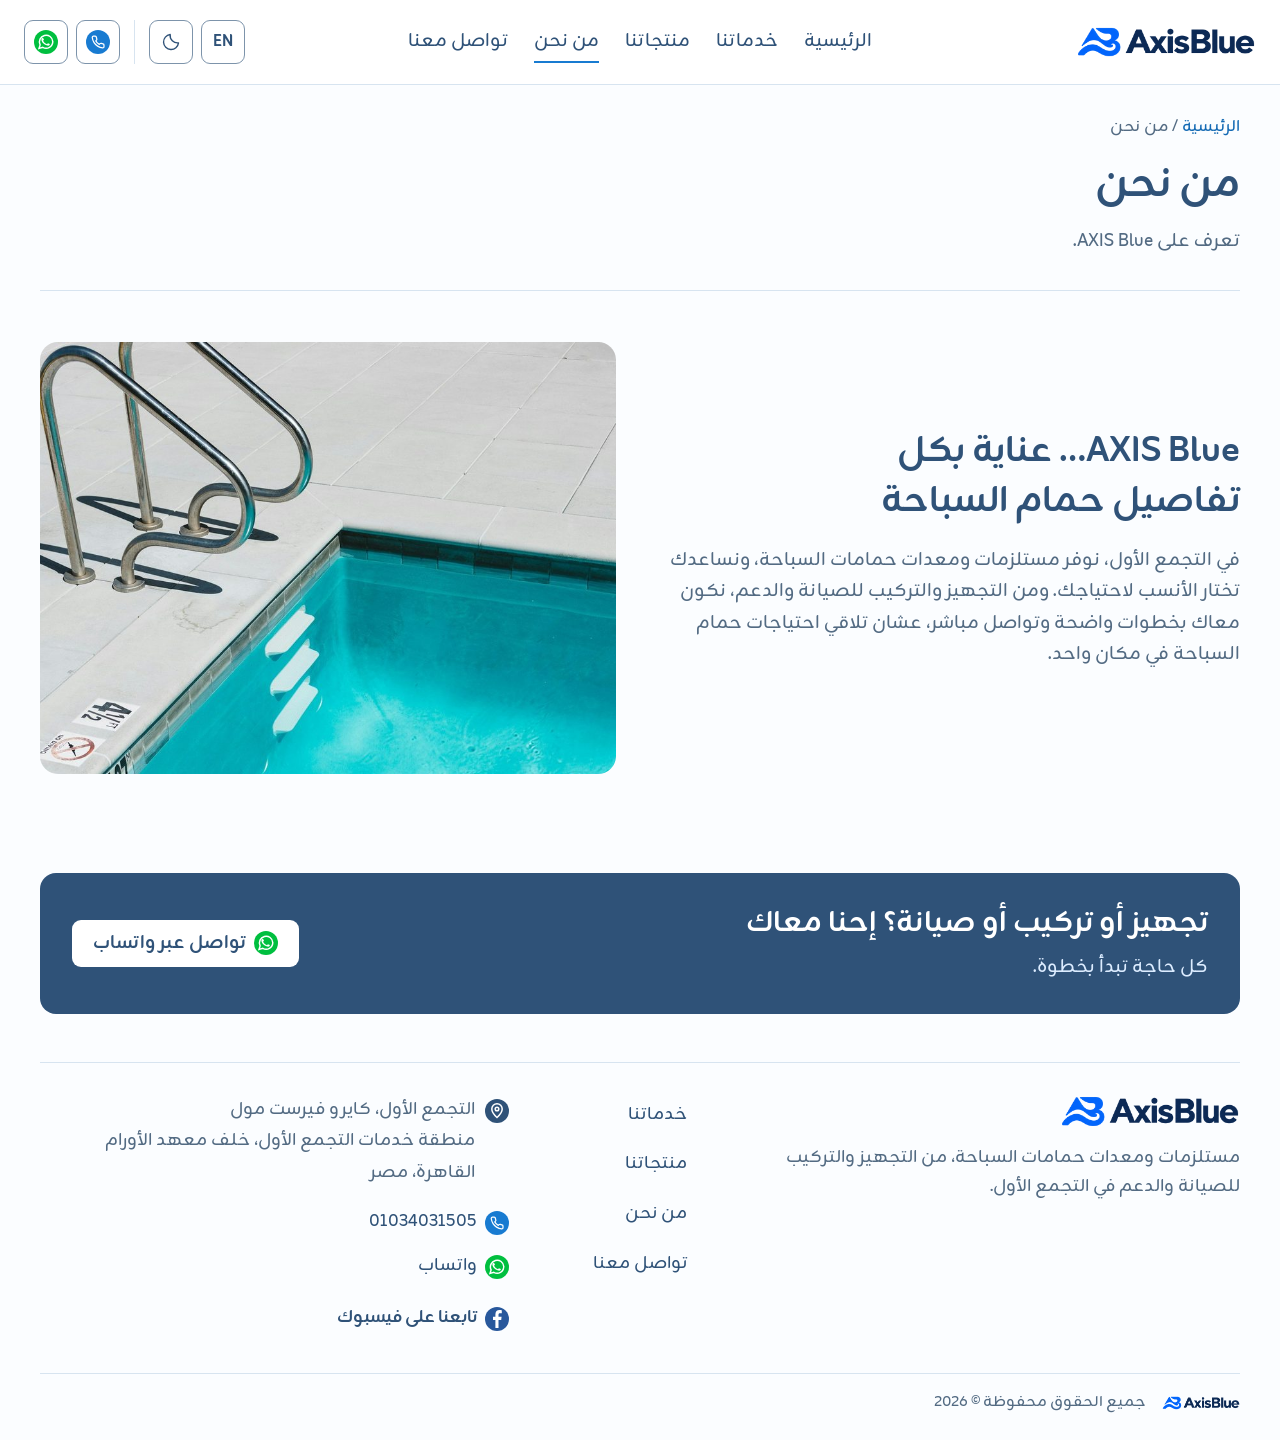
==== about.html @ 211f7b25 "update" ====
<!doctype html>
<html lang="ar" dir="rtl">
<head>
 <meta charset="utf-8"><meta name="viewport" content="width=device-width,initial-scale=1">
 <meta name="theme-color" content="#2F5278"><title>AXIS Blue | من نحن</title>
 <meta name="description" content="تعرف على AXIS Blue لمستلزمات ومعدات حمامات السباحة في التجمع الأول، وخدمات التجهيز والتركيب والصيانة والدعم.">
 <link rel="canonical" href="https://axisblue.vercel.app/about.html">
 <meta property="og:title" content="AXIS Blue | من نحن"><meta property="og:description" content="تعرف على AXIS Blue لمستلزمات ومعدات حمامات السباحة في التجمع الأول، وخدمات التجهيز والتركيب والصيانة والدعم."><meta property="og:type" content="website"><meta property="og:site_name" content="AXIS Blue"><meta property="og:locale" content="ar_EG"><meta property="og:locale:alternate" content="en_GB"><meta property="og:url" content="https://axisblue.vercel.app/about.html"><meta property="og:image" content="https://axisblue.vercel.app/assets/og-axis-blue.png"><meta property="og:image:secure_url" content="https://axisblue.vercel.app/assets/og-axis-blue.png"><meta property="og:image:type" content="image/png"><meta property="og:image:width" content="1200"><meta property="og:image:height" content="630"><meta property="og:image:alt" content="AXIS Blue — تجهيز وتركيب وصيانة ودعم حمامات السباحة">
 <meta name="twitter:card" content="summary_large_image"><meta name="twitter:title" content="AXIS Blue | من نحن"><meta name="twitter:description" content="تعرف على AXIS Blue لمستلزمات ومعدات حمامات السباحة في التجمع الأول، وخدمات التجهيز والتركيب والصيانة والدعم."><meta name="twitter:image" content="https://axisblue.vercel.app/assets/og-axis-blue.png"><meta name="twitter:image:alt" content="AXIS Blue — تجهيز وتركيب وصيانة ودعم حمامات السباحة">
 <link rel="alternate" hreflang="ar" href="https://axisblue.vercel.app/about.html"><link rel="alternate" hreflang="en" href="https://axisblue.vercel.app/en-about.html"><link rel="alternate" hreflang="x-default" href="https://axisblue.vercel.app/about.html"><link rel="icon" href="assets/favicon.png" type="image/png"><link rel="preload" href="assets/fonts/Zain-Regular.ttf" as="font" type="font/ttf" crossorigin><link rel="stylesheet" href="styles.css">
 <script src="preferences.js"></script><script src="script.js" defer></script>
</head>
<body>
 <a class="skip-link" href="#main">انتقل إلى المحتوى</a>
 <header class="site-header"><div class="container header-inner">
  <a class="brand" href="index.html" aria-label="AXIS Blue — الرئيسية"><picture><img class="logo-light" src="assets/logo-web.png" alt="شعار AXIS Blue لمستلزمات حمامات السباحة" width="1204" height="220"><img class="logo-dark" src="assets/logo-dark-web.png" alt="شعار AXIS Blue لمستلزمات حمامات السباحة" width="1204" height="220"></picture></a>
  <button class="menu-toggle" type="button" aria-label="القائمة" aria-controls="navigation" aria-expanded="false"><svg class="icon-menu" viewBox="0 0 24 24" fill="none" stroke="currentColor" stroke-width="1.65" stroke-linecap="round" stroke-linejoin="round" aria-hidden="true"><path d="M4 6h16M4 12h16M4 18h16"/></svg></button>
  <nav id="navigation" aria-label="التنقل الرئيسي"><a href="index.html" >الرئيسية</a><a href="services.html" >خدماتنا</a><a href="products.html" >منتجاتنا</a><a href="about.html" aria-current="page">من نحن</a><a href="contact.html" >تواصل معنا</a><div class="nav-contact"><div class="contact-links"><a href="tel:+201034031505"><svg class="contact-icon icon-phone" viewBox="0 0 24 24" aria-hidden="true" focusable="false"><circle cx="12" cy="12" r="12" fill="#187bd1"/><g transform="translate(5 5) scale(.59)" fill="none" stroke="#fff" stroke-width="2.1" stroke-linecap="round" stroke-linejoin="round"><path d="M22 16.92v3a2 2 0 0 1-2.18 2 19.79 19.79 0 0 1-8.63-3.07 19.5 19.5 0 0 1-6-6A19.79 19.79 0 0 1 2.12 4.2 2 2 0 0 1 4.11 2h3a2 2 0 0 1 2 1.72c.12.96.36 1.9.7 2.8a2 2 0 0 1-.45 2.11L8.09 9.9a16 16 0 0 0 6 6l1.27-1.27a2 2 0 0 1 2.11-.45c.9.34 1.84.58 2.8.7A2 2 0 0 1 22 16.92Z"/></g></svg><bdi>01034031505</bdi></a><a class="whatsapp" href="https://wa.me/201034031505?text=%D9%85%D8%B1%D8%AD%D8%A8%D8%A7%D9%8B%20AXIS%20Blue%D8%8C%20%D8%A3%D9%88%D8%AF%20%D8%A7%D9%84%D8%A7%D8%B3%D8%AA%D9%81%D8%B3%D8%A7%D8%B1%20%D8%B9%D9%86%20%D8%A7%D9%84%D9%85%D9%86%D8%AA%D8%AC%D8%A7%D8%AA%20%D9%88%D8%A7%D9%84%D8%AE%D8%AF%D9%85%D8%A7%D8%AA." target="_blank" rel="noopener noreferrer"><svg class="contact-icon icon-whatsapp" viewBox="0 0 24 24" aria-hidden="true" focusable="false"><circle cx="12" cy="12" r="12" fill="#00bf3f"/><path d="M18.8 11.6a6.7 6.7 0 0 1-10 5.8L5 18.5l1.1-3.6a6.7 6.7 0 1 1 12.7-3.3Z" fill="none" stroke="#fff" stroke-width="1.45"/><path d="m9 7.8 1 2-1 1a6.7 6.7 0 0 0 4 3.4l.9-1 2 .9c-.3 1.4-1.2 1.9-2.7 1.5-3.5-1-5.8-3.5-5.8-6 0-.9.6-1.6 1.6-1.8Z" fill="#fff"/></svg><span>واتساب</span></a></div></div></nav>
  <div class="header-tools" dir="ltr"><div class="header-contact"><a class="icon-button whatsapp" href="https://wa.me/201034031505?text=%D9%85%D8%B1%D8%AD%D8%A8%D8%A7%D9%8B%20AXIS%20Blue%D8%8C%20%D8%A3%D9%88%D8%AF%20%D8%A7%D9%84%D8%A7%D8%B3%D8%AA%D9%81%D8%B3%D8%A7%D8%B1%20%D8%B9%D9%86%20%D8%A7%D9%84%D9%85%D9%86%D8%AA%D8%AC%D8%A7%D8%AA%20%D9%88%D8%A7%D9%84%D8%AE%D8%AF%D9%85%D8%A7%D8%AA." target="_blank" rel="noopener noreferrer" aria-label="تواصل عبر واتساب"><svg class="contact-icon icon-whatsapp" viewBox="0 0 24 24" aria-hidden="true" focusable="false"><circle cx="12" cy="12" r="12" fill="#00bf3f"/><path d="M18.8 11.6a6.7 6.7 0 0 1-10 5.8L5 18.5l1.1-3.6a6.7 6.7 0 1 1 12.7-3.3Z" fill="none" stroke="#fff" stroke-width="1.45"/><path d="m9 7.8 1 2-1 1a6.7 6.7 0 0 0 4 3.4l.9-1 2 .9c-.3 1.4-1.2 1.9-2.7 1.5-3.5-1-5.8-3.5-5.8-6 0-.9.6-1.6 1.6-1.8Z" fill="#fff"/></svg></a><a class="icon-button" href="tel:+201034031505" aria-label="اتصل بنا"><svg class="contact-icon icon-phone" viewBox="0 0 24 24" aria-hidden="true" focusable="false"><circle cx="12" cy="12" r="12" fill="#187bd1"/><g transform="translate(5 5) scale(.59)" fill="none" stroke="#fff" stroke-width="2.1" stroke-linecap="round" stroke-linejoin="round"><path d="M22 16.92v3a2 2 0 0 1-2.18 2 19.79 19.79 0 0 1-8.63-3.07 19.5 19.5 0 0 1-6-6A19.79 19.79 0 0 1 2.12 4.2 2 2 0 0 1 4.11 2h3a2 2 0 0 1 2 1.72c.12.96.36 1.9.7 2.8a2 2 0 0 1-.45 2.11L8.09 9.9a16 16 0 0 0 6 6l1.27-1.27a2 2 0 0 1 2.11-.45c.9.34 1.84.58 2.8.7A2 2 0 0 1 22 16.92Z"/></g></svg></a></div><div class="preferences"><button class="preference-button theme-toggle" aria-label="تفعيل الوضع الداكن" data-dark-label="تفعيل الوضع الداكن" data-light-label="تفعيل الوضع الفاتح" type="button"><span class="theme-to-light"><svg class="icon-sun" viewBox="0 0 24 24" fill="none" stroke="currentColor" stroke-width="1.65" stroke-linecap="round" stroke-linejoin="round" aria-hidden="true"><circle cx="12" cy="12" r="4"/><path d="M12 1v2m0 18v2M1 12h2m18 0h2M4 4l2 2m12 12 2 2M4 20l2-2M18 6l2-2"/></svg></span><span class="theme-to-dark"><svg class="icon-moon" viewBox="0 0 24 24" fill="none" stroke="currentColor" stroke-width="1.65" stroke-linecap="round" stroke-linejoin="round" aria-hidden="true"><path d="M21 13A9 9 0 0 1 11 3 9 9 0 1 0 21 13Z"/></svg></span></button><button class="preference-button language-toggle" aria-label="Switch to English" title="Switch to English" data-alternate="en-about.html" type="button"><span lang="en">EN</span></button></div></div>
 </div></header>
 <main id="main"><section class="page-intro container"><p class="breadcrumb"><a href="index.html">الرئيسية</a> / من نحن</p><h1>من نحن</h1><p>تعرف على AXIS Blue.</p></section><section class="container about-layout section"><div><h2>AXIS Blue… عناية بكل تفاصيل حمام السباحة</h2><p>في التجمع الأول، نوفر مستلزمات ومعدات حمامات السباحة، ونساعدك تختار الأنسب لاحتياجك. ومن التجهيز والتركيب للصيانة والدعم، نكون معاك بخطوات واضحة وتواصل مباشر، عشان تلاقي احتياجات حمام السباحة في مكان واحد.</p></div><figure class="about-image"><img src="assets/pool-wide.jpg" srcset="assets/pool-wide-1100.jpg 1100w, assets/pool-wide.jpg 1800w" sizes="(max-width: 800px) 100vw, 50vw" alt="سلم من الاستانلس بجانب مياه حمام سباحة صافية في ضوء النهار" width="1800" height="1100" loading="lazy"></figure></section><section id="contact" class="contact-band container"><div><h2>تجهيز أو تركيب أو صيانة؟ إحنا معاك</h2><p>كل حاجة تبدأ بخطوة.</p></div><a class="button whatsapp light" href="https://wa.me/201034031505?text=%D9%85%D8%B1%D8%AD%D8%A8%D8%A7%D9%8B%20AXIS%20Blue%D8%8C%20%D8%A3%D9%88%D8%AF%20%D8%A7%D9%84%D8%A7%D8%B3%D8%AA%D9%81%D8%B3%D8%A7%D8%B1%20%D8%B9%D9%86%20%D8%AA%D8%AC%D9%87%D9%8A%D8%B2%20%D9%88%D8%AA%D8%B1%D9%83%D9%8A%D8%A8%20%D9%88%D8%B5%D9%8A%D8%A7%D9%86%D8%A9%20%D9%85%D8%B9%D8%AF%D8%A7%D8%AA%20%D8%AD%D9%85%D8%A7%D9%85%D8%A7%D8%AA%20%D8%A7%D9%84%D8%B3%D8%A8%D8%A7%D8%AD%D8%A9." target="_blank" rel="noopener noreferrer"><svg class="contact-icon icon-whatsapp" viewBox="0 0 24 24" aria-hidden="true" focusable="false"><circle cx="12" cy="12" r="12" fill="#00bf3f"/><path d="M18.8 11.6a6.7 6.7 0 0 1-10 5.8L5 18.5l1.1-3.6a6.7 6.7 0 1 1 12.7-3.3Z" fill="none" stroke="#fff" stroke-width="1.45"/><path d="m9 7.8 1 2-1 1a6.7 6.7 0 0 0 4 3.4l.9-1 2 .9c-.3 1.4-1.2 1.9-2.7 1.5-3.5-1-5.8-3.5-5.8-6 0-.9.6-1.6 1.6-1.8Z" fill="#fff"/></svg>تواصل عبر واتساب</a></section></main>
 <footer class="site-footer container"><div class="footer-identity"><a class="footer-brand" href="index.html"><picture><img class="logo-light" src="assets/logo-web.png" alt="شعار AXIS Blue لمستلزمات حمامات السباحة" width="1204" height="220"><img class="logo-dark" src="assets/logo-dark-web.png" alt="شعار AXIS Blue لمستلزمات حمامات السباحة" width="1204" height="220"></picture></a><p>مستلزمات ومعدات حمامات السباحة، من التجهيز والتركيب للصيانة والدعم في التجمع الأول.</p></div><nav aria-label="روابط الصفحات"><a href="services.html">خدماتنا</a><a href="products.html">منتجاتنا</a><a href="about.html">من نحن</a><a href="contact.html">تواصل معنا</a></nav><div class="footer-contact"><p class="footer-address"><svg class="contact-icon icon-location" viewBox="0 0 24 24" aria-hidden="true" focusable="false"><circle cx="12" cy="12" r="12" fill="#2f5278"/><path d="M17.2 10c0 3.7-5.2 8.5-5.2 8.5S6.8 13.7 6.8 10a5.2 5.2 0 1 1 10.4 0Z" fill="none" stroke="#fff" stroke-width="1.5"/><circle cx="12" cy="10" r="1.8" fill="none" stroke="#fff" stroke-width="1.5"/></svg><span>التجمع الأول، كايرو فيرست مول<br>منطقة خدمات التجمع الأول، خلف معهد الأورام<br>القاهرة، مصر</span></p><div class="contact-links"><a href="tel:+201034031505"><svg class="contact-icon icon-phone" viewBox="0 0 24 24" aria-hidden="true" focusable="false"><circle cx="12" cy="12" r="12" fill="#187bd1"/><g transform="translate(5 5) scale(.59)" fill="none" stroke="#fff" stroke-width="2.1" stroke-linecap="round" stroke-linejoin="round"><path d="M22 16.92v3a2 2 0 0 1-2.18 2 19.79 19.79 0 0 1-8.63-3.07 19.5 19.5 0 0 1-6-6A19.79 19.79 0 0 1 2.12 4.2 2 2 0 0 1 4.11 2h3a2 2 0 0 1 2 1.72c.12.96.36 1.9.7 2.8a2 2 0 0 1-.45 2.11L8.09 9.9a16 16 0 0 0 6 6l1.27-1.27a2 2 0 0 1 2.11-.45c.9.34 1.84.58 2.8.7A2 2 0 0 1 22 16.92Z"/></g></svg><bdi>01034031505</bdi></a><a class="whatsapp" href="https://wa.me/201034031505?text=%D9%85%D8%B1%D8%AD%D8%A8%D8%A7%D9%8B%20AXIS%20Blue%D8%8C%20%D8%A3%D9%88%D8%AF%20%D8%A7%D9%84%D8%A7%D8%B3%D8%AA%D9%81%D8%B3%D8%A7%D8%B1%20%D8%B9%D9%86%20%D8%A7%D9%84%D9%85%D9%86%D8%AA%D8%AC%D8%A7%D8%AA%20%D9%88%D8%A7%D9%84%D8%AE%D8%AF%D9%85%D8%A7%D8%AA." target="_blank" rel="noopener noreferrer"><svg class="contact-icon icon-whatsapp" viewBox="0 0 24 24" aria-hidden="true" focusable="false"><circle cx="12" cy="12" r="12" fill="#00bf3f"/><path d="M18.8 11.6a6.7 6.7 0 0 1-10 5.8L5 18.5l1.1-3.6a6.7 6.7 0 1 1 12.7-3.3Z" fill="none" stroke="#fff" stroke-width="1.45"/><path d="m9 7.8 1 2-1 1a6.7 6.7 0 0 0 4 3.4l.9-1 2 .9c-.3 1.4-1.2 1.9-2.7 1.5-3.5-1-5.8-3.5-5.8-6 0-.9.6-1.6 1.6-1.8Z" fill="#fff"/></svg><span>واتساب</span></a></div><a class="social-link facebook" href="https://web.facebook.com/profile.php?id=61584932767330" target="_blank" rel="noopener noreferrer"><svg class="contact-icon icon-facebook" viewBox="0 0 24 24" aria-hidden="true" focusable="false"><circle cx="12" cy="12" r="12" fill="#28589c"/><path d="M13.5 21v-8h2.7l.4-3.2h-3.1V7.7c0-.9.3-1.5 1.6-1.5h1.7V3.3c-.8-.1-1.6-.2-2.4-.2-2.4 0-4 1.5-4 4.2v2.5H8V13h2.4v8Z" fill="#fff"/></svg><span>تابعنا على فيسبوك</span></a></div><div class="copyright"><span class="copyright-brand"><picture><img class="logo-light" src="assets/logo-web.png" alt="شعار AXIS Blue لمستلزمات حمامات السباحة" width="1204" height="220"><img class="logo-dark" src="assets/logo-dark-web.png" alt="شعار AXIS Blue لمستلزمات حمامات السباحة" width="1204" height="220"></picture></span><p>جميع الحقوق محفوظة © 2026</p></div></footer>

</body></html>
---- styles.css ----
@font-face{font-family:Zain;src:url('assets/fonts/Zain-Regular.ttf') format('truetype');font-weight:400;font-style:normal;font-display:swap}
@font-face{font-family:Zain;src:url('assets/fonts/Zain-Bold.ttf') format('truetype');font-weight:700;font-style:normal;font-display:swap}
@font-face{font-family:Zain;src:url('assets/fonts/Zain-ExtraBold.ttf') format('truetype');font-weight:800;font-style:normal;font-display:swap}

:root{
 --blue:#187BD1;--navy:#2F5278;--bg:#fbfdff;--panel:#fff;--tint:#edf5fc;
 --ink:#2F5278;--muted:#536b83;--line:#d7e4f0;--control-line:#7d94ab;--white:#fff;--green:#25d366;
 --hover:#e4f1ff;--link:#146ab4;--radius:16px;--section-space:clamp(32px,4vw,52px);
 --body-size:clamp(17px,calc(16.5px + .12vw),18px);--secondary-size:clamp(15px,calc(14.5px + .12vw),16px);
 color-scheme:light;
}
:root[data-theme="dark"]{
 --bg:#101d2d;--panel:#18293d;--tint:#1b3048;--ink:#edf5ff;--muted:#b6c8dd;
 --line:#324960;--control-line:#6d86a0;--hover:#254362;--link:#9ed1ff;color-scheme:dark;
}
*{box-sizing:border-box}
[hidden]{display:none!important}
html{scroll-behavior:smooth;scroll-padding-top:24px}
body{margin:0;background:var(--bg);color:var(--ink);font-family:Zain,Tahoma,sans-serif;font-size:var(--body-size);line-height:1.75}
html[lang="en"] body{line-height:1.6}
a{color:inherit;text-decoration:none}
button,input,select{font:inherit}
button,a,input,select{-webkit-tap-highlight-color:transparent}
button{cursor:pointer}
img{display:block;max-width:100%;height:auto}
svg{width:22px;height:22px;flex-shrink:0}
figure,h1,h2,h3,p{margin:0}
h1,h2,h3{font-weight:700;text-wrap:balance}
h1{font-size:clamp(32px,calc(27px + 1.2vw),44px);line-height:1.35}
h2{font-size:clamp(27px,calc(23px + 1vw),36px);line-height:1.4}
h3{font-size:clamp(21px,calc(19px + .3vw),23px);line-height:1.45}
html[lang="en"] :is(h1,h2,h3){line-height:1.25}
p{color:var(--muted)}
.container{width:min(1200px,calc(100% - 64px));margin-inline:auto}

/* One row of primary navigation; narrow screens reveal links and contact shortcuts below it. */
.site-header{background:var(--panel);border-bottom:1px solid var(--line)}
.header-inner{display:grid;width:min(1320px,calc(100% - 48px));grid-template-columns:minmax(0,1fr) auto minmax(0,1fr);align-items:center;gap:24px;min-height:84px}
.brand{justify-self:start}
.header-tools{justify-self:end}
.brand{width:180px;flex-shrink:0}
.brand picture,.footer-brand picture{display:block}
.brand img,.footer-brand img{width:100%;height:auto}
:root:not([data-theme="dark"]) .logo-dark,:root[data-theme="dark"] .logo-light{display:none}
.header-inner nav{display:flex;gap:2px;align-items:center;justify-content:center;min-width:0}
.header-inner nav>a{position:relative;display:block;padding:10px 12px;border-radius:8px;font-size:18px;white-space:nowrap;transition:background .18s,color .18s}
.header-inner nav>a::after{content:"";position:absolute;inset-inline:12px;bottom:5px;height:2px;background:var(--blue);transform:scaleX(0);transition:transform .18s}
.header-inner nav>a:hover,.header-inner nav>a:focus-visible,.header-inner nav>a[aria-current]{background:var(--hover);color:var(--link)}
.header-inner nav>a:hover::after,.header-inner nav>a[aria-current]::after{transform:scaleX(1)}
.header-tools,.preferences,.header-contact{display:flex;align-items:center;gap:8px}
.header-tools{gap:14px}
.header-contact{padding-inline-start:14px;border-inline-start:1px solid var(--line)}
.preference-button,.icon-button,.menu-toggle{display:grid;place-items:center;width:44px;height:44px;padding:0;flex-shrink:0;border:1px solid var(--control-line);border-radius:9px;color:var(--ink);background:var(--panel);transition:background .18s,color .18s,border-color .18s}
.preference-button{font-size:17px;font-weight:700;line-height:1}
.preference-button span{display:grid;place-items:center}
.preference-button svg,.icon-button svg,.menu-toggle svg{width:20px;height:20px}
.preference-button:hover,.menu-toggle:hover{border-color:var(--blue);background:var(--hover)}
:root:not([data-theme="dark"]) .theme-to-light,:root[data-theme="dark"] .theme-to-dark{display:none}
.icon-button:hover{color:white;background:#146ab4;border-color:#146ab4}
.menu-toggle,.header-inner .nav-contact{display:none}

.hero{display:grid;grid-template-columns:1fr 1.08fr;gap:48px;align-items:center;padding-block:40px 28px}
.intro-label{font-size:var(--secondary-size);color:var(--link);font-weight:700;margin-bottom:12px}
.hero h1{font-size:clamp(36px,calc(28px + 2vw),56px);font-weight:700;line-height:1.33;margin-bottom:18px}
html[lang="en"] .hero h1{font-size:clamp(34px,calc(27px + 1.8vw),52px);line-height:1.2}
.hero-copy>p:not(.intro-label){font-size:clamp(17px,calc(16px + .25vw),19px);max-width:50ch;line-height:1.8}
html[lang="en"] .hero-copy>p:not(.intro-label){line-height:1.65}
.actions{display:flex;gap:10px;flex-wrap:wrap;margin-top:24px}
.button{display:inline-flex;align-items:center;justify-content:center;gap:8px;min-height:46px;padding:10px 20px;border:1px solid transparent;border-radius:9px;font-size:18px;font-weight:700;line-height:1.4;transition:background .18s,color .18s,border-color .18s,box-shadow .18s}
.button.primary{background:var(--navy);color:white}
[data-theme="dark"] .button.primary{border-color:var(--control-line)}
.button.primary:hover{background:#146ab4}
.button.outline{border-color:var(--control-line);color:var(--ink);background:var(--panel)}
.button.outline:hover{border-color:var(--blue);color:var(--link)}
.button.light{background:white;color:var(--navy)}
.hero-note{display:inline-block;margin-top:22px;padding-top:12px;border-top:1px solid var(--line);font-size:var(--secondary-size);color:var(--muted)}
.hero-note:hover{color:var(--link)}
.hero-image{position:relative;aspect-ratio:4/3;overflow:hidden;border-radius:18px;background:var(--tint)}
.hero-image img{position:absolute;inset:0;width:100%;height:100%;object-fit:cover;object-position:50% 22%}
.section{padding-block:var(--section-space)}
.section-heading{display:flex;justify-content:space-between;align-items:end;gap:24px;margin-bottom:24px}
.section-heading .intro-label{margin-bottom:6px}
.text-link{color:var(--link);font-size:17px;font-weight:700;display:inline-block;text-underline-offset:5px;padding-block:6px}
.text-link:hover{text-decoration:underline}
.category-grid,.product-grid{display:grid;grid-template-columns:repeat(3,minmax(0,1fr));gap:20px}
.home-products{grid-template-columns:repeat(4,minmax(0,1fr))}
.category-card,.product-card{display:block;min-width:0;overflow:hidden;border:1px solid var(--line);border-radius:var(--radius);background:var(--panel);transition:border-color .18s,box-shadow .18s}
.category-card:hover,.product-card:hover{border-color:var(--blue);box-shadow:0 4px 18px #187bd110}
/* White product photographs sit in inset photo wells in either theme; no image filters. */
.category-image,.product-image{background:#fff;border:1px solid #dce5ee;border-radius:10px;margin:12px 12px 0;overflow:hidden;padding:16px;display:grid;place-items:center}
.category-image{height:170px}
.category-image img,.product-image img{height:100%;width:100%;object-fit:contain}
.card-copy{padding:20px}
.card-copy h3{margin-bottom:8px}
.card-copy p{font-size:var(--body-size)}
.product-image{height:210px;padding:22px}
.product-card h3{font-size:21px;line-height:1.5;overflow-wrap:anywhere}
.product-card .product-code{display:block;color:var(--muted);font-size:var(--secondary-size);margin-bottom:8px;overflow-wrap:anywhere}
.product-card .card-copy{padding:18px}
.product-card p{font-size:16px;margin-top:10px}
.service-section{background:var(--tint);padding-block:var(--section-space)}
.service-grid{display:grid;grid-template-columns:repeat(3,minmax(0,1fr));gap:32px}
.service-grid article{border-top:1px solid var(--line);padding-top:22px}
.service-symbol{display:inline-grid;place-items:center;color:var(--link);width:44px;height:44px;background:var(--panel);border-radius:10px;margin-bottom:14px}
.service-symbol svg{width:22px;height:22px}
.service-grid h3{margin-bottom:8px}
.service-grid p{font-size:var(--body-size);max-width:45ch}
.contact-band{margin-block:48px;padding:30px 32px;display:flex;align-items:center;justify-content:space-between;gap:24px;background:var(--navy);color:white;border-radius:var(--radius)}
.contact-band p{color:#dcecff;margin-top:8px;font-size:var(--body-size)}
.contact-band h2{font-size:clamp(26px,calc(23px + .5vw),30px)}
.contact-band .button{flex-shrink:0}
.site-footer{display:grid;grid-template-columns:1fr 1.25fr .75fr;gap:32px;padding-block:32px 24px;border-top:1px solid var(--line);font-size:17px}
.footer-brand{display:block;width:180px;margin-bottom:16px}
.social-link{display:inline-flex;align-items:center;gap:8px;font-weight:700;font-size:17px;min-height:44px;transition:color .18s}
.facebook:hover{color:var(--link)}
.site-footer nav{display:grid;grid-template-columns:1fr 1fr;align-content:start;gap:8px 16px}
.site-footer nav a{padding-block:6px}
.site-footer nav a:hover{color:var(--link);text-decoration:underline;text-underline-offset:4px}
.contact-links{display:flex;flex-wrap:wrap;gap:8px 20px;margin-top:16px}
.contact-links a{display:inline-flex;align-items:center;gap:8px;min-height:44px}
.contact-links a:hover{color:var(--link)}
.contact-links a.whatsapp:hover{color:var(--link)}
.copyright{grid-column:1/-1;border-top:1px solid var(--line);padding-top:16px;font-size:15px}
.page-intro{padding-block:28px 32px;border-bottom:1px solid var(--line)}
.breadcrumb{font-size:var(--secondary-size);margin-bottom:16px}
.breadcrumb a{color:var(--link)}
.page-intro h1{margin-bottom:12px}
.page-intro>p:last-child{max-width:65ch;font-size:var(--body-size)}
.catalog{padding-block:28px 0}
.catalog-note{background:var(--tint);padding:16px 20px;border-inline-start:3px solid var(--blue);font-size:var(--body-size);margin-bottom:24px}
.catalog-all{margin-top:28px;text-align:center}
.catalog-heading{display:flex;align-items:center;justify-content:space-between;gap:20px;margin-block:20px}
.catalog-tools{display:grid;grid-template-columns:1fr 2fr;gap:16px;margin-bottom:24px}
.catalog-tools label{display:flex;flex-direction:column;gap:6px;font-size:17px}
input,select{width:100%;min-width:0;border:1px solid var(--control-line);border-radius:9px;background:var(--panel);color:var(--ink);min-height:46px;padding:8px 12px}
input::placeholder{color:var(--muted);opacity:1}
.pagination{display:flex;justify-content:center;gap:8px;flex-wrap:wrap;margin-block:28px}
.pagination button{width:44px;height:44px;border:1px solid var(--control-line);background:var(--panel);color:var(--ink);border-radius:9px}
.pagination button[aria-current]{background:var(--navy);color:#fff}
.pagination button:hover{border-color:var(--blue);background:var(--hover);color:var(--ink)}
.service-inquiry{margin-top:32px;padding-top:24px;border-top:1px solid var(--line);display:flex;justify-content:space-between;align-items:center;gap:24px}
.about-layout{display:grid;grid-template-columns:1fr 1fr;gap:48px;align-items:center}
.about-layout p{margin-block:18px;font-size:var(--body-size);max-width:65ch}
.about-image img{width:100%;height:360px;object-fit:cover;object-position:50% 65%;border-radius:18px}
.contact-layout{display:grid;grid-template-columns:1fr 1fr;gap:48px;padding-bottom:48px}
.contact-details article+article{border-top:1px solid var(--line);padding-top:24px;margin-top:28px}
.contact-details h2{display:flex;align-items:center;gap:10px}
.contact-details h2 svg{color:var(--link);width:24px;height:24px}
.contact-details p{margin-block:12px 18px;font-size:var(--body-size)}
.phone{font-size:clamp(28px,calc(25px + .7vw),35px);display:inline-block;color:var(--ink);margin-top:10px;line-height:1.5}
.phone:hover{color:var(--link)}
.address-card{padding:30px;background:var(--tint);border-radius:var(--radius)}
.address-card p{margin-block:20px;font-size:var(--body-size)}
.small{font-size:var(--secondary-size)!important}
.detail-breadcrumb{margin-bottom:24px;font-size:var(--secondary-size);overflow-wrap:anywhere}
.detail-layout{display:grid;grid-template-columns:1fr 1.1fr;gap:40px;align-items:start}
.detail-image{background:white;padding:28px;border-radius:var(--radius);border:1px solid #dce5ee}
.detail-image img{width:100%;height:360px;object-fit:contain}
.detail-copy{min-width:0}
.detail-copy h1{font-size:clamp(27px,calc(24px + 1vw),38px);line-height:1.4;margin-block:12px 18px;overflow-wrap:anywhere}
.detail-copy>p{font-size:var(--body-size);margin-bottom:18px}
.detail-copy dl{margin-block:20px;border-top:1px solid var(--line)}
.detail-copy dl div{display:grid;grid-template-columns:minmax(80px,100px) minmax(0,1fr);gap:16px;padding-block:12px;border-bottom:1px solid var(--line)}
.detail-copy dt{color:var(--muted)}
.detail-copy dd{margin:0;overflow-wrap:anywhere}
.detail-copy .catalog-note{font-size:16px;margin-block:20px}
.skip-link{position:fixed;top:-100px;inset-inline-start:16px;z-index:20;background:var(--panel);padding:12px}
.skip-link:focus{top:12px}
:focus-visible{outline:3px solid var(--blue);outline-offset:4px}
[data-theme="dark"] :focus-visible{outline-color:#9ed1ff}
@media(max-width:1150px){
 .header-inner{gap:16px}.brand{width:170px}.header-inner nav>a{padding-inline:10px;font-size:17px}.header-tools{gap:10px}.header-contact{padding-inline-start:10px}
 .hero{gap:32px}.home-products{grid-template-columns:repeat(2,minmax(0,1fr))}
}
@media(max-width:1000px){
 .header-inner{grid-template-columns:auto 1fr 44px;min-height:76px;padding-block:12px;gap:8px 16px}
 .brand{grid-column:1;grid-row:1;width:160px}.header-tools{grid-column:2;grid-row:1;justify-self:end}
 .menu-toggle{display:grid;grid-column:3;grid-row:1}
 .header-inner nav{grid-column:1/-1;grid-row:2;flex-direction:column;align-items:stretch;gap:4px;padding-top:8px}
 .js .header-inner nav{display:none}.js .header-inner nav.is-open{display:flex}
 .header-inner nav>a{padding:10px 12px;font-size:18px}
 .header-inner .nav-contact{display:none}
 .nav-contact .contact-links{margin:0;gap:16px}.nav-contact a{padding:4px 12px}
 .category-grid,.product-grid{grid-template-columns:repeat(2,minmax(0,1fr))}
 .service-grid{gap:24px}.site-footer{grid-template-columns:1fr 1fr}
 .site-footer nav{grid-column:1/-1;display:flex;flex-wrap:wrap;gap:8px 24px}
}
@media(max-width:800px){
 .hero{grid-template-columns:1fr;gap:24px;padding-block:28px 20px}
 .hero-copy>p:not(.intro-label){max-width:65ch}.hero-image{aspect-ratio:16/9;max-height:380px;object-position:50% 24%}
 .about-layout,.contact-layout,.detail-layout{grid-template-columns:1fr;gap:28px}
 .about-image img{height:320px}.detail-image img{height:300px}
 .service-inquiry{align-items:start;flex-direction:column}
 .contact-band{align-items:start;flex-direction:column}
}
@media(max-width:600px){
 .container{width:calc(100% - 32px)}
 .header-inner{width:calc(100% - 32px);grid-template-columns:1fr 44px;min-height:72px;padding-block:12px;gap:12px}
 .header-tools{grid-column:1/-1;grid-row:2;justify-self:end}
 .menu-toggle{grid-column:2;justify-self:end}
 .header-inner nav{grid-row:3}
 .brand{width:140px}.preferences{gap:8px}
 .hero-image{aspect-ratio:16/10;object-position:50% 20%}
 .hero .button{font-size:17px;padding-inline:14px}
 .hero-note{margin-top:18px}
 .section-heading{align-items:start;flex-direction:column;gap:8px;margin-bottom:20px}
 .category-grid,.product-grid,.home-products{grid-template-columns:1fr;gap:14px}
 .category-card{display:grid;grid-template-columns:108px minmax(0,1fr);align-items:center}
 .category-image{height:116px;padding:8px;margin:12px;margin-inline-end:0}
 .category-card .card-copy{padding:16px}
 .category-card h3{font-size:21px}.category-card p{font-size:17px}
 .product-image{height:210px}
 .service-grid{grid-template-columns:1fr;gap:24px}.service-grid p{max-width:none}
 .service-grid article{padding-top:20px}.service-symbol{margin-bottom:10px}
 .contact-band{margin-block:32px;padding:24px;gap:20px}
 .site-footer{grid-template-columns:1fr;gap:24px;padding-bottom:88px}
 .site-footer nav{grid-column:auto;gap:8px 20px}.copyright{grid-column:auto}
 .footer-brand{width:160px}
 .page-intro{padding-block:22px 26px}
 .address-card{padding:24px}.contact-layout{padding-bottom:32px}
 .catalog-note{padding:14px 16px}.catalog-tools{grid-template-columns:1fr}
 .catalog-heading{align-items:start;flex-direction:column;gap:6px}
 .detail-image{padding:20px}.detail-image img{height:260px}
}
@media(prefers-reduced-motion:reduce){html{scroll-behavior:auto}*,*::before,*::after{transition:none!important}}

/* Approved content update: immersive hero, independent services and a single content CTA. */
.icon-whatsapp{color:var(--green)}
a.whatsapp{border-radius:9px;transition:background .18s,color .18s,border-color .18s,box-shadow .18s}
a.whatsapp:hover,a.whatsapp:focus-visible{background:var(--hover);color:var(--ink);border-color:var(--blue);box-shadow:0 0 0 3px #187bd11a}
.header-inner nav>a:hover,.header-inner nav>a:focus-visible,.header-inner nav>a[aria-current]{background:transparent;color:inherit}
.header-contact{padding-inline:0 14px;border-inline-start:0;border-inline-end:1px solid var(--line)}
.hero{position:relative;isolation:isolate;display:grid;grid-template-columns:1fr;gap:0;min-height:580px;padding:0;background:#102a44;color:#fff;overflow:hidden}
.hero-image{position:absolute;inset:0;z-index:-2;aspect-ratio:auto;max-height:none;border-radius:0;background:#102a44}
.hero-image img{width:100%;height:100%;object-fit:cover;object-position:50% 62%}
.hero::after{content:"";position:absolute;inset:0;z-index:-1;background:linear-gradient(270deg,rgba(10,34,57,.91) 0%,rgba(10,34,57,.79) 36%,rgba(10,34,57,.08) 78%)}
.hero-content{display:flex;direction:rtl;align-items:center;min-height:inherit}
.hero-copy{width:50%;max-width:570px;direction:rtl;padding-block:68px}
.hero h1{color:#fff;font-size:clamp(36px,calc(28px + 2vw),54px);margin-bottom:20px;line-height:1.4}
html[lang="en"] .hero-copy{direction:ltr;text-align:left}
html[lang="en"] .hero h1{font-size:clamp(34px,calc(27px + 1.8vw),50px);line-height:1.22}
.hero-copy>p{color:#e5eff9;font-size:clamp(17px,calc(16px + .25vw),19px);max-width:50ch;line-height:1.8}
.hero .actions{margin-top:26px}
.hero .button.primary{background:#146ab4;color:#fff;border-color:#a8d4f7}
.hero .button.primary:hover{background:var(--navy)}
.water-reflection{position:absolute;inset:30% 42% 0 0;pointer-events:none;z-index:-1;background:radial-gradient(ellipse at 40% 60%,#d9f6ff40,transparent 65%);opacity:.13;animation:water-light 12s ease-in-out infinite alternate}
@keyframes water-light{from{transform:translate3d(0,0,0);opacity:.08}to{transform:translate3d(8px,-5px,0);opacity:.17}}
.service-section{background:transparent}
.service-grid{gap:20px}
.service-grid article{padding:24px;border:1px solid var(--line);border-radius:var(--radius);background:var(--panel)}
.service-detail{display:grid;grid-template-columns:44px minmax(0,1fr);gap:24px;padding:32px;border:1px solid var(--line);border-radius:var(--radius);background:var(--panel)}
.service-detail+.service-detail{margin-top:20px}
.service-detail h2{font-size:clamp(26px,calc(23px + .5vw),30px);margin-bottom:14px}
.service-detail p{max-width:76ch;line-height:1.9}
.service-detail .service-symbol{margin:0}
#products h2{font-weight:800}
#products{background:var(--tint);box-shadow:0 0 0 100vmax var(--tint);clip-path:inset(0 -100vmax)}
.category-image img,.product-image img{position:relative;top:-6px}
.about-image img{height:auto;aspect-ratio:4/3;object-fit:cover;object-position:36% 55%}
.home-about h2{max-width:25ch}
.contact-band h2{max-width:38ch}
.address-card{align-self:start}
.site-footer{grid-template-columns:minmax(0,1fr) 160px minmax(0,1fr);column-gap:clamp(24px,4vw,64px)}
.site-footer nav{grid-template-columns:1fr;justify-items:start;justify-self:center}
.footer-contact .contact-links{display:flex;flex-direction:column;align-items:start;gap:0;margin-top:12px}
.footer-contact .social-link{display:flex;width:fit-content}
.footer-address{display:flex;align-items:flex-start;gap:10px;line-height:1.85}
.footer-address .contact-icon{margin-top:4px}
.contact-icon{width:24px;height:24px;flex-shrink:0}
.icon-button .contact-icon{width:24px;height:24px}
.address-title{display:flex;align-items:flex-start;gap:10px}
.address-title .contact-icon{margin-top:5px}
.facebook-contact .social-link{font-size:22px;line-height:1.4}
.footer-contact .whatsapp svg{color:#25d366}
.footer-contact .social-link{margin-top:8px}
.copyright{display:flex;align-items:center;justify-content:flex-start;gap:16px;flex-wrap:wrap}
.copyright p{font-size:15px}
.copyright-brand{display:block;width:78px;flex-shrink:0}
.copyright-brand picture{display:block}
.copyright-brand img{width:100%;height:auto}
@media(max-width:1000px){
 .hero-copy{width:56%}
 .site-footer{grid-template-columns:.8fr 1.2fr}
 .footer-identity{grid-column:1/-1}
 .site-footer nav{grid-column:auto;display:flex;flex-direction:column;gap:6px;justify-self:start}
 .header-contact{border:0;padding:0}
}
@media(max-width:800px){
 .site-footer{grid-template-columns:1fr;gap:28px}
 .footer-identity,.site-footer nav{grid-column:auto}
 .hero{min-height:640px;padding:0;gap:0}
 .hero-content{align-items:flex-start}
 .hero-copy{width:100%;max-width:600px;padding-block:40px 230px}
 .hero-image{aspect-ratio:auto;max-height:none}
 .hero-image img{object-position:50% 62%}
 .hero::after{background:linear-gradient(180deg,rgba(10,34,57,.91),rgba(10,34,57,.8) 52%,rgba(10,34,57,.12) 88%)}
 .water-reflection{inset:60% 0 0}
}
@media(max-width:600px){
 .hero-copy{padding-block:36px 230px}
 .hero h1{font-size:clamp(34px,calc(30px + 1.4vw),39px)}
 .hero .button{padding-inline:20px}
 .service-grid article{padding:22px}
 .service-detail{grid-template-columns:1fr;gap:14px;padding:24px}
 .category-card{display:block}
 .category-image{width:96px;height:116px;margin:12px auto 0}
 .category-card .card-copy{padding:16px}
 .site-footer{grid-template-columns:1fr;padding-bottom:28px}
 .footer-identity,.site-footer nav{grid-column:auto}
 .copyright{flex-wrap:nowrap;gap:10px}
 .copyright-brand{width:64px}
 .copyright p{font-size:14px;line-height:1.6}
}
@media(prefers-reduced-motion:reduce){.water-reflection{animation:none;display:none}}

.category-image,.product-image{grid-template-rows:minmax(0,1fr);grid-template-columns:minmax(0,1fr)}
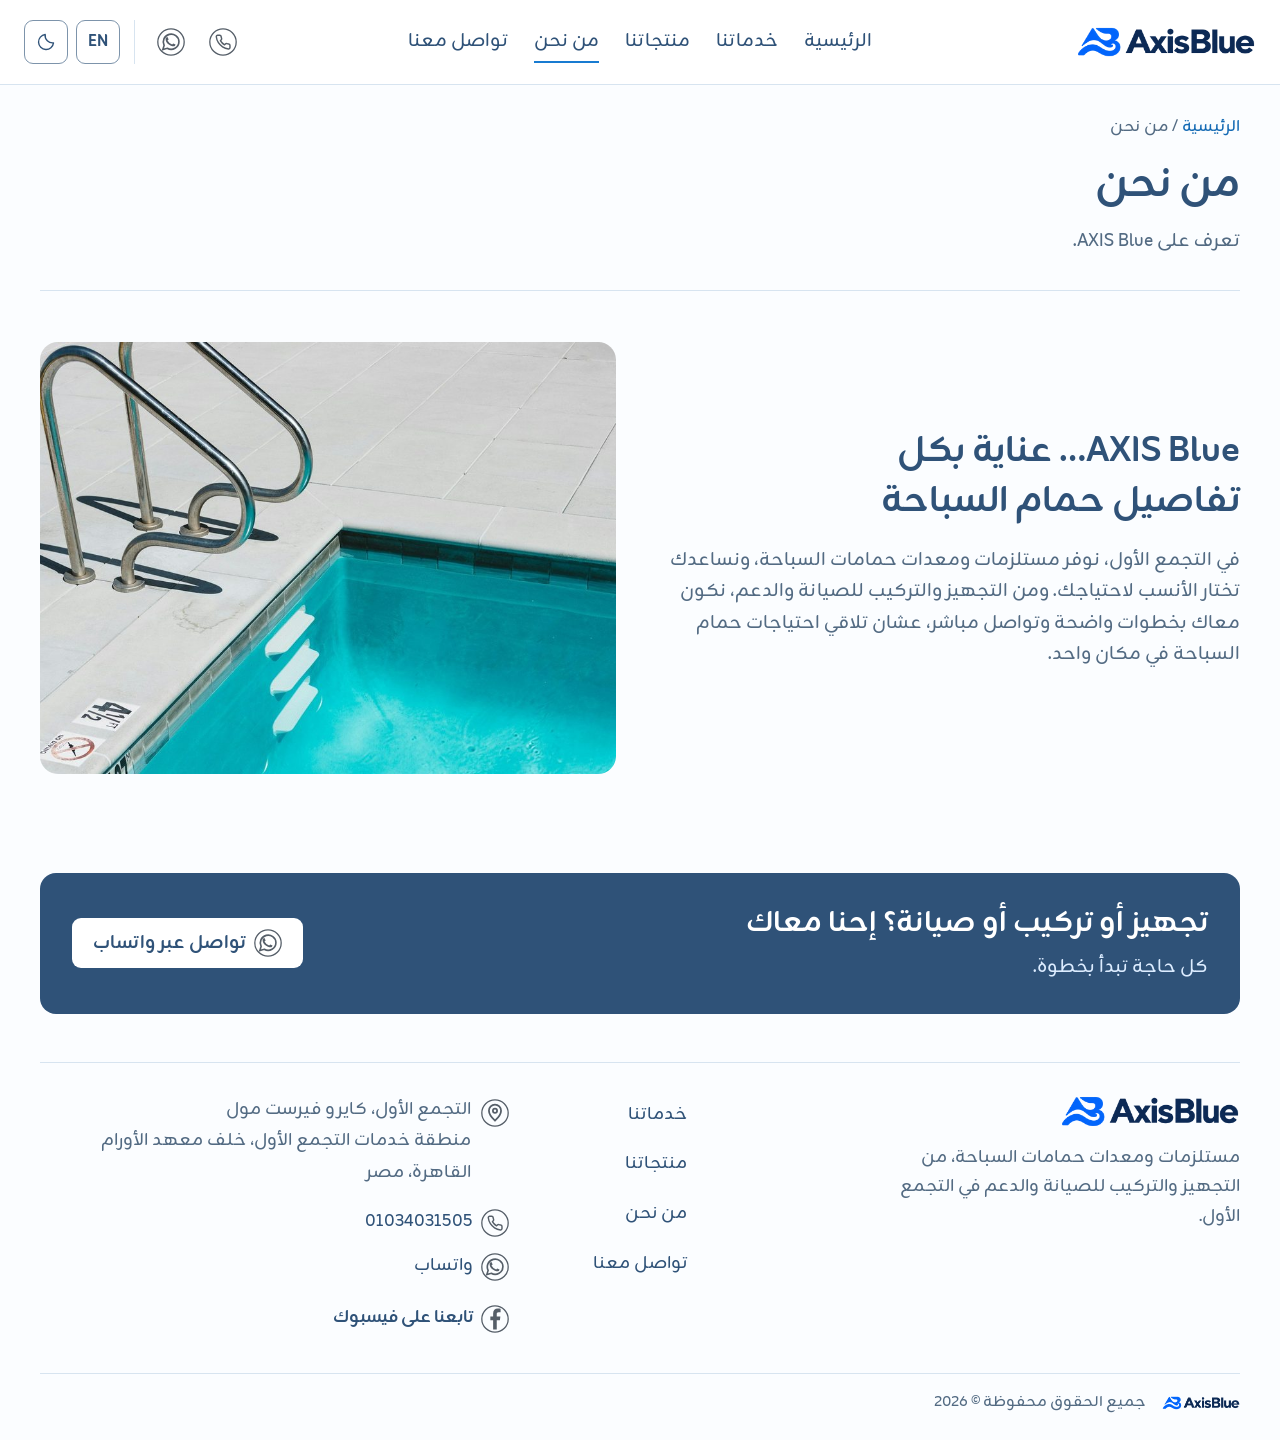
==== commit 3dc716ef: "update" ====
--- a/about.html
+++ b/about.html
@@ -15,10 +15,10 @@
  <header class="site-header"><div class="container header-inner">
   <a class="brand" href="index.html" aria-label="AXIS Blue — الرئيسية"><picture><img class="logo-light" src="assets/logo-web.png" alt="شعار AXIS Blue لمستلزمات حمامات السباحة" width="1204" height="220"><img class="logo-dark" src="assets/logo-dark-web.png" alt="شعار AXIS Blue لمستلزمات حمامات السباحة" width="1204" height="220"></picture></a>
   <button class="menu-toggle" type="button" aria-label="القائمة" aria-controls="navigation" aria-expanded="false"><svg class="icon-menu" viewBox="0 0 24 24" fill="none" stroke="currentColor" stroke-width="1.65" stroke-linecap="round" stroke-linejoin="round" aria-hidden="true"><path d="M4 6h16M4 12h16M4 18h16"/></svg></button>
-  <nav id="navigation" aria-label="التنقل الرئيسي"><a href="index.html" >الرئيسية</a><a href="services.html" >خدماتنا</a><a href="products.html" >منتجاتنا</a><a href="about.html" aria-current="page">من نحن</a><a href="contact.html" >تواصل معنا</a><div class="nav-contact"><div class="contact-links"><a href="tel:+201034031505"><svg class="contact-icon icon-phone" viewBox="0 0 24 24" aria-hidden="true" focusable="false"><circle cx="12" cy="12" r="12" fill="#187bd1"/><g transform="translate(5 5) scale(.59)" fill="none" stroke="#fff" stroke-width="2.1" stroke-linecap="round" stroke-linejoin="round"><path d="M22 16.92v3a2 2 0 0 1-2.18 2 19.79 19.79 0 0 1-8.63-3.07 19.5 19.5 0 0 1-6-6A19.79 19.79 0 0 1 2.12 4.2 2 2 0 0 1 4.11 2h3a2 2 0 0 1 2 1.72c.12.96.36 1.9.7 2.8a2 2 0 0 1-.45 2.11L8.09 9.9a16 16 0 0 0 6 6l1.27-1.27a2 2 0 0 1 2.11-.45c.9.34 1.84.58 2.8.7A2 2 0 0 1 22 16.92Z"/></g></svg><bdi>01034031505</bdi></a><a class="whatsapp" href="https://wa.me/201034031505?text=%D9%85%D8%B1%D8%AD%D8%A8%D8%A7%D9%8B%20AXIS%20Blue%D8%8C%20%D8%A3%D9%88%D8%AF%20%D8%A7%D9%84%D8%A7%D8%B3%D8%AA%D9%81%D8%B3%D8%A7%D8%B1%20%D8%B9%D9%86%20%D8%A7%D9%84%D9%85%D9%86%D8%AA%D8%AC%D8%A7%D8%AA%20%D9%88%D8%A7%D9%84%D8%AE%D8%AF%D9%85%D8%A7%D8%AA." target="_blank" rel="noopener noreferrer"><svg class="contact-icon icon-whatsapp" viewBox="0 0 24 24" aria-hidden="true" focusable="false"><circle cx="12" cy="12" r="12" fill="#00bf3f"/><path d="M18.8 11.6a6.7 6.7 0 0 1-10 5.8L5 18.5l1.1-3.6a6.7 6.7 0 1 1 12.7-3.3Z" fill="none" stroke="#fff" stroke-width="1.45"/><path d="m9 7.8 1 2-1 1a6.7 6.7 0 0 0 4 3.4l.9-1 2 .9c-.3 1.4-1.2 1.9-2.7 1.5-3.5-1-5.8-3.5-5.8-6 0-.9.6-1.6 1.6-1.8Z" fill="#fff"/></svg><span>واتساب</span></a></div></div></nav>
-  <div class="header-tools" dir="ltr"><div class="header-contact"><a class="icon-button whatsapp" href="https://wa.me/201034031505?text=%D9%85%D8%B1%D8%AD%D8%A8%D8%A7%D9%8B%20AXIS%20Blue%D8%8C%20%D8%A3%D9%88%D8%AF%20%D8%A7%D9%84%D8%A7%D8%B3%D8%AA%D9%81%D8%B3%D8%A7%D8%B1%20%D8%B9%D9%86%20%D8%A7%D9%84%D9%85%D9%86%D8%AA%D8%AC%D8%A7%D8%AA%20%D9%88%D8%A7%D9%84%D8%AE%D8%AF%D9%85%D8%A7%D8%AA." target="_blank" rel="noopener noreferrer" aria-label="تواصل عبر واتساب"><svg class="contact-icon icon-whatsapp" viewBox="0 0 24 24" aria-hidden="true" focusable="false"><circle cx="12" cy="12" r="12" fill="#00bf3f"/><path d="M18.8 11.6a6.7 6.7 0 0 1-10 5.8L5 18.5l1.1-3.6a6.7 6.7 0 1 1 12.7-3.3Z" fill="none" stroke="#fff" stroke-width="1.45"/><path d="m9 7.8 1 2-1 1a6.7 6.7 0 0 0 4 3.4l.9-1 2 .9c-.3 1.4-1.2 1.9-2.7 1.5-3.5-1-5.8-3.5-5.8-6 0-.9.6-1.6 1.6-1.8Z" fill="#fff"/></svg></a><a class="icon-button" href="tel:+201034031505" aria-label="اتصل بنا"><svg class="contact-icon icon-phone" viewBox="0 0 24 24" aria-hidden="true" focusable="false"><circle cx="12" cy="12" r="12" fill="#187bd1"/><g transform="translate(5 5) scale(.59)" fill="none" stroke="#fff" stroke-width="2.1" stroke-linecap="round" stroke-linejoin="round"><path d="M22 16.92v3a2 2 0 0 1-2.18 2 19.79 19.79 0 0 1-8.63-3.07 19.5 19.5 0 0 1-6-6A19.79 19.79 0 0 1 2.12 4.2 2 2 0 0 1 4.11 2h3a2 2 0 0 1 2 1.72c.12.96.36 1.9.7 2.8a2 2 0 0 1-.45 2.11L8.09 9.9a16 16 0 0 0 6 6l1.27-1.27a2 2 0 0 1 2.11-.45c.9.34 1.84.58 2.8.7A2 2 0 0 1 22 16.92Z"/></g></svg></a></div><div class="preferences"><button class="preference-button theme-toggle" aria-label="تفعيل الوضع الداكن" data-dark-label="تفعيل الوضع الداكن" data-light-label="تفعيل الوضع الفاتح" type="button"><span class="theme-to-light"><svg class="icon-sun" viewBox="0 0 24 24" fill="none" stroke="currentColor" stroke-width="1.65" stroke-linecap="round" stroke-linejoin="round" aria-hidden="true"><circle cx="12" cy="12" r="4"/><path d="M12 1v2m0 18v2M1 12h2m18 0h2M4 4l2 2m12 12 2 2M4 20l2-2M18 6l2-2"/></svg></span><span class="theme-to-dark"><svg class="icon-moon" viewBox="0 0 24 24" fill="none" stroke="currentColor" stroke-width="1.65" stroke-linecap="round" stroke-linejoin="round" aria-hidden="true"><path d="M21 13A9 9 0 0 1 11 3 9 9 0 1 0 21 13Z"/></svg></span></button><button class="preference-button language-toggle" aria-label="Switch to English" title="Switch to English" data-alternate="en-about.html" type="button"><span lang="en">EN</span></button></div></div>
+  <nav id="navigation" aria-label="التنقل الرئيسي"><a href="index.html" >الرئيسية</a><a href="services.html" >خدماتنا</a><a href="products.html" >منتجاتنا</a><a href="about.html" aria-current="page">من نحن</a><a href="contact.html" >تواصل معنا</a><div class="nav-contact"><div class="contact-links"><a href="tel:+201034031505"><svg class="contact-icon icon-phone" viewBox="0 0 24 24" aria-hidden="true" focusable="false"><circle class="contact-ring" cx="12" cy="12" r="11.3" fill="none" stroke-width="1.1"/><g class="contact-symbol" fill="currentColor"><g transform="translate(5 5) scale(.59)" fill="none" stroke="currentColor" stroke-width="2.1" stroke-linecap="round" stroke-linejoin="round"><path d="M22 16.92v3a2 2 0 0 1-2.18 2 19.79 19.79 0 0 1-8.63-3.07 19.5 19.5 0 0 1-6-6A19.79 19.79 0 0 1 2.12 4.2 2 2 0 0 1 4.11 2h3a2 2 0 0 1 2 1.72c.12.96.36 1.9.7 2.8a2 2 0 0 1-.45 2.11L8.09 9.9a16 16 0 0 0 6 6l1.27-1.27a2 2 0 0 1 2.11-.45c.9.34 1.84.58 2.8.7A2 2 0 0 1 22 16.92Z"/></g></g></svg><bdi>01034031505</bdi></a><a class="whatsapp" href="https://wa.me/201034031505?text=%D9%85%D8%B1%D8%AD%D8%A8%D8%A7%D9%8B%20AXIS%20Blue%D8%8C%20%D8%A3%D9%88%D8%AF%20%D8%A7%D9%84%D8%A7%D8%B3%D8%AA%D9%81%D8%B3%D8%A7%D8%B1%20%D8%B9%D9%86%20%D8%A7%D9%84%D9%85%D9%86%D8%AA%D8%AC%D8%A7%D8%AA%20%D9%88%D8%A7%D9%84%D8%AE%D8%AF%D9%85%D8%A7%D8%AA." target="_blank" rel="noopener noreferrer"><svg class="contact-icon icon-whatsapp" viewBox="0 0 24 24" aria-hidden="true" focusable="false"><circle class="contact-ring" cx="12" cy="12" r="11.3" fill="none" stroke-width="1.1"/><g class="contact-symbol" fill="currentColor"><path d="M18.8 11.6a6.7 6.7 0 0 1-10 5.8L5 18.5l1.1-3.6a6.7 6.7 0 1 1 12.7-3.3Z" fill="none" stroke="currentColor" stroke-width="1.4"/><path d="m9 7.8 1 2-1 1a6.7 6.7 0 0 0 4 3.4l.9-1 2 .9c-.3 1.4-1.2 1.9-2.7 1.5-3.5-1-5.8-3.5-5.8-6 0-.9.6-1.6 1.6-1.8Z"/></g></svg><span>واتساب</span></a></div></div></nav>
+  <div class="header-tools" dir="rtl"><div class="header-contact"><a class="icon-button" href="tel:+201034031505" aria-label="اتصل بنا"><svg class="contact-icon icon-phone" viewBox="0 0 24 24" aria-hidden="true" focusable="false"><circle class="contact-ring" cx="12" cy="12" r="11.3" fill="none" stroke-width="1.1"/><g class="contact-symbol" fill="currentColor"><g transform="translate(5 5) scale(.59)" fill="none" stroke="currentColor" stroke-width="2.1" stroke-linecap="round" stroke-linejoin="round"><path d="M22 16.92v3a2 2 0 0 1-2.18 2 19.79 19.79 0 0 1-8.63-3.07 19.5 19.5 0 0 1-6-6A19.79 19.79 0 0 1 2.12 4.2 2 2 0 0 1 4.11 2h3a2 2 0 0 1 2 1.72c.12.96.36 1.9.7 2.8a2 2 0 0 1-.45 2.11L8.09 9.9a16 16 0 0 0 6 6l1.27-1.27a2 2 0 0 1 2.11-.45c.9.34 1.84.58 2.8.7A2 2 0 0 1 22 16.92Z"/></g></g></svg></a><a class="icon-button whatsapp" href="https://wa.me/201034031505?text=%D9%85%D8%B1%D8%AD%D8%A8%D8%A7%D9%8B%20AXIS%20Blue%D8%8C%20%D8%A3%D9%88%D8%AF%20%D8%A7%D9%84%D8%A7%D8%B3%D8%AA%D9%81%D8%B3%D8%A7%D8%B1%20%D8%B9%D9%86%20%D8%A7%D9%84%D9%85%D9%86%D8%AA%D8%AC%D8%A7%D8%AA%20%D9%88%D8%A7%D9%84%D8%AE%D8%AF%D9%85%D8%A7%D8%AA." target="_blank" rel="noopener noreferrer" aria-label="تواصل عبر واتساب"><svg class="contact-icon icon-whatsapp" viewBox="0 0 24 24" aria-hidden="true" focusable="false"><circle class="contact-ring" cx="12" cy="12" r="11.3" fill="none" stroke-width="1.1"/><g class="contact-symbol" fill="currentColor"><path d="M18.8 11.6a6.7 6.7 0 0 1-10 5.8L5 18.5l1.1-3.6a6.7 6.7 0 1 1 12.7-3.3Z" fill="none" stroke="currentColor" stroke-width="1.4"/><path d="m9 7.8 1 2-1 1a6.7 6.7 0 0 0 4 3.4l.9-1 2 .9c-.3 1.4-1.2 1.9-2.7 1.5-3.5-1-5.8-3.5-5.8-6 0-.9.6-1.6 1.6-1.8Z"/></g></svg></a></div><div class="preferences"><button class="preference-button language-toggle" aria-label="Switch to English" title="Switch to English" data-alternate="en-about.html" type="button"><span lang="en">EN</span></button><button class="preference-button theme-toggle" aria-label="تفعيل الوضع الداكن" data-dark-label="تفعيل الوضع الداكن" data-light-label="تفعيل الوضع الفاتح" type="button"><span class="theme-to-light"><svg class="icon-sun" viewBox="0 0 24 24" fill="none" stroke="currentColor" stroke-width="1.65" stroke-linecap="round" stroke-linejoin="round" aria-hidden="true"><circle cx="12" cy="12" r="4"/><path d="M12 1v2m0 18v2M1 12h2m18 0h2M4 4l2 2m12 12 2 2M4 20l2-2M18 6l2-2"/></svg></span><span class="theme-to-dark"><svg class="icon-moon" viewBox="0 0 24 24" fill="none" stroke="currentColor" stroke-width="1.65" stroke-linecap="round" stroke-linejoin="round" aria-hidden="true"><path d="M21 13A9 9 0 0 1 11 3 9 9 0 1 0 21 13Z"/></svg></span></button></div></div>
  </div></header>
- <main id="main"><section class="page-intro container"><p class="breadcrumb"><a href="index.html">الرئيسية</a> / من نحن</p><h1>من نحن</h1><p>تعرف على AXIS Blue.</p></section><section class="container about-layout section"><div><h2>AXIS Blue… عناية بكل تفاصيل حمام السباحة</h2><p>في التجمع الأول، نوفر مستلزمات ومعدات حمامات السباحة، ونساعدك تختار الأنسب لاحتياجك. ومن التجهيز والتركيب للصيانة والدعم، نكون معاك بخطوات واضحة وتواصل مباشر، عشان تلاقي احتياجات حمام السباحة في مكان واحد.</p></div><figure class="about-image"><img src="assets/pool-wide.jpg" srcset="assets/pool-wide-1100.jpg 1100w, assets/pool-wide.jpg 1800w" sizes="(max-width: 800px) 100vw, 50vw" alt="سلم من الاستانلس بجانب مياه حمام سباحة صافية في ضوء النهار" width="1800" height="1100" loading="lazy"></figure></section><section id="contact" class="contact-band container"><div><h2>تجهيز أو تركيب أو صيانة؟ إحنا معاك</h2><p>كل حاجة تبدأ بخطوة.</p></div><a class="button whatsapp light" href="https://wa.me/201034031505?text=%D9%85%D8%B1%D8%AD%D8%A8%D8%A7%D9%8B%20AXIS%20Blue%D8%8C%20%D8%A3%D9%88%D8%AF%20%D8%A7%D9%84%D8%A7%D8%B3%D8%AA%D9%81%D8%B3%D8%A7%D8%B1%20%D8%B9%D9%86%20%D8%AA%D8%AC%D9%87%D9%8A%D8%B2%20%D9%88%D8%AA%D8%B1%D9%83%D9%8A%D8%A8%20%D9%88%D8%B5%D9%8A%D8%A7%D9%86%D8%A9%20%D9%85%D8%B9%D8%AF%D8%A7%D8%AA%20%D8%AD%D9%85%D8%A7%D9%85%D8%A7%D8%AA%20%D8%A7%D9%84%D8%B3%D8%A8%D8%A7%D8%AD%D8%A9." target="_blank" rel="noopener noreferrer"><svg class="contact-icon icon-whatsapp" viewBox="0 0 24 24" aria-hidden="true" focusable="false"><circle cx="12" cy="12" r="12" fill="#00bf3f"/><path d="M18.8 11.6a6.7 6.7 0 0 1-10 5.8L5 18.5l1.1-3.6a6.7 6.7 0 1 1 12.7-3.3Z" fill="none" stroke="#fff" stroke-width="1.45"/><path d="m9 7.8 1 2-1 1a6.7 6.7 0 0 0 4 3.4l.9-1 2 .9c-.3 1.4-1.2 1.9-2.7 1.5-3.5-1-5.8-3.5-5.8-6 0-.9.6-1.6 1.6-1.8Z" fill="#fff"/></svg>تواصل عبر واتساب</a></section></main>
- <footer class="site-footer container"><div class="footer-identity"><a class="footer-brand" href="index.html"><picture><img class="logo-light" src="assets/logo-web.png" alt="شعار AXIS Blue لمستلزمات حمامات السباحة" width="1204" height="220"><img class="logo-dark" src="assets/logo-dark-web.png" alt="شعار AXIS Blue لمستلزمات حمامات السباحة" width="1204" height="220"></picture></a><p>مستلزمات ومعدات حمامات السباحة، من التجهيز والتركيب للصيانة والدعم في التجمع الأول.</p></div><nav aria-label="روابط الصفحات"><a href="services.html">خدماتنا</a><a href="products.html">منتجاتنا</a><a href="about.html">من نحن</a><a href="contact.html">تواصل معنا</a></nav><div class="footer-contact"><p class="footer-address"><svg class="contact-icon icon-location" viewBox="0 0 24 24" aria-hidden="true" focusable="false"><circle cx="12" cy="12" r="12" fill="#2f5278"/><path d="M17.2 10c0 3.7-5.2 8.5-5.2 8.5S6.8 13.7 6.8 10a5.2 5.2 0 1 1 10.4 0Z" fill="none" stroke="#fff" stroke-width="1.5"/><circle cx="12" cy="10" r="1.8" fill="none" stroke="#fff" stroke-width="1.5"/></svg><span>التجمع الأول، كايرو فيرست مول<br>منطقة خدمات التجمع الأول، خلف معهد الأورام<br>القاهرة، مصر</span></p><div class="contact-links"><a href="tel:+201034031505"><svg class="contact-icon icon-phone" viewBox="0 0 24 24" aria-hidden="true" focusable="false"><circle cx="12" cy="12" r="12" fill="#187bd1"/><g transform="translate(5 5) scale(.59)" fill="none" stroke="#fff" stroke-width="2.1" stroke-linecap="round" stroke-linejoin="round"><path d="M22 16.92v3a2 2 0 0 1-2.18 2 19.79 19.79 0 0 1-8.63-3.07 19.5 19.5 0 0 1-6-6A19.79 19.79 0 0 1 2.12 4.2 2 2 0 0 1 4.11 2h3a2 2 0 0 1 2 1.72c.12.96.36 1.9.7 2.8a2 2 0 0 1-.45 2.11L8.09 9.9a16 16 0 0 0 6 6l1.27-1.27a2 2 0 0 1 2.11-.45c.9.34 1.84.58 2.8.7A2 2 0 0 1 22 16.92Z"/></g></svg><bdi>01034031505</bdi></a><a class="whatsapp" href="https://wa.me/201034031505?text=%D9%85%D8%B1%D8%AD%D8%A8%D8%A7%D9%8B%20AXIS%20Blue%D8%8C%20%D8%A3%D9%88%D8%AF%20%D8%A7%D9%84%D8%A7%D8%B3%D8%AA%D9%81%D8%B3%D8%A7%D8%B1%20%D8%B9%D9%86%20%D8%A7%D9%84%D9%85%D9%86%D8%AA%D8%AC%D8%A7%D8%AA%20%D9%88%D8%A7%D9%84%D8%AE%D8%AF%D9%85%D8%A7%D8%AA." target="_blank" rel="noopener noreferrer"><svg class="contact-icon icon-whatsapp" viewBox="0 0 24 24" aria-hidden="true" focusable="false"><circle cx="12" cy="12" r="12" fill="#00bf3f"/><path d="M18.8 11.6a6.7 6.7 0 0 1-10 5.8L5 18.5l1.1-3.6a6.7 6.7 0 1 1 12.7-3.3Z" fill="none" stroke="#fff" stroke-width="1.45"/><path d="m9 7.8 1 2-1 1a6.7 6.7 0 0 0 4 3.4l.9-1 2 .9c-.3 1.4-1.2 1.9-2.7 1.5-3.5-1-5.8-3.5-5.8-6 0-.9.6-1.6 1.6-1.8Z" fill="#fff"/></svg><span>واتساب</span></a></div><a class="social-link facebook" href="https://web.facebook.com/profile.php?id=61584932767330" target="_blank" rel="noopener noreferrer"><svg class="contact-icon icon-facebook" viewBox="0 0 24 24" aria-hidden="true" focusable="false"><circle cx="12" cy="12" r="12" fill="#28589c"/><path d="M13.5 21v-8h2.7l.4-3.2h-3.1V7.7c0-.9.3-1.5 1.6-1.5h1.7V3.3c-.8-.1-1.6-.2-2.4-.2-2.4 0-4 1.5-4 4.2v2.5H8V13h2.4v8Z" fill="#fff"/></svg><span>تابعنا على فيسبوك</span></a></div><div class="copyright"><span class="copyright-brand"><picture><img class="logo-light" src="assets/logo-web.png" alt="شعار AXIS Blue لمستلزمات حمامات السباحة" width="1204" height="220"><img class="logo-dark" src="assets/logo-dark-web.png" alt="شعار AXIS Blue لمستلزمات حمامات السباحة" width="1204" height="220"></picture></span><p>جميع الحقوق محفوظة © 2026</p></div></footer>
+ <main id="main"><section class="page-intro container"><p class="breadcrumb"><a href="index.html">الرئيسية</a> / من نحن</p><h1>من نحن</h1><p>تعرف على AXIS Blue.</p></section><section class="container about-layout section"><div><h2>AXIS Blue… عناية بكل تفاصيل حمام السباحة</h2><p>في التجمع الأول، نوفر مستلزمات ومعدات حمامات السباحة، ونساعدك تختار الأنسب لاحتياجك. ومن التجهيز والتركيب للصيانة والدعم، نكون معاك بخطوات واضحة وتواصل مباشر، عشان تلاقي احتياجات حمام السباحة في مكان واحد.</p></div><figure class="about-image"><img src="assets/pool-wide.jpg" srcset="assets/pool-wide-1100.jpg 1100w, assets/pool-wide.jpg 1800w" sizes="(max-width: 800px) 100vw, 50vw" alt="سلم من الاستانلس بجانب مياه حمام سباحة صافية في ضوء النهار" width="1800" height="1100" loading="lazy"></figure></section><section id="contact" class="contact-band container"><div><h2>تجهيز أو تركيب أو صيانة؟ إحنا معاك</h2><p>كل حاجة تبدأ بخطوة.</p></div><a class="button whatsapp light" href="https://wa.me/201034031505?text=%D9%85%D8%B1%D8%AD%D8%A8%D8%A7%D9%8B%20AXIS%20Blue%D8%8C%20%D8%A3%D9%88%D8%AF%20%D8%A7%D9%84%D8%A7%D8%B3%D8%AA%D9%81%D8%B3%D8%A7%D8%B1%20%D8%B9%D9%86%20%D8%AA%D8%AC%D9%87%D9%8A%D8%B2%20%D9%88%D8%AA%D8%B1%D9%83%D9%8A%D8%A8%20%D9%88%D8%B5%D9%8A%D8%A7%D9%86%D8%A9%20%D9%85%D8%B9%D8%AF%D8%A7%D8%AA%20%D8%AD%D9%85%D8%A7%D9%85%D8%A7%D8%AA%20%D8%A7%D9%84%D8%B3%D8%A8%D8%A7%D8%AD%D8%A9." target="_blank" rel="noopener noreferrer"><svg class="contact-icon icon-whatsapp" viewBox="0 0 24 24" aria-hidden="true" focusable="false"><circle class="contact-ring" cx="12" cy="12" r="11.3" fill="none" stroke-width="1.1"/><g class="contact-symbol" fill="currentColor"><path d="M18.8 11.6a6.7 6.7 0 0 1-10 5.8L5 18.5l1.1-3.6a6.7 6.7 0 1 1 12.7-3.3Z" fill="none" stroke="currentColor" stroke-width="1.4"/><path d="m9 7.8 1 2-1 1a6.7 6.7 0 0 0 4 3.4l.9-1 2 .9c-.3 1.4-1.2 1.9-2.7 1.5-3.5-1-5.8-3.5-5.8-6 0-.9.6-1.6 1.6-1.8Z"/></g></svg>تواصل عبر واتساب</a></section></main>
+ <footer class="site-footer container"><div class="footer-identity"><a class="footer-brand" href="index.html"><picture><img class="logo-light" src="assets/logo-web.png" alt="شعار AXIS Blue لمستلزمات حمامات السباحة" width="1204" height="220"><img class="logo-dark" src="assets/logo-dark-web.png" alt="شعار AXIS Blue لمستلزمات حمامات السباحة" width="1204" height="220"></picture></a><p>مستلزمات ومعدات حمامات السباحة، من التجهيز والتركيب للصيانة والدعم في التجمع الأول.</p></div><nav aria-label="روابط الصفحات"><a href="services.html">خدماتنا</a><a href="products.html">منتجاتنا</a><a href="about.html">من نحن</a><a href="contact.html">تواصل معنا</a></nav><div class="footer-contact"><p class="footer-address"><svg class="contact-icon icon-location" viewBox="0 0 24 24" aria-hidden="true" focusable="false"><circle class="contact-ring" cx="12" cy="12" r="11.3" fill="none" stroke-width="1.1"/><g class="contact-symbol" fill="currentColor"><path d="M17.2 10c0 3.7-5.2 8.5-5.2 8.5S6.8 13.7 6.8 10a5.2 5.2 0 1 1 10.4 0Z" fill="none" stroke="currentColor" stroke-width="1.5"/><circle cx="12" cy="10" r="1.8" fill="none" stroke="currentColor" stroke-width="1.5"/></g></svg><span>التجمع الأول، كايرو فيرست مول<br>منطقة خدمات التجمع الأول، خلف معهد الأورام<br>القاهرة، مصر</span></p><div class="contact-links"><a href="tel:+201034031505"><svg class="contact-icon icon-phone" viewBox="0 0 24 24" aria-hidden="true" focusable="false"><circle class="contact-ring" cx="12" cy="12" r="11.3" fill="none" stroke-width="1.1"/><g class="contact-symbol" fill="currentColor"><g transform="translate(5 5) scale(.59)" fill="none" stroke="currentColor" stroke-width="2.1" stroke-linecap="round" stroke-linejoin="round"><path d="M22 16.92v3a2 2 0 0 1-2.18 2 19.79 19.79 0 0 1-8.63-3.07 19.5 19.5 0 0 1-6-6A19.79 19.79 0 0 1 2.12 4.2 2 2 0 0 1 4.11 2h3a2 2 0 0 1 2 1.72c.12.96.36 1.9.7 2.8a2 2 0 0 1-.45 2.11L8.09 9.9a16 16 0 0 0 6 6l1.27-1.27a2 2 0 0 1 2.11-.45c.9.34 1.84.58 2.8.7A2 2 0 0 1 22 16.92Z"/></g></g></svg><bdi>01034031505</bdi></a><a class="whatsapp" href="https://wa.me/201034031505?text=%D9%85%D8%B1%D8%AD%D8%A8%D8%A7%D9%8B%20AXIS%20Blue%D8%8C%20%D8%A3%D9%88%D8%AF%20%D8%A7%D9%84%D8%A7%D8%B3%D8%AA%D9%81%D8%B3%D8%A7%D8%B1%20%D8%B9%D9%86%20%D8%A7%D9%84%D9%85%D9%86%D8%AA%D8%AC%D8%A7%D8%AA%20%D9%88%D8%A7%D9%84%D8%AE%D8%AF%D9%85%D8%A7%D8%AA." target="_blank" rel="noopener noreferrer"><svg class="contact-icon icon-whatsapp" viewBox="0 0 24 24" aria-hidden="true" focusable="false"><circle class="contact-ring" cx="12" cy="12" r="11.3" fill="none" stroke-width="1.1"/><g class="contact-symbol" fill="currentColor"><path d="M18.8 11.6a6.7 6.7 0 0 1-10 5.8L5 18.5l1.1-3.6a6.7 6.7 0 1 1 12.7-3.3Z" fill="none" stroke="currentColor" stroke-width="1.4"/><path d="m9 7.8 1 2-1 1a6.7 6.7 0 0 0 4 3.4l.9-1 2 .9c-.3 1.4-1.2 1.9-2.7 1.5-3.5-1-5.8-3.5-5.8-6 0-.9.6-1.6 1.6-1.8Z"/></g></svg><span>واتساب</span></a></div><a class="social-link facebook" href="https://web.facebook.com/profile.php?id=61584932767330" target="_blank" rel="noopener noreferrer"><svg class="contact-icon icon-facebook" viewBox="0 0 24 24" aria-hidden="true" focusable="false"><circle class="contact-ring" cx="12" cy="12" r="11.3" fill="none" stroke-width="1.1"/><g class="contact-symbol" fill="currentColor"><path d="M13.5 21v-8h2.7l.4-3.2h-3.1V7.7c0-.9.3-1.5 1.6-1.5h1.7V3.3c-.8-.1-1.6-.2-2.4-.2-2.4 0-4 1.5-4 4.2v2.5H8V13h2.4v8Z"/></g></svg><span>تابعنا على فيسبوك</span></a></div><div class="copyright"><span class="copyright-brand"><picture><img class="logo-light" src="assets/logo-web.png" alt="شعار AXIS Blue لمستلزمات حمامات السباحة" width="1204" height="220"><img class="logo-dark" src="assets/logo-dark-web.png" alt="شعار AXIS Blue لمستلزمات حمامات السباحة" width="1204" height="220"></picture></span><p>جميع الحقوق محفوظة © 2026</p></div></footer>
 
 </body></html>
--- a/styles.css
+++ b/styles.css
@@ -5,13 +5,13 @@
 :root{
  --blue:#187BD1;--navy:#2F5278;--bg:#fbfdff;--panel:#fff;--tint:#edf5fc;
  --ink:#2F5278;--muted:#536b83;--line:#d7e4f0;--control-line:#7d94ab;--white:#fff;--green:#25d366;
- --hover:#e4f1ff;--link:#146ab4;--radius:16px;--section-space:clamp(32px,4vw,52px);
+ --hover:#e4f1ff;--link:#146ab4;--contact-neutral:#555e68;--radius:16px;--section-space:clamp(32px,4vw,52px);
  --body-size:clamp(17px,calc(16.5px + .12vw),18px);--secondary-size:clamp(15px,calc(14.5px + .12vw),16px);
  color-scheme:light;
 }
 :root[data-theme="dark"]{
  --bg:#101d2d;--panel:#18293d;--tint:#1b3048;--ink:#edf5ff;--muted:#b6c8dd;
- --line:#324960;--control-line:#6d86a0;--hover:#254362;--link:#9ed1ff;color-scheme:dark;
+ --line:#324960;--control-line:#6d86a0;--hover:#254362;--link:#9ed1ff;--contact-neutral:#c4ceda;color-scheme:dark;
 }
 *{box-sizing:border-box}
 [hidden]{display:none!important}
@@ -115,7 +115,7 @@
 .facebook:hover{color:var(--link)}
 .site-footer nav{display:grid;grid-template-columns:1fr 1fr;align-content:start;gap:8px 16px}
 .site-footer nav a{padding-block:6px}
-.site-footer nav a:hover{color:var(--link);text-decoration:underline;text-underline-offset:4px}
+.site-footer nav a:hover{color:var(--link)}
 .contact-links{display:flex;flex-wrap:wrap;gap:8px 20px;margin-top:16px}
 .contact-links a{display:inline-flex;align-items:center;gap:8px;min-height:44px}
 .contact-links a:hover{color:var(--link)}
@@ -127,7 +127,7 @@
 .page-intro h1{margin-bottom:12px}
 .page-intro>p:last-child{max-width:65ch;font-size:var(--body-size)}
 .catalog{padding-block:28px 0}
-.catalog-note{background:var(--tint);padding:16px 20px;border-inline-start:3px solid var(--blue);font-size:var(--body-size);margin-bottom:24px}
+.catalog-note{max-width:820px;background:var(--tint);padding:16px 20px;border-inline-start:3px solid var(--blue);font-size:var(--body-size);margin-bottom:24px}
 .catalog-all{margin-top:28px;text-align:center}
 .catalog-heading{display:flex;align-items:center;justify-content:space-between;gap:20px;margin-block:20px}
 .catalog-tools{display:grid;grid-template-columns:1fr 2fr;gap:16px;margin-bottom:24px}
@@ -225,21 +225,34 @@
 @media(prefers-reduced-motion:reduce){html{scroll-behavior:auto}*,*::before,*::after{transition:none!important}}
 
 /* Approved content update: immersive hero, independent services and a single content CTA. */
-.icon-whatsapp{color:var(--green)}
-a.whatsapp{border-radius:9px;transition:background .18s,color .18s,border-color .18s,box-shadow .18s}
-a.whatsapp:hover,a.whatsapp:focus-visible{background:var(--hover);color:var(--ink);border-color:var(--blue);box-shadow:0 0 0 3px #187bd11a}
+.contact-ring{stroke:var(--contact-neutral)}
+.contact-symbol{color:var(--contact-neutral);transition:color .18s}
+a:is(:hover,:focus-visible) .contact-symbol{color:var(--link)}
+a.whatsapp:is(:hover,:focus-visible) .contact-symbol{color:var(--green)}
+.header-contact .icon-button{border:0;border-radius:50%;background:transparent;box-shadow:none}
+.header-contact .icon-button:is(:hover,:focus-visible){background:transparent;box-shadow:none}
+.contact-links a,.social-link,.contact-action{transition:color .18s}
+.contact-links a:is(:hover,:focus-visible),.social-link:is(:hover,:focus-visible),.contact-action:is(:hover,:focus-visible){color:var(--link);background:transparent;box-shadow:none;text-decoration:none;transform:none}
+.button.whatsapp:is(:hover,:focus-visible){color:var(--link);background:var(--white);box-shadow:none;border-color:transparent}
+.contact-action{display:flex;align-items:flex-start;gap:14px;min-height:44px;margin:0;font-size:var(--body-size);line-height:1.6}
+.contact-action>div{min-width:0}
+.contact-details h2{font-size:22px;line-height:1.4;color:inherit}
+.contact-action .contact-icon{margin-top:1px}
+.contact-action .phone-number{display:block;font-size:clamp(28px,calc(25px + .7vw),35px);line-height:1.5;margin-top:10px;color:inherit}
+.contact-prompt{font-weight:700;color:inherit}
+.contact-details .social-link{display:flex;align-items:center;gap:14px;min-height:44px}
 .header-inner nav>a:hover,.header-inner nav>a:focus-visible,.header-inner nav>a[aria-current]{background:transparent;color:inherit}
 .header-contact{padding-inline:0 14px;border-inline-start:0;border-inline-end:1px solid var(--line)}
 .hero{position:relative;isolation:isolate;display:grid;grid-template-columns:1fr;gap:0;min-height:580px;padding:0;background:#102a44;color:#fff;overflow:hidden}
 .hero-image{position:absolute;inset:0;z-index:-2;aspect-ratio:auto;max-height:none;border-radius:0;background:#102a44}
 .hero-image img{width:100%;height:100%;object-fit:cover;object-position:50% 62%}
-.hero::after{content:"";position:absolute;inset:0;z-index:-1;background:linear-gradient(270deg,rgba(10,34,57,.91) 0%,rgba(10,34,57,.79) 36%,rgba(10,34,57,.08) 78%)}
+.hero::after{content:"";position:absolute;inset:0;z-index:-1;background:linear-gradient(270deg,rgba(9,31,52,.82) 0%,rgba(9,31,52,.76) 35%,rgba(9,31,52,.36) 58%,transparent 80%)}
 .hero-content{display:flex;direction:rtl;align-items:center;min-height:inherit}
 .hero-copy{width:50%;max-width:570px;direction:rtl;padding-block:68px}
 .hero h1{color:#fff;font-size:clamp(36px,calc(28px + 2vw),54px);margin-bottom:20px;line-height:1.4}
 html[lang="en"] .hero-copy{direction:ltr;text-align:left}
 html[lang="en"] .hero h1{font-size:clamp(34px,calc(27px + 1.8vw),50px);line-height:1.22}
-.hero-copy>p{color:#e5eff9;font-size:clamp(17px,calc(16px + .25vw),19px);max-width:50ch;line-height:1.8}
+.hero-copy>p{color:#fff;font-size:clamp(17px,calc(16px + .25vw),19px);max-width:50ch;line-height:1.8}
 .hero .actions{margin-top:26px}
 .hero .button.primary{background:#146ab4;color:#fff;border-color:#a8d4f7}
 .hero .button.primary:hover{background:var(--navy)}
@@ -248,10 +261,11 @@
 .service-section{background:transparent}
 .service-grid{gap:20px}
 .service-grid article{padding:24px;border:1px solid var(--line);border-radius:var(--radius);background:var(--panel)}
-.service-detail{display:grid;grid-template-columns:44px minmax(0,1fr);gap:24px;padding:32px;border:1px solid var(--line);border-radius:var(--radius);background:var(--panel)}
+.service-details{max-width:960px}
+.service-detail{display:grid;grid-template-columns:32px minmax(0,1fr);gap:24px;padding:32px;border:1px solid var(--line);border-radius:var(--radius);background:var(--panel)}
 .service-detail+.service-detail{margin-top:20px}
 .service-detail h2{font-size:clamp(26px,calc(23px + .5vw),30px);margin-bottom:14px}
-.service-detail p{max-width:76ch;line-height:1.9}
+.service-detail p{max-width:760px;line-height:1.9}
 .service-detail .service-symbol{margin:0}
 #products h2{font-weight:800}
 #products{background:var(--tint);box-shadow:0 0 0 100vmax var(--tint);clip-path:inset(0 -100vmax)}
@@ -260,18 +274,18 @@
 .home-about h2{max-width:25ch}
 .contact-band h2{max-width:38ch}
 .address-card{align-self:start}
-.site-footer{grid-template-columns:minmax(0,1fr) 160px minmax(0,1fr);column-gap:clamp(24px,4vw,64px)}
+.site-footer{grid-template-columns:minmax(0,1fr) 160px minmax(0,1fr);column-gap:clamp(24px,4vw,64px);align-items:start}
+.footer-identity>p{max-width:340px}
 .site-footer nav{grid-template-columns:1fr;justify-items:start;justify-self:center}
 .footer-contact .contact-links{display:flex;flex-direction:column;align-items:start;gap:0;margin-top:12px}
 .footer-contact .social-link{display:flex;width:fit-content}
 .footer-address{display:flex;align-items:flex-start;gap:10px;line-height:1.85}
 .footer-address .contact-icon{margin-top:4px}
-.contact-icon{width:24px;height:24px;flex-shrink:0}
-.icon-button .contact-icon{width:24px;height:24px}
+.contact-icon{width:28px;height:28px;flex-shrink:0}
+.icon-button .contact-icon,.contact-details h2 .contact-icon{width:28px;height:28px}
 .address-title{display:flex;align-items:flex-start;gap:10px}
 .address-title .contact-icon{margin-top:5px}
 .facebook-contact .social-link{font-size:22px;line-height:1.4}
-.footer-contact .whatsapp svg{color:#25d366}
 .footer-contact .social-link{margin-top:8px}
 .copyright{display:flex;align-items:center;justify-content:flex-start;gap:16px;flex-wrap:wrap}
 .copyright p{font-size:15px}
@@ -293,7 +307,7 @@
  .hero-copy{width:100%;max-width:600px;padding-block:40px 230px}
  .hero-image{aspect-ratio:auto;max-height:none}
  .hero-image img{object-position:50% 62%}
- .hero::after{background:linear-gradient(180deg,rgba(10,34,57,.91),rgba(10,34,57,.8) 52%,rgba(10,34,57,.12) 88%)}
+ .hero::after{background:linear-gradient(180deg,rgba(9,31,52,.86),rgba(9,31,52,.76) 46%,rgba(9,31,52,.38) 67%,transparent 84%)}
  .water-reflection{inset:60% 0 0}
 }
 @media(max-width:600px){
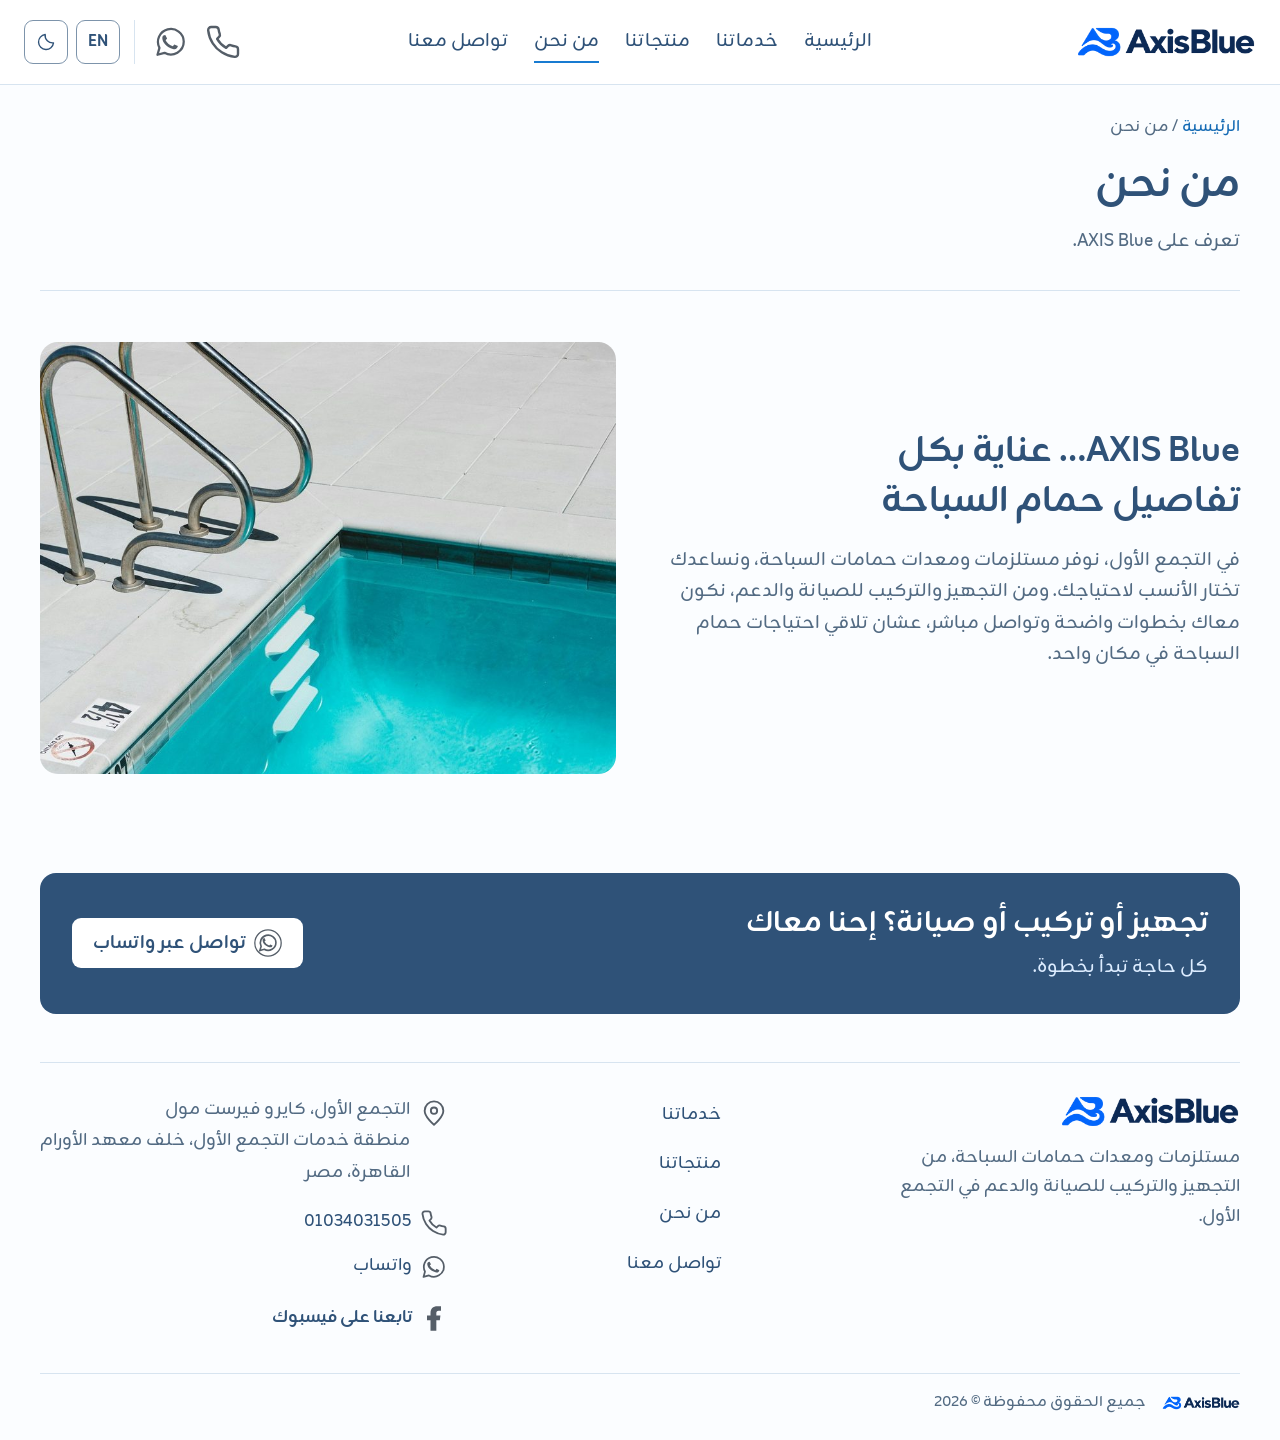
==== commit 06a65a24: "u" ====
--- a/about.html
+++ b/about.html
@@ -15,10 +15,10 @@
  <header class="site-header"><div class="container header-inner">
   <a class="brand" href="index.html" aria-label="AXIS Blue — الرئيسية"><picture><img class="logo-light" src="assets/logo-web.png" alt="شعار AXIS Blue لمستلزمات حمامات السباحة" width="1204" height="220"><img class="logo-dark" src="assets/logo-dark-web.png" alt="شعار AXIS Blue لمستلزمات حمامات السباحة" width="1204" height="220"></picture></a>
   <button class="menu-toggle" type="button" aria-label="القائمة" aria-controls="navigation" aria-expanded="false"><svg class="icon-menu" viewBox="0 0 24 24" fill="none" stroke="currentColor" stroke-width="1.65" stroke-linecap="round" stroke-linejoin="round" aria-hidden="true"><path d="M4 6h16M4 12h16M4 18h16"/></svg></button>
-  <nav id="navigation" aria-label="التنقل الرئيسي"><a href="index.html" >الرئيسية</a><a href="services.html" >خدماتنا</a><a href="products.html" >منتجاتنا</a><a href="about.html" aria-current="page">من نحن</a><a href="contact.html" >تواصل معنا</a><div class="nav-contact"><div class="contact-links"><a href="tel:+201034031505"><svg class="contact-icon icon-phone" viewBox="0 0 24 24" aria-hidden="true" focusable="false"><circle class="contact-ring" cx="12" cy="12" r="11.3" fill="none" stroke-width="1.1"/><g class="contact-symbol" fill="currentColor"><g transform="translate(5 5) scale(.59)" fill="none" stroke="currentColor" stroke-width="2.1" stroke-linecap="round" stroke-linejoin="round"><path d="M22 16.92v3a2 2 0 0 1-2.18 2 19.79 19.79 0 0 1-8.63-3.07 19.5 19.5 0 0 1-6-6A19.79 19.79 0 0 1 2.12 4.2 2 2 0 0 1 4.11 2h3a2 2 0 0 1 2 1.72c.12.96.36 1.9.7 2.8a2 2 0 0 1-.45 2.11L8.09 9.9a16 16 0 0 0 6 6l1.27-1.27a2 2 0 0 1 2.11-.45c.9.34 1.84.58 2.8.7A2 2 0 0 1 22 16.92Z"/></g></g></svg><bdi>01034031505</bdi></a><a class="whatsapp" href="https://wa.me/201034031505?text=%D9%85%D8%B1%D8%AD%D8%A8%D8%A7%D9%8B%20AXIS%20Blue%D8%8C%20%D8%A3%D9%88%D8%AF%20%D8%A7%D9%84%D8%A7%D8%B3%D8%AA%D9%81%D8%B3%D8%A7%D8%B1%20%D8%B9%D9%86%20%D8%A7%D9%84%D9%85%D9%86%D8%AA%D8%AC%D8%A7%D8%AA%20%D9%88%D8%A7%D9%84%D8%AE%D8%AF%D9%85%D8%A7%D8%AA." target="_blank" rel="noopener noreferrer"><svg class="contact-icon icon-whatsapp" viewBox="0 0 24 24" aria-hidden="true" focusable="false"><circle class="contact-ring" cx="12" cy="12" r="11.3" fill="none" stroke-width="1.1"/><g class="contact-symbol" fill="currentColor"><path d="M18.8 11.6a6.7 6.7 0 0 1-10 5.8L5 18.5l1.1-3.6a6.7 6.7 0 1 1 12.7-3.3Z" fill="none" stroke="currentColor" stroke-width="1.4"/><path d="m9 7.8 1 2-1 1a6.7 6.7 0 0 0 4 3.4l.9-1 2 .9c-.3 1.4-1.2 1.9-2.7 1.5-3.5-1-5.8-3.5-5.8-6 0-.9.6-1.6 1.6-1.8Z"/></g></svg><span>واتساب</span></a></div></div></nav>
-  <div class="header-tools" dir="rtl"><div class="header-contact"><a class="icon-button" href="tel:+201034031505" aria-label="اتصل بنا"><svg class="contact-icon icon-phone" viewBox="0 0 24 24" aria-hidden="true" focusable="false"><circle class="contact-ring" cx="12" cy="12" r="11.3" fill="none" stroke-width="1.1"/><g class="contact-symbol" fill="currentColor"><g transform="translate(5 5) scale(.59)" fill="none" stroke="currentColor" stroke-width="2.1" stroke-linecap="round" stroke-linejoin="round"><path d="M22 16.92v3a2 2 0 0 1-2.18 2 19.79 19.79 0 0 1-8.63-3.07 19.5 19.5 0 0 1-6-6A19.79 19.79 0 0 1 2.12 4.2 2 2 0 0 1 4.11 2h3a2 2 0 0 1 2 1.72c.12.96.36 1.9.7 2.8a2 2 0 0 1-.45 2.11L8.09 9.9a16 16 0 0 0 6 6l1.27-1.27a2 2 0 0 1 2.11-.45c.9.34 1.84.58 2.8.7A2 2 0 0 1 22 16.92Z"/></g></g></svg></a><a class="icon-button whatsapp" href="https://wa.me/201034031505?text=%D9%85%D8%B1%D8%AD%D8%A8%D8%A7%D9%8B%20AXIS%20Blue%D8%8C%20%D8%A3%D9%88%D8%AF%20%D8%A7%D9%84%D8%A7%D8%B3%D8%AA%D9%81%D8%B3%D8%A7%D8%B1%20%D8%B9%D9%86%20%D8%A7%D9%84%D9%85%D9%86%D8%AA%D8%AC%D8%A7%D8%AA%20%D9%88%D8%A7%D9%84%D8%AE%D8%AF%D9%85%D8%A7%D8%AA." target="_blank" rel="noopener noreferrer" aria-label="تواصل عبر واتساب"><svg class="contact-icon icon-whatsapp" viewBox="0 0 24 24" aria-hidden="true" focusable="false"><circle class="contact-ring" cx="12" cy="12" r="11.3" fill="none" stroke-width="1.1"/><g class="contact-symbol" fill="currentColor"><path d="M18.8 11.6a6.7 6.7 0 0 1-10 5.8L5 18.5l1.1-3.6a6.7 6.7 0 1 1 12.7-3.3Z" fill="none" stroke="currentColor" stroke-width="1.4"/><path d="m9 7.8 1 2-1 1a6.7 6.7 0 0 0 4 3.4l.9-1 2 .9c-.3 1.4-1.2 1.9-2.7 1.5-3.5-1-5.8-3.5-5.8-6 0-.9.6-1.6 1.6-1.8Z"/></g></svg></a></div><div class="preferences"><button class="preference-button language-toggle" aria-label="Switch to English" title="Switch to English" data-alternate="en-about.html" type="button"><span lang="en">EN</span></button><button class="preference-button theme-toggle" aria-label="تفعيل الوضع الداكن" data-dark-label="تفعيل الوضع الداكن" data-light-label="تفعيل الوضع الفاتح" type="button"><span class="theme-to-light"><svg class="icon-sun" viewBox="0 0 24 24" fill="none" stroke="currentColor" stroke-width="1.65" stroke-linecap="round" stroke-linejoin="round" aria-hidden="true"><circle cx="12" cy="12" r="4"/><path d="M12 1v2m0 18v2M1 12h2m18 0h2M4 4l2 2m12 12 2 2M4 20l2-2M18 6l2-2"/></svg></span><span class="theme-to-dark"><svg class="icon-moon" viewBox="0 0 24 24" fill="none" stroke="currentColor" stroke-width="1.65" stroke-linecap="round" stroke-linejoin="round" aria-hidden="true"><path d="M21 13A9 9 0 0 1 11 3 9 9 0 1 0 21 13Z"/></svg></span></button></div></div>
+  <nav id="navigation" aria-label="التنقل الرئيسي"><a href="index.html" >الرئيسية</a><a href="services.html" >خدماتنا</a><a href="products.html" >منتجاتنا</a><a href="about.html" aria-current="page">من نحن</a><a href="contact.html" >تواصل معنا</a><div class="nav-contact"><div class="contact-links"><a href="tel:+201034031505"><svg class="contact-icon contact-frameless icon-phone" viewBox="0 0 24 24" aria-hidden="true" focusable="false"><g class="contact-symbol" fill="currentColor"><path d="M22 16.92v3a2 2 0 0 1-2.18 2 19.79 19.79 0 0 1-8.63-3.07 19.5 19.5 0 0 1-6-6A19.79 19.79 0 0 1 2.12 4.2 2 2 0 0 1 4.11 2h3a2 2 0 0 1 2 1.72c.12.96.36 1.9.7 2.8a2 2 0 0 1-.45 2.11L8.09 9.9a16 16 0 0 0 6 6l1.27-1.27a2 2 0 0 1 2.11-.45c.9.34 1.84.58 2.8.7A2 2 0 0 1 22 16.92Z" fill="none" stroke="currentColor" stroke-width="1.6" stroke-linecap="round" stroke-linejoin="round"/></g></svg><bdi>01034031505</bdi></a><a class="whatsapp" href="https://wa.me/201034031505?text=%D9%85%D8%B1%D8%AD%D8%A8%D8%A7%D9%8B%20AXIS%20Blue%D8%8C%20%D8%A3%D9%88%D8%AF%20%D8%A7%D9%84%D8%A7%D8%B3%D8%AA%D9%81%D8%B3%D8%A7%D8%B1%20%D8%B9%D9%86%20%D8%A7%D9%84%D9%85%D9%86%D8%AA%D8%AC%D8%A7%D8%AA%20%D9%88%D8%A7%D9%84%D8%AE%D8%AF%D9%85%D8%A7%D8%AA." target="_blank" rel="noopener noreferrer"><svg class="contact-icon contact-frameless icon-whatsapp" viewBox="0 0 24 24" aria-hidden="true" focusable="false"><g class="contact-symbol" fill="currentColor"><path d="M20.5 11.7a8.6 8.6 0 0 1-12.8 7.5L3 20.5l1.3-4.6a8.6 8.6 0 1 1 16.2-4.2Z" fill="none" stroke="currentColor" stroke-width="1.5" stroke-linecap="round" stroke-linejoin="round"/><path d="m8.2 7.4 1.2 2.3-1 1.1a8 8 0 0 0 4.8 4l1-1.2 2.4 1.1c-.4 1.8-1.5 2.4-3.3 1.9-4.2-1.2-7-4.2-7.1-7.3 0-1 .7-1.9 2-1.9Z"/></g></svg><span>واتساب</span></a></div></div></nav>
+  <div class="header-tools" dir="rtl"><div class="header-contact"><a class="icon-button" href="tel:+201034031505" aria-label="اتصل بنا"><svg class="contact-icon contact-frameless icon-phone" viewBox="0 0 24 24" aria-hidden="true" focusable="false"><g class="contact-symbol" fill="currentColor"><path d="M22 16.92v3a2 2 0 0 1-2.18 2 19.79 19.79 0 0 1-8.63-3.07 19.5 19.5 0 0 1-6-6A19.79 19.79 0 0 1 2.12 4.2 2 2 0 0 1 4.11 2h3a2 2 0 0 1 2 1.72c.12.96.36 1.9.7 2.8a2 2 0 0 1-.45 2.11L8.09 9.9a16 16 0 0 0 6 6l1.27-1.27a2 2 0 0 1 2.11-.45c.9.34 1.84.58 2.8.7A2 2 0 0 1 22 16.92Z" fill="none" stroke="currentColor" stroke-width="1.6" stroke-linecap="round" stroke-linejoin="round"/></g></svg></a><a class="icon-button whatsapp" href="https://wa.me/201034031505?text=%D9%85%D8%B1%D8%AD%D8%A8%D8%A7%D9%8B%20AXIS%20Blue%D8%8C%20%D8%A3%D9%88%D8%AF%20%D8%A7%D9%84%D8%A7%D8%B3%D8%AA%D9%81%D8%B3%D8%A7%D8%B1%20%D8%B9%D9%86%20%D8%A7%D9%84%D9%85%D9%86%D8%AA%D8%AC%D8%A7%D8%AA%20%D9%88%D8%A7%D9%84%D8%AE%D8%AF%D9%85%D8%A7%D8%AA." target="_blank" rel="noopener noreferrer" aria-label="تواصل عبر واتساب"><svg class="contact-icon contact-frameless icon-whatsapp" viewBox="0 0 24 24" aria-hidden="true" focusable="false"><g class="contact-symbol" fill="currentColor"><path d="M20.5 11.7a8.6 8.6 0 0 1-12.8 7.5L3 20.5l1.3-4.6a8.6 8.6 0 1 1 16.2-4.2Z" fill="none" stroke="currentColor" stroke-width="1.5" stroke-linecap="round" stroke-linejoin="round"/><path d="m8.2 7.4 1.2 2.3-1 1.1a8 8 0 0 0 4.8 4l1-1.2 2.4 1.1c-.4 1.8-1.5 2.4-3.3 1.9-4.2-1.2-7-4.2-7.1-7.3 0-1 .7-1.9 2-1.9Z"/></g></svg></a></div><div class="preferences"><button class="preference-button language-toggle" aria-label="Switch to English" title="Switch to English" data-alternate="en-about.html" type="button"><span lang="en">EN</span></button><button class="preference-button theme-toggle" aria-label="تفعيل الوضع الداكن" data-dark-label="تفعيل الوضع الداكن" data-light-label="تفعيل الوضع الفاتح" type="button"><span class="theme-to-light"><svg class="icon-sun" viewBox="0 0 24 24" fill="none" stroke="currentColor" stroke-width="1.65" stroke-linecap="round" stroke-linejoin="round" aria-hidden="true"><circle cx="12" cy="12" r="4"/><path d="M12 1v2m0 18v2M1 12h2m18 0h2M4 4l2 2m12 12 2 2M4 20l2-2M18 6l2-2"/></svg></span><span class="theme-to-dark"><svg class="icon-moon" viewBox="0 0 24 24" fill="none" stroke="currentColor" stroke-width="1.65" stroke-linecap="round" stroke-linejoin="round" aria-hidden="true"><path d="M21 13A9 9 0 0 1 11 3 9 9 0 1 0 21 13Z"/></svg></span></button></div></div>
  </div></header>
  <main id="main"><section class="page-intro container"><p class="breadcrumb"><a href="index.html">الرئيسية</a> / من نحن</p><h1>من نحن</h1><p>تعرف على AXIS Blue.</p></section><section class="container about-layout section"><div><h2>AXIS Blue… عناية بكل تفاصيل حمام السباحة</h2><p>في التجمع الأول، نوفر مستلزمات ومعدات حمامات السباحة، ونساعدك تختار الأنسب لاحتياجك. ومن التجهيز والتركيب للصيانة والدعم، نكون معاك بخطوات واضحة وتواصل مباشر، عشان تلاقي احتياجات حمام السباحة في مكان واحد.</p></div><figure class="about-image"><img src="assets/pool-wide.jpg" srcset="assets/pool-wide-1100.jpg 1100w, assets/pool-wide.jpg 1800w" sizes="(max-width: 800px) 100vw, 50vw" alt="سلم من الاستانلس بجانب مياه حمام سباحة صافية في ضوء النهار" width="1800" height="1100" loading="lazy"></figure></section><section id="contact" class="contact-band container"><div><h2>تجهيز أو تركيب أو صيانة؟ إحنا معاك</h2><p>كل حاجة تبدأ بخطوة.</p></div><a class="button whatsapp light" href="https://wa.me/201034031505?text=%D9%85%D8%B1%D8%AD%D8%A8%D8%A7%D9%8B%20AXIS%20Blue%D8%8C%20%D8%A3%D9%88%D8%AF%20%D8%A7%D9%84%D8%A7%D8%B3%D8%AA%D9%81%D8%B3%D8%A7%D8%B1%20%D8%B9%D9%86%20%D8%AA%D8%AC%D9%87%D9%8A%D8%B2%20%D9%88%D8%AA%D8%B1%D9%83%D9%8A%D8%A8%20%D9%88%D8%B5%D9%8A%D8%A7%D9%86%D8%A9%20%D9%85%D8%B9%D8%AF%D8%A7%D8%AA%20%D8%AD%D9%85%D8%A7%D9%85%D8%A7%D8%AA%20%D8%A7%D9%84%D8%B3%D8%A8%D8%A7%D8%AD%D8%A9." target="_blank" rel="noopener noreferrer"><svg class="contact-icon icon-whatsapp" viewBox="0 0 24 24" aria-hidden="true" focusable="false"><circle class="contact-ring" cx="12" cy="12" r="11.3" fill="none" stroke-width="1.1"/><g class="contact-symbol" fill="currentColor"><path d="M18.8 11.6a6.7 6.7 0 0 1-10 5.8L5 18.5l1.1-3.6a6.7 6.7 0 1 1 12.7-3.3Z" fill="none" stroke="currentColor" stroke-width="1.4"/><path d="m9 7.8 1 2-1 1a6.7 6.7 0 0 0 4 3.4l.9-1 2 .9c-.3 1.4-1.2 1.9-2.7 1.5-3.5-1-5.8-3.5-5.8-6 0-.9.6-1.6 1.6-1.8Z"/></g></svg>تواصل عبر واتساب</a></section></main>
- <footer class="site-footer container"><div class="footer-identity"><a class="footer-brand" href="index.html"><picture><img class="logo-light" src="assets/logo-web.png" alt="شعار AXIS Blue لمستلزمات حمامات السباحة" width="1204" height="220"><img class="logo-dark" src="assets/logo-dark-web.png" alt="شعار AXIS Blue لمستلزمات حمامات السباحة" width="1204" height="220"></picture></a><p>مستلزمات ومعدات حمامات السباحة، من التجهيز والتركيب للصيانة والدعم في التجمع الأول.</p></div><nav aria-label="روابط الصفحات"><a href="services.html">خدماتنا</a><a href="products.html">منتجاتنا</a><a href="about.html">من نحن</a><a href="contact.html">تواصل معنا</a></nav><div class="footer-contact"><p class="footer-address"><svg class="contact-icon icon-location" viewBox="0 0 24 24" aria-hidden="true" focusable="false"><circle class="contact-ring" cx="12" cy="12" r="11.3" fill="none" stroke-width="1.1"/><g class="contact-symbol" fill="currentColor"><path d="M17.2 10c0 3.7-5.2 8.5-5.2 8.5S6.8 13.7 6.8 10a5.2 5.2 0 1 1 10.4 0Z" fill="none" stroke="currentColor" stroke-width="1.5"/><circle cx="12" cy="10" r="1.8" fill="none" stroke="currentColor" stroke-width="1.5"/></g></svg><span>التجمع الأول، كايرو فيرست مول<br>منطقة خدمات التجمع الأول، خلف معهد الأورام<br>القاهرة، مصر</span></p><div class="contact-links"><a href="tel:+201034031505"><svg class="contact-icon icon-phone" viewBox="0 0 24 24" aria-hidden="true" focusable="false"><circle class="contact-ring" cx="12" cy="12" r="11.3" fill="none" stroke-width="1.1"/><g class="contact-symbol" fill="currentColor"><g transform="translate(5 5) scale(.59)" fill="none" stroke="currentColor" stroke-width="2.1" stroke-linecap="round" stroke-linejoin="round"><path d="M22 16.92v3a2 2 0 0 1-2.18 2 19.79 19.79 0 0 1-8.63-3.07 19.5 19.5 0 0 1-6-6A19.79 19.79 0 0 1 2.12 4.2 2 2 0 0 1 4.11 2h3a2 2 0 0 1 2 1.72c.12.96.36 1.9.7 2.8a2 2 0 0 1-.45 2.11L8.09 9.9a16 16 0 0 0 6 6l1.27-1.27a2 2 0 0 1 2.11-.45c.9.34 1.84.58 2.8.7A2 2 0 0 1 22 16.92Z"/></g></g></svg><bdi>01034031505</bdi></a><a class="whatsapp" href="https://wa.me/201034031505?text=%D9%85%D8%B1%D8%AD%D8%A8%D8%A7%D9%8B%20AXIS%20Blue%D8%8C%20%D8%A3%D9%88%D8%AF%20%D8%A7%D9%84%D8%A7%D8%B3%D8%AA%D9%81%D8%B3%D8%A7%D8%B1%20%D8%B9%D9%86%20%D8%A7%D9%84%D9%85%D9%86%D8%AA%D8%AC%D8%A7%D8%AA%20%D9%88%D8%A7%D9%84%D8%AE%D8%AF%D9%85%D8%A7%D8%AA." target="_blank" rel="noopener noreferrer"><svg class="contact-icon icon-whatsapp" viewBox="0 0 24 24" aria-hidden="true" focusable="false"><circle class="contact-ring" cx="12" cy="12" r="11.3" fill="none" stroke-width="1.1"/><g class="contact-symbol" fill="currentColor"><path d="M18.8 11.6a6.7 6.7 0 0 1-10 5.8L5 18.5l1.1-3.6a6.7 6.7 0 1 1 12.7-3.3Z" fill="none" stroke="currentColor" stroke-width="1.4"/><path d="m9 7.8 1 2-1 1a6.7 6.7 0 0 0 4 3.4l.9-1 2 .9c-.3 1.4-1.2 1.9-2.7 1.5-3.5-1-5.8-3.5-5.8-6 0-.9.6-1.6 1.6-1.8Z"/></g></svg><span>واتساب</span></a></div><a class="social-link facebook" href="https://web.facebook.com/profile.php?id=61584932767330" target="_blank" rel="noopener noreferrer"><svg class="contact-icon icon-facebook" viewBox="0 0 24 24" aria-hidden="true" focusable="false"><circle class="contact-ring" cx="12" cy="12" r="11.3" fill="none" stroke-width="1.1"/><g class="contact-symbol" fill="currentColor"><path d="M13.5 21v-8h2.7l.4-3.2h-3.1V7.7c0-.9.3-1.5 1.6-1.5h1.7V3.3c-.8-.1-1.6-.2-2.4-.2-2.4 0-4 1.5-4 4.2v2.5H8V13h2.4v8Z"/></g></svg><span>تابعنا على فيسبوك</span></a></div><div class="copyright"><span class="copyright-brand"><picture><img class="logo-light" src="assets/logo-web.png" alt="شعار AXIS Blue لمستلزمات حمامات السباحة" width="1204" height="220"><img class="logo-dark" src="assets/logo-dark-web.png" alt="شعار AXIS Blue لمستلزمات حمامات السباحة" width="1204" height="220"></picture></span><p>جميع الحقوق محفوظة © 2026</p></div></footer>
+ <footer class="site-footer container"><div class="footer-identity"><a class="footer-brand" href="index.html"><picture><img class="logo-light" src="assets/logo-web.png" alt="شعار AXIS Blue لمستلزمات حمامات السباحة" width="1204" height="220"><img class="logo-dark" src="assets/logo-dark-web.png" alt="شعار AXIS Blue لمستلزمات حمامات السباحة" width="1204" height="220"></picture></a><p>مستلزمات ومعدات حمامات السباحة، من التجهيز والتركيب للصيانة والدعم في التجمع الأول.</p></div><nav aria-label="روابط الصفحات"><a href="services.html">خدماتنا</a><a href="products.html">منتجاتنا</a><a href="about.html">من نحن</a><a href="contact.html">تواصل معنا</a></nav><div class="footer-contact"><p class="footer-address"><svg class="contact-icon contact-frameless icon-location" viewBox="0 0 24 24" aria-hidden="true" focusable="false"><g class="contact-symbol" fill="currentColor"><path d="M20 10c0 5.5-8 12-8 12S4 15.5 4 10a8 8 0 1 1 16 0Z" fill="none" stroke="currentColor" stroke-width="1.6" stroke-linejoin="round"/><circle cx="12" cy="10" r="2.7" fill="none" stroke="currentColor" stroke-width="1.6"/></g></svg><span>التجمع الأول، كايرو فيرست مول<br>منطقة خدمات التجمع الأول، خلف معهد الأورام<br>القاهرة، مصر</span></p><div class="contact-links"><a href="tel:+201034031505"><svg class="contact-icon contact-frameless icon-phone" viewBox="0 0 24 24" aria-hidden="true" focusable="false"><g class="contact-symbol" fill="currentColor"><path d="M22 16.92v3a2 2 0 0 1-2.18 2 19.79 19.79 0 0 1-8.63-3.07 19.5 19.5 0 0 1-6-6A19.79 19.79 0 0 1 2.12 4.2 2 2 0 0 1 4.11 2h3a2 2 0 0 1 2 1.72c.12.96.36 1.9.7 2.8a2 2 0 0 1-.45 2.11L8.09 9.9a16 16 0 0 0 6 6l1.27-1.27a2 2 0 0 1 2.11-.45c.9.34 1.84.58 2.8.7A2 2 0 0 1 22 16.92Z" fill="none" stroke="currentColor" stroke-width="1.6" stroke-linecap="round" stroke-linejoin="round"/></g></svg><bdi>01034031505</bdi></a><a class="whatsapp" href="https://wa.me/201034031505?text=%D9%85%D8%B1%D8%AD%D8%A8%D8%A7%D9%8B%20AXIS%20Blue%D8%8C%20%D8%A3%D9%88%D8%AF%20%D8%A7%D9%84%D8%A7%D8%B3%D8%AA%D9%81%D8%B3%D8%A7%D8%B1%20%D8%B9%D9%86%20%D8%A7%D9%84%D9%85%D9%86%D8%AA%D8%AC%D8%A7%D8%AA%20%D9%88%D8%A7%D9%84%D8%AE%D8%AF%D9%85%D8%A7%D8%AA." target="_blank" rel="noopener noreferrer"><svg class="contact-icon contact-frameless icon-whatsapp" viewBox="0 0 24 24" aria-hidden="true" focusable="false"><g class="contact-symbol" fill="currentColor"><path d="M20.5 11.7a8.6 8.6 0 0 1-12.8 7.5L3 20.5l1.3-4.6a8.6 8.6 0 1 1 16.2-4.2Z" fill="none" stroke="currentColor" stroke-width="1.5" stroke-linecap="round" stroke-linejoin="round"/><path d="m8.2 7.4 1.2 2.3-1 1.1a8 8 0 0 0 4.8 4l1-1.2 2.4 1.1c-.4 1.8-1.5 2.4-3.3 1.9-4.2-1.2-7-4.2-7.1-7.3 0-1 .7-1.9 2-1.9Z"/></g></svg><span>واتساب</span></a></div><a class="social-link facebook" href="https://web.facebook.com/profile.php?id=61584932767330" target="_blank" rel="noopener noreferrer"><svg class="contact-icon contact-frameless icon-facebook" viewBox="0 0 24 24" aria-hidden="true" focusable="false"><g class="contact-symbol" fill="currentColor"><path d="M14 22v-9h3l.5-4H14V7c0-1 .5-2 2-2h2V1h-3c-4 0-6 2-6 6v2H6v4h3v9Z"/></g></svg><span>تابعنا على فيسبوك</span></a></div><div class="copyright"><span class="copyright-brand"><picture><img class="logo-light" src="assets/logo-web.png" alt="شعار AXIS Blue لمستلزمات حمامات السباحة" width="1204" height="220"><img class="logo-dark" src="assets/logo-dark-web.png" alt="شعار AXIS Blue لمستلزمات حمامات السباحة" width="1204" height="220"></picture></span><p>جميع الحقوق محفوظة © 2026</p></div></footer>
 
 </body></html>
--- a/styles.css
+++ b/styles.css
@@ -229,7 +229,7 @@
 .contact-symbol{color:var(--contact-neutral);transition:color .18s}
 a:is(:hover,:focus-visible) .contact-symbol{color:var(--link)}
 a.whatsapp:is(:hover,:focus-visible) .contact-symbol{color:var(--green)}
-.header-contact .icon-button{border:0;border-radius:50%;background:transparent;box-shadow:none}
+.header-contact .icon-button{border:0;border-radius:0;background:transparent;box-shadow:none}
 .header-contact .icon-button:is(:hover,:focus-visible){background:transparent;box-shadow:none}
 .contact-links a,.social-link,.contact-action{transition:color .18s}
 .contact-links a:is(:hover,:focus-visible),.social-link:is(:hover,:focus-visible),.contact-action:is(:hover,:focus-visible){color:var(--link);background:transparent;box-shadow:none;text-decoration:none;transform:none}
@@ -274,7 +274,7 @@
 .home-about h2{max-width:25ch}
 .contact-band h2{max-width:38ch}
 .address-card{align-self:start}
-.site-footer{grid-template-columns:minmax(0,1fr) 160px minmax(0,1fr);column-gap:clamp(24px,4vw,64px);align-items:start}
+.site-footer{grid-template-columns:minmax(0,340px) max-content fit-content(440px);justify-content:space-between;column-gap:32px;align-items:start}
 .footer-identity>p{max-width:340px}
 .site-footer nav{grid-template-columns:1fr;justify-items:start;justify-self:center}
 .footer-contact .contact-links{display:flex;flex-direction:column;align-items:start;gap:0;margin-top:12px}
@@ -283,6 +283,8 @@
 .footer-address .contact-icon{margin-top:4px}
 .contact-icon{width:28px;height:28px;flex-shrink:0}
 .icon-button .contact-icon,.contact-details h2 .contact-icon{width:28px;height:28px}
+.header-contact .contact-frameless{width:36px;height:36px}
+.site-footer .contact-frameless{width:28px;height:28px}
 .address-title{display:flex;align-items:flex-start;gap:10px}
 .address-title .contact-icon{margin-top:5px}
 .facebook-contact .social-link{font-size:22px;line-height:1.4}
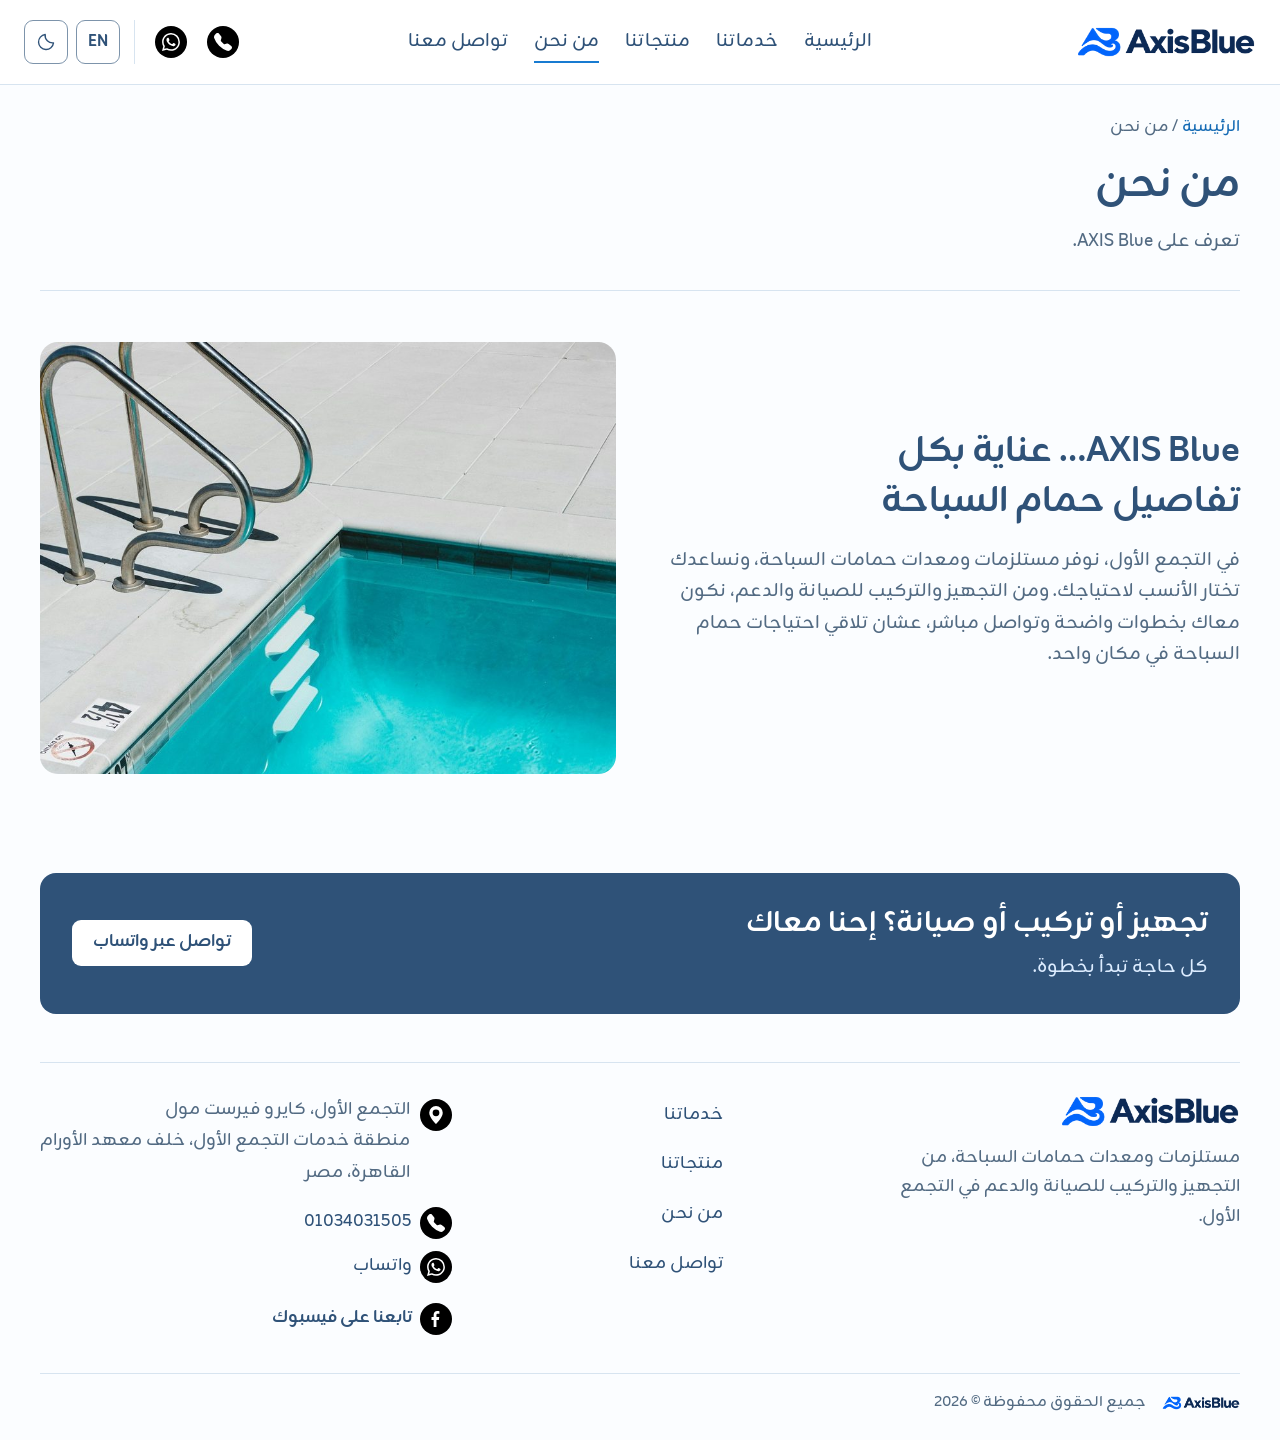
==== commit 67223d59: "update" ====
--- a/about.html
+++ b/about.html
@@ -15,10 +15,24 @@
  <header class="site-header"><div class="container header-inner">
   <a class="brand" href="index.html" aria-label="AXIS Blue — الرئيسية"><picture><img class="logo-light" src="assets/logo-web.png" alt="شعار AXIS Blue لمستلزمات حمامات السباحة" width="1204" height="220"><img class="logo-dark" src="assets/logo-dark-web.png" alt="شعار AXIS Blue لمستلزمات حمامات السباحة" width="1204" height="220"></picture></a>
   <button class="menu-toggle" type="button" aria-label="القائمة" aria-controls="navigation" aria-expanded="false"><svg class="icon-menu" viewBox="0 0 24 24" fill="none" stroke="currentColor" stroke-width="1.65" stroke-linecap="round" stroke-linejoin="round" aria-hidden="true"><path d="M4 6h16M4 12h16M4 18h16"/></svg></button>
-  <nav id="navigation" aria-label="التنقل الرئيسي"><a href="index.html" >الرئيسية</a><a href="services.html" >خدماتنا</a><a href="products.html" >منتجاتنا</a><a href="about.html" aria-current="page">من نحن</a><a href="contact.html" >تواصل معنا</a><div class="nav-contact"><div class="contact-links"><a href="tel:+201034031505"><svg class="contact-icon contact-frameless icon-phone" viewBox="0 0 24 24" aria-hidden="true" focusable="false"><g class="contact-symbol" fill="currentColor"><path d="M22 16.92v3a2 2 0 0 1-2.18 2 19.79 19.79 0 0 1-8.63-3.07 19.5 19.5 0 0 1-6-6A19.79 19.79 0 0 1 2.12 4.2 2 2 0 0 1 4.11 2h3a2 2 0 0 1 2 1.72c.12.96.36 1.9.7 2.8a2 2 0 0 1-.45 2.11L8.09 9.9a16 16 0 0 0 6 6l1.27-1.27a2 2 0 0 1 2.11-.45c.9.34 1.84.58 2.8.7A2 2 0 0 1 22 16.92Z" fill="none" stroke="currentColor" stroke-width="1.6" stroke-linecap="round" stroke-linejoin="round"/></g></svg><bdi>01034031505</bdi></a><a class="whatsapp" href="https://wa.me/201034031505?text=%D9%85%D8%B1%D8%AD%D8%A8%D8%A7%D9%8B%20AXIS%20Blue%D8%8C%20%D8%A3%D9%88%D8%AF%20%D8%A7%D9%84%D8%A7%D8%B3%D8%AA%D9%81%D8%B3%D8%A7%D8%B1%20%D8%B9%D9%86%20%D8%A7%D9%84%D9%85%D9%86%D8%AA%D8%AC%D8%A7%D8%AA%20%D9%88%D8%A7%D9%84%D8%AE%D8%AF%D9%85%D8%A7%D8%AA." target="_blank" rel="noopener noreferrer"><svg class="contact-icon contact-frameless icon-whatsapp" viewBox="0 0 24 24" aria-hidden="true" focusable="false"><g class="contact-symbol" fill="currentColor"><path d="M20.5 11.7a8.6 8.6 0 0 1-12.8 7.5L3 20.5l1.3-4.6a8.6 8.6 0 1 1 16.2-4.2Z" fill="none" stroke="currentColor" stroke-width="1.5" stroke-linecap="round" stroke-linejoin="round"/><path d="m8.2 7.4 1.2 2.3-1 1.1a8 8 0 0 0 4.8 4l1-1.2 2.4 1.1c-.4 1.8-1.5 2.4-3.3 1.9-4.2-1.2-7-4.2-7.1-7.3 0-1 .7-1.9 2-1.9Z"/></g></svg><span>واتساب</span></a></div></div></nav>
-  <div class="header-tools" dir="rtl"><div class="header-contact"><a class="icon-button" href="tel:+201034031505" aria-label="اتصل بنا"><svg class="contact-icon contact-frameless icon-phone" viewBox="0 0 24 24" aria-hidden="true" focusable="false"><g class="contact-symbol" fill="currentColor"><path d="M22 16.92v3a2 2 0 0 1-2.18 2 19.79 19.79 0 0 1-8.63-3.07 19.5 19.5 0 0 1-6-6A19.79 19.79 0 0 1 2.12 4.2 2 2 0 0 1 4.11 2h3a2 2 0 0 1 2 1.72c.12.96.36 1.9.7 2.8a2 2 0 0 1-.45 2.11L8.09 9.9a16 16 0 0 0 6 6l1.27-1.27a2 2 0 0 1 2.11-.45c.9.34 1.84.58 2.8.7A2 2 0 0 1 22 16.92Z" fill="none" stroke="currentColor" stroke-width="1.6" stroke-linecap="round" stroke-linejoin="round"/></g></svg></a><a class="icon-button whatsapp" href="https://wa.me/201034031505?text=%D9%85%D8%B1%D8%AD%D8%A8%D8%A7%D9%8B%20AXIS%20Blue%D8%8C%20%D8%A3%D9%88%D8%AF%20%D8%A7%D9%84%D8%A7%D8%B3%D8%AA%D9%81%D8%B3%D8%A7%D8%B1%20%D8%B9%D9%86%20%D8%A7%D9%84%D9%85%D9%86%D8%AA%D8%AC%D8%A7%D8%AA%20%D9%88%D8%A7%D9%84%D8%AE%D8%AF%D9%85%D8%A7%D8%AA." target="_blank" rel="noopener noreferrer" aria-label="تواصل عبر واتساب"><svg class="contact-icon contact-frameless icon-whatsapp" viewBox="0 0 24 24" aria-hidden="true" focusable="false"><g class="contact-symbol" fill="currentColor"><path d="M20.5 11.7a8.6 8.6 0 0 1-12.8 7.5L3 20.5l1.3-4.6a8.6 8.6 0 1 1 16.2-4.2Z" fill="none" stroke="currentColor" stroke-width="1.5" stroke-linecap="round" stroke-linejoin="round"/><path d="m8.2 7.4 1.2 2.3-1 1.1a8 8 0 0 0 4.8 4l1-1.2 2.4 1.1c-.4 1.8-1.5 2.4-3.3 1.9-4.2-1.2-7-4.2-7.1-7.3 0-1 .7-1.9 2-1.9Z"/></g></svg></a></div><div class="preferences"><button class="preference-button language-toggle" aria-label="Switch to English" title="Switch to English" data-alternate="en-about.html" type="button"><span lang="en">EN</span></button><button class="preference-button theme-toggle" aria-label="تفعيل الوضع الداكن" data-dark-label="تفعيل الوضع الداكن" data-light-label="تفعيل الوضع الفاتح" type="button"><span class="theme-to-light"><svg class="icon-sun" viewBox="0 0 24 24" fill="none" stroke="currentColor" stroke-width="1.65" stroke-linecap="round" stroke-linejoin="round" aria-hidden="true"><circle cx="12" cy="12" r="4"/><path d="M12 1v2m0 18v2M1 12h2m18 0h2M4 4l2 2m12 12 2 2M4 20l2-2M18 6l2-2"/></svg></span><span class="theme-to-dark"><svg class="icon-moon" viewBox="0 0 24 24" fill="none" stroke="currentColor" stroke-width="1.65" stroke-linecap="round" stroke-linejoin="round" aria-hidden="true"><path d="M21 13A9 9 0 0 1 11 3 9 9 0 1 0 21 13Z"/></svg></span></button></div></div>
+  <nav id="navigation" aria-label="التنقل الرئيسي"><a href="index.html" >الرئيسية</a><a href="services.html" >خدماتنا</a><a href="products.html" >منتجاتنا</a><a href="about.html" aria-current="page">من نحن</a><a href="contact.html" >تواصل معنا</a><div class="nav-contact"><div class="contact-links"><a href="tel:+201034031505"><svg class="brand-icon contact-icon icon-phone" viewBox="0 0 32 32" aria-hidden="true" focusable="false"><circle cx="16" cy="16" r="16" fill="#000"/><svg x="7" y="7" width="18" height="18" viewBox="0 0 16 16" fill="#fff" stroke="none" stroke-width="2" stroke-linecap="round" stroke-linejoin="round">
+  <path fill-rule="evenodd" d="M1.885.511a1.745 1.745 0 0 1 2.61.163L6.29 2.98c.329.423.445.974.315 1.494l-.547 2.19a.68.68 0 0 0 .178.643l2.457 2.457a.68.68 0 0 0 .644.178l2.189-.547a1.75 1.75 0 0 1 1.494.315l2.306 1.794c.829.645.905 1.87.163 2.611l-1.034 1.034c-.74.74-1.846 1.065-2.877.702a18.6 18.6 0 0 1-7.01-4.42 18.6 18.6 0 0 1-4.42-7.009c-.362-1.03-.037-2.137.703-2.877z"/>
+</svg></svg><bdi>01034031505</bdi></a><a class="whatsapp" href="https://wa.me/201034031505?text=%D9%85%D8%B1%D8%AD%D8%A8%D8%A7%D9%8B%20AXIS%20Blue%D8%8C%20%D8%A3%D9%88%D8%AF%20%D8%A7%D9%84%D8%A7%D8%B3%D8%AA%D9%81%D8%B3%D8%A7%D8%B1%20%D8%B9%D9%86%20%D8%A7%D9%84%D9%85%D9%86%D8%AA%D8%AC%D8%A7%D8%AA%20%D9%88%D8%A7%D9%84%D8%AE%D8%AF%D9%85%D8%A7%D8%AA." target="_blank" rel="noopener noreferrer"><svg class="brand-icon contact-icon icon-whatsapp" viewBox="0 0 32 32" aria-hidden="true" focusable="false"><circle cx="16" cy="16" r="16" fill="#000"/><svg x="7" y="7" width="18" height="18" viewBox="0 0 16 16" fill="#fff" stroke="none" stroke-width="2" stroke-linecap="round" stroke-linejoin="round">
+  <path d="M13.601 2.326A7.85 7.85 0 0 0 7.994 0C3.627 0 .068 3.558.064 7.926c0 1.399.366 2.76 1.057 3.965L0 16l4.204-1.102a7.9 7.9 0 0 0 3.79.965h.004c4.368 0 7.926-3.558 7.93-7.93A7.9 7.9 0 0 0 13.6 2.326zM7.994 14.521a6.6 6.6 0 0 1-3.356-.92l-.24-.144-2.494.654.666-2.433-.156-.251a6.56 6.56 0 0 1-1.007-3.505c0-3.626 2.957-6.584 6.591-6.584a6.56 6.56 0 0 1 4.66 1.931 6.56 6.56 0 0 1 1.928 4.66c-.004 3.639-2.961 6.592-6.592 6.592m3.615-4.934c-.197-.099-1.17-.578-1.353-.646-.182-.065-.315-.099-.445.099-.133.197-.513.646-.627.775-.114.133-.232.148-.43.05-.197-.1-.836-.308-1.592-.985-.59-.525-.985-1.175-1.103-1.372-.114-.198-.011-.304.088-.403.087-.088.197-.232.296-.346.1-.114.133-.198.198-.33.065-.134.034-.248-.015-.347-.05-.099-.445-1.076-.612-1.47-.16-.389-.323-.335-.445-.34-.114-.007-.247-.007-.38-.007a.73.73 0 0 0-.529.247c-.182.198-.691.677-.691 1.654s.71 1.916.81 2.049c.098.133 1.394 2.132 3.383 2.992.47.205.84.326 1.129.418.475.152.904.129 1.246.08.38-.058 1.171-.48 1.338-.943.164-.464.164-.86.114-.943-.049-.084-.182-.133-.38-.232"/>
+</svg></svg><span>واتساب</span></a></div></div></nav>
+  <div class="header-tools" dir="rtl"><div class="header-contact"><a class="icon-button" href="tel:+201034031505" aria-label="اتصل بنا"><svg class="brand-icon contact-icon icon-phone" viewBox="0 0 32 32" aria-hidden="true" focusable="false"><circle cx="16" cy="16" r="16" fill="#000"/><svg x="7" y="7" width="18" height="18" viewBox="0 0 16 16" fill="#fff" stroke="none" stroke-width="2" stroke-linecap="round" stroke-linejoin="round">
+  <path fill-rule="evenodd" d="M1.885.511a1.745 1.745 0 0 1 2.61.163L6.29 2.98c.329.423.445.974.315 1.494l-.547 2.19a.68.68 0 0 0 .178.643l2.457 2.457a.68.68 0 0 0 .644.178l2.189-.547a1.75 1.75 0 0 1 1.494.315l2.306 1.794c.829.645.905 1.87.163 2.611l-1.034 1.034c-.74.74-1.846 1.065-2.877.702a18.6 18.6 0 0 1-7.01-4.42 18.6 18.6 0 0 1-4.42-7.009c-.362-1.03-.037-2.137.703-2.877z"/>
+</svg></svg></a><a class="icon-button whatsapp" href="https://wa.me/201034031505?text=%D9%85%D8%B1%D8%AD%D8%A8%D8%A7%D9%8B%20AXIS%20Blue%D8%8C%20%D8%A3%D9%88%D8%AF%20%D8%A7%D9%84%D8%A7%D8%B3%D8%AA%D9%81%D8%B3%D8%A7%D8%B1%20%D8%B9%D9%86%20%D8%A7%D9%84%D9%85%D9%86%D8%AA%D8%AC%D8%A7%D8%AA%20%D9%88%D8%A7%D9%84%D8%AE%D8%AF%D9%85%D8%A7%D8%AA." target="_blank" rel="noopener noreferrer" aria-label="تواصل عبر واتساب"><svg class="brand-icon contact-icon icon-whatsapp" viewBox="0 0 32 32" aria-hidden="true" focusable="false"><circle cx="16" cy="16" r="16" fill="#000"/><svg x="7" y="7" width="18" height="18" viewBox="0 0 16 16" fill="#fff" stroke="none" stroke-width="2" stroke-linecap="round" stroke-linejoin="round">
+  <path d="M13.601 2.326A7.85 7.85 0 0 0 7.994 0C3.627 0 .068 3.558.064 7.926c0 1.399.366 2.76 1.057 3.965L0 16l4.204-1.102a7.9 7.9 0 0 0 3.79.965h.004c4.368 0 7.926-3.558 7.93-7.93A7.9 7.9 0 0 0 13.6 2.326zM7.994 14.521a6.6 6.6 0 0 1-3.356-.92l-.24-.144-2.494.654.666-2.433-.156-.251a6.56 6.56 0 0 1-1.007-3.505c0-3.626 2.957-6.584 6.591-6.584a6.56 6.56 0 0 1 4.66 1.931 6.56 6.56 0 0 1 1.928 4.66c-.004 3.639-2.961 6.592-6.592 6.592m3.615-4.934c-.197-.099-1.17-.578-1.353-.646-.182-.065-.315-.099-.445.099-.133.197-.513.646-.627.775-.114.133-.232.148-.43.05-.197-.1-.836-.308-1.592-.985-.59-.525-.985-1.175-1.103-1.372-.114-.198-.011-.304.088-.403.087-.088.197-.232.296-.346.1-.114.133-.198.198-.33.065-.134.034-.248-.015-.347-.05-.099-.445-1.076-.612-1.47-.16-.389-.323-.335-.445-.34-.114-.007-.247-.007-.38-.007a.73.73 0 0 0-.529.247c-.182.198-.691.677-.691 1.654s.71 1.916.81 2.049c.098.133 1.394 2.132 3.383 2.992.47.205.84.326 1.129.418.475.152.904.129 1.246.08.38-.058 1.171-.48 1.338-.943.164-.464.164-.86.114-.943-.049-.084-.182-.133-.38-.232"/>
+</svg></svg></a></div><div class="preferences"><button class="preference-button language-toggle" aria-label="Switch to English" title="Switch to English" data-alternate="en-about.html" type="button"><span lang="en">EN</span></button><button class="preference-button theme-toggle" aria-label="تفعيل الوضع الداكن" data-dark-label="تفعيل الوضع الداكن" data-light-label="تفعيل الوضع الفاتح" type="button"><span class="theme-to-light"><svg class="icon-sun" viewBox="0 0 24 24" fill="none" stroke="currentColor" stroke-width="1.65" stroke-linecap="round" stroke-linejoin="round" aria-hidden="true"><circle cx="12" cy="12" r="4"/><path d="M12 1v2m0 18v2M1 12h2m18 0h2M4 4l2 2m12 12 2 2M4 20l2-2M18 6l2-2"/></svg></span><span class="theme-to-dark"><svg class="icon-moon" viewBox="0 0 24 24" fill="none" stroke="currentColor" stroke-width="1.65" stroke-linecap="round" stroke-linejoin="round" aria-hidden="true"><path d="M21 13A9 9 0 0 1 11 3 9 9 0 1 0 21 13Z"/></svg></span></button></div></div>
  </div></header>
- <main id="main"><section class="page-intro container"><p class="breadcrumb"><a href="index.html">الرئيسية</a> / من نحن</p><h1>من نحن</h1><p>تعرف على AXIS Blue.</p></section><section class="container about-layout section"><div><h2>AXIS Blue… عناية بكل تفاصيل حمام السباحة</h2><p>في التجمع الأول، نوفر مستلزمات ومعدات حمامات السباحة، ونساعدك تختار الأنسب لاحتياجك. ومن التجهيز والتركيب للصيانة والدعم، نكون معاك بخطوات واضحة وتواصل مباشر، عشان تلاقي احتياجات حمام السباحة في مكان واحد.</p></div><figure class="about-image"><img src="assets/pool-wide.jpg" srcset="assets/pool-wide-1100.jpg 1100w, assets/pool-wide.jpg 1800w" sizes="(max-width: 800px) 100vw, 50vw" alt="سلم من الاستانلس بجانب مياه حمام سباحة صافية في ضوء النهار" width="1800" height="1100" loading="lazy"></figure></section><section id="contact" class="contact-band container"><div><h2>تجهيز أو تركيب أو صيانة؟ إحنا معاك</h2><p>كل حاجة تبدأ بخطوة.</p></div><a class="button whatsapp light" href="https://wa.me/201034031505?text=%D9%85%D8%B1%D8%AD%D8%A8%D8%A7%D9%8B%20AXIS%20Blue%D8%8C%20%D8%A3%D9%88%D8%AF%20%D8%A7%D9%84%D8%A7%D8%B3%D8%AA%D9%81%D8%B3%D8%A7%D8%B1%20%D8%B9%D9%86%20%D8%AA%D8%AC%D9%87%D9%8A%D8%B2%20%D9%88%D8%AA%D8%B1%D9%83%D9%8A%D8%A8%20%D9%88%D8%B5%D9%8A%D8%A7%D9%86%D8%A9%20%D9%85%D8%B9%D8%AF%D8%A7%D8%AA%20%D8%AD%D9%85%D8%A7%D9%85%D8%A7%D8%AA%20%D8%A7%D9%84%D8%B3%D8%A8%D8%A7%D8%AD%D8%A9." target="_blank" rel="noopener noreferrer"><svg class="contact-icon icon-whatsapp" viewBox="0 0 24 24" aria-hidden="true" focusable="false"><circle class="contact-ring" cx="12" cy="12" r="11.3" fill="none" stroke-width="1.1"/><g class="contact-symbol" fill="currentColor"><path d="M18.8 11.6a6.7 6.7 0 0 1-10 5.8L5 18.5l1.1-3.6a6.7 6.7 0 1 1 12.7-3.3Z" fill="none" stroke="currentColor" stroke-width="1.4"/><path d="m9 7.8 1 2-1 1a6.7 6.7 0 0 0 4 3.4l.9-1 2 .9c-.3 1.4-1.2 1.9-2.7 1.5-3.5-1-5.8-3.5-5.8-6 0-.9.6-1.6 1.6-1.8Z"/></g></svg>تواصل عبر واتساب</a></section></main>
- <footer class="site-footer container"><div class="footer-identity"><a class="footer-brand" href="index.html"><picture><img class="logo-light" src="assets/logo-web.png" alt="شعار AXIS Blue لمستلزمات حمامات السباحة" width="1204" height="220"><img class="logo-dark" src="assets/logo-dark-web.png" alt="شعار AXIS Blue لمستلزمات حمامات السباحة" width="1204" height="220"></picture></a><p>مستلزمات ومعدات حمامات السباحة، من التجهيز والتركيب للصيانة والدعم في التجمع الأول.</p></div><nav aria-label="روابط الصفحات"><a href="services.html">خدماتنا</a><a href="products.html">منتجاتنا</a><a href="about.html">من نحن</a><a href="contact.html">تواصل معنا</a></nav><div class="footer-contact"><p class="footer-address"><svg class="contact-icon contact-frameless icon-location" viewBox="0 0 24 24" aria-hidden="true" focusable="false"><g class="contact-symbol" fill="currentColor"><path d="M20 10c0 5.5-8 12-8 12S4 15.5 4 10a8 8 0 1 1 16 0Z" fill="none" stroke="currentColor" stroke-width="1.6" stroke-linejoin="round"/><circle cx="12" cy="10" r="2.7" fill="none" stroke="currentColor" stroke-width="1.6"/></g></svg><span>التجمع الأول، كايرو فيرست مول<br>منطقة خدمات التجمع الأول، خلف معهد الأورام<br>القاهرة، مصر</span></p><div class="contact-links"><a href="tel:+201034031505"><svg class="contact-icon contact-frameless icon-phone" viewBox="0 0 24 24" aria-hidden="true" focusable="false"><g class="contact-symbol" fill="currentColor"><path d="M22 16.92v3a2 2 0 0 1-2.18 2 19.79 19.79 0 0 1-8.63-3.07 19.5 19.5 0 0 1-6-6A19.79 19.79 0 0 1 2.12 4.2 2 2 0 0 1 4.11 2h3a2 2 0 0 1 2 1.72c.12.96.36 1.9.7 2.8a2 2 0 0 1-.45 2.11L8.09 9.9a16 16 0 0 0 6 6l1.27-1.27a2 2 0 0 1 2.11-.45c.9.34 1.84.58 2.8.7A2 2 0 0 1 22 16.92Z" fill="none" stroke="currentColor" stroke-width="1.6" stroke-linecap="round" stroke-linejoin="round"/></g></svg><bdi>01034031505</bdi></a><a class="whatsapp" href="https://wa.me/201034031505?text=%D9%85%D8%B1%D8%AD%D8%A8%D8%A7%D9%8B%20AXIS%20Blue%D8%8C%20%D8%A3%D9%88%D8%AF%20%D8%A7%D9%84%D8%A7%D8%B3%D8%AA%D9%81%D8%B3%D8%A7%D8%B1%20%D8%B9%D9%86%20%D8%A7%D9%84%D9%85%D9%86%D8%AA%D8%AC%D8%A7%D8%AA%20%D9%88%D8%A7%D9%84%D8%AE%D8%AF%D9%85%D8%A7%D8%AA." target="_blank" rel="noopener noreferrer"><svg class="contact-icon contact-frameless icon-whatsapp" viewBox="0 0 24 24" aria-hidden="true" focusable="false"><g class="contact-symbol" fill="currentColor"><path d="M20.5 11.7a8.6 8.6 0 0 1-12.8 7.5L3 20.5l1.3-4.6a8.6 8.6 0 1 1 16.2-4.2Z" fill="none" stroke="currentColor" stroke-width="1.5" stroke-linecap="round" stroke-linejoin="round"/><path d="m8.2 7.4 1.2 2.3-1 1.1a8 8 0 0 0 4.8 4l1-1.2 2.4 1.1c-.4 1.8-1.5 2.4-3.3 1.9-4.2-1.2-7-4.2-7.1-7.3 0-1 .7-1.9 2-1.9Z"/></g></svg><span>واتساب</span></a></div><a class="social-link facebook" href="https://web.facebook.com/profile.php?id=61584932767330" target="_blank" rel="noopener noreferrer"><svg class="contact-icon contact-frameless icon-facebook" viewBox="0 0 24 24" aria-hidden="true" focusable="false"><g class="contact-symbol" fill="currentColor"><path d="M14 22v-9h3l.5-4H14V7c0-1 .5-2 2-2h2V1h-3c-4 0-6 2-6 6v2H6v4h3v9Z"/></g></svg><span>تابعنا على فيسبوك</span></a></div><div class="copyright"><span class="copyright-brand"><picture><img class="logo-light" src="assets/logo-web.png" alt="شعار AXIS Blue لمستلزمات حمامات السباحة" width="1204" height="220"><img class="logo-dark" src="assets/logo-dark-web.png" alt="شعار AXIS Blue لمستلزمات حمامات السباحة" width="1204" height="220"></picture></span><p>جميع الحقوق محفوظة © 2026</p></div></footer>
+ <main id="main"><section class="page-intro container"><p class="breadcrumb"><a href="index.html">الرئيسية</a> / من نحن</p><h1>من نحن</h1><p>تعرف على AXIS Blue.</p></section><section class="container about-layout section"><div><h2>AXIS Blue… عناية بكل تفاصيل حمام السباحة</h2><p>في التجمع الأول، نوفر مستلزمات ومعدات حمامات السباحة، ونساعدك تختار الأنسب لاحتياجك. ومن التجهيز والتركيب للصيانة والدعم، نكون معاك بخطوات واضحة وتواصل مباشر، عشان تلاقي احتياجات حمام السباحة في مكان واحد.</p></div><figure class="about-image"><img src="assets/pool-wide.jpg" srcset="assets/pool-wide-1100.jpg 1100w, assets/pool-wide.jpg 1800w" sizes="(max-width: 800px) 100vw, 50vw" alt="سلم من الاستانلس بجانب مياه حمام سباحة صافية في ضوء النهار" width="1800" height="1100" loading="lazy"></figure></section><section id="contact" class="contact-band container"><div><h2>تجهيز أو تركيب أو صيانة؟ إحنا معاك</h2><p>كل حاجة تبدأ بخطوة.</p></div><a class="button whatsapp light" href="https://wa.me/201034031505?text=%D9%85%D8%B1%D8%AD%D8%A8%D8%A7%D9%8B%20AXIS%20Blue%D8%8C%20%D8%A3%D9%88%D8%AF%20%D8%A7%D9%84%D8%A7%D8%B3%D8%AA%D9%81%D8%B3%D8%A7%D8%B1%20%D8%B9%D9%86%20%D8%AA%D8%AC%D9%87%D9%8A%D8%B2%20%D9%88%D8%AA%D8%B1%D9%83%D9%8A%D8%A8%20%D9%88%D8%B5%D9%8A%D8%A7%D9%86%D8%A9%20%D9%85%D8%B9%D8%AF%D8%A7%D8%AA%20%D8%AD%D9%85%D8%A7%D9%85%D8%A7%D8%AA%20%D8%A7%D9%84%D8%B3%D8%A8%D8%A7%D8%AD%D8%A9." target="_blank" rel="noopener noreferrer">تواصل عبر واتساب</a></section></main>
+ <footer class="site-footer container"><div class="footer-identity"><a class="footer-brand" href="index.html"><picture><img class="logo-light" src="assets/logo-web.png" alt="شعار AXIS Blue لمستلزمات حمامات السباحة" width="1204" height="220"><img class="logo-dark" src="assets/logo-dark-web.png" alt="شعار AXIS Blue لمستلزمات حمامات السباحة" width="1204" height="220"></picture></a><p>مستلزمات ومعدات حمامات السباحة، من التجهيز والتركيب للصيانة والدعم في التجمع الأول.</p></div><nav aria-label="روابط الصفحات"><a href="services.html">خدماتنا</a><a href="products.html">منتجاتنا</a><a href="about.html">من نحن</a><a href="contact.html">تواصل معنا</a></nav><div class="footer-contact"><p class="footer-address"><svg class="brand-icon contact-icon icon-location" viewBox="0 0 32 32" aria-hidden="true" focusable="false"><circle cx="16" cy="16" r="16" fill="#000"/><svg x="7" y="7" width="18" height="18" viewBox="0 0 16 16" fill="#fff" stroke="none" stroke-width="2" stroke-linecap="round" stroke-linejoin="round">
+  <path d="M8 16s6-5.686 6-10A6 6 0 0 0 2 6c0 4.314 6 10 6 10m0-7a3 3 0 1 1 0-6 3 3 0 0 1 0 6"/>
+</svg></svg><span>التجمع الأول، كايرو فيرست مول<br>منطقة خدمات التجمع الأول، خلف معهد الأورام<br>القاهرة، مصر</span></p><div class="contact-links"><a href="tel:+201034031505"><svg class="brand-icon contact-icon icon-phone" viewBox="0 0 32 32" aria-hidden="true" focusable="false"><circle cx="16" cy="16" r="16" fill="#000"/><svg x="7" y="7" width="18" height="18" viewBox="0 0 16 16" fill="#fff" stroke="none" stroke-width="2" stroke-linecap="round" stroke-linejoin="round">
+  <path fill-rule="evenodd" d="M1.885.511a1.745 1.745 0 0 1 2.61.163L6.29 2.98c.329.423.445.974.315 1.494l-.547 2.19a.68.68 0 0 0 .178.643l2.457 2.457a.68.68 0 0 0 .644.178l2.189-.547a1.75 1.75 0 0 1 1.494.315l2.306 1.794c.829.645.905 1.87.163 2.611l-1.034 1.034c-.74.74-1.846 1.065-2.877.702a18.6 18.6 0 0 1-7.01-4.42 18.6 18.6 0 0 1-4.42-7.009c-.362-1.03-.037-2.137.703-2.877z"/>
+</svg></svg><bdi>01034031505</bdi></a><a class="whatsapp" href="https://wa.me/201034031505?text=%D9%85%D8%B1%D8%AD%D8%A8%D8%A7%D9%8B%20AXIS%20Blue%D8%8C%20%D8%A3%D9%88%D8%AF%20%D8%A7%D9%84%D8%A7%D8%B3%D8%AA%D9%81%D8%B3%D8%A7%D8%B1%20%D8%B9%D9%86%20%D8%A7%D9%84%D9%85%D9%86%D8%AA%D8%AC%D8%A7%D8%AA%20%D9%88%D8%A7%D9%84%D8%AE%D8%AF%D9%85%D8%A7%D8%AA." target="_blank" rel="noopener noreferrer"><svg class="brand-icon contact-icon icon-whatsapp" viewBox="0 0 32 32" aria-hidden="true" focusable="false"><circle cx="16" cy="16" r="16" fill="#000"/><svg x="7" y="7" width="18" height="18" viewBox="0 0 16 16" fill="#fff" stroke="none" stroke-width="2" stroke-linecap="round" stroke-linejoin="round">
+  <path d="M13.601 2.326A7.85 7.85 0 0 0 7.994 0C3.627 0 .068 3.558.064 7.926c0 1.399.366 2.76 1.057 3.965L0 16l4.204-1.102a7.9 7.9 0 0 0 3.79.965h.004c4.368 0 7.926-3.558 7.93-7.93A7.9 7.9 0 0 0 13.6 2.326zM7.994 14.521a6.6 6.6 0 0 1-3.356-.92l-.24-.144-2.494.654.666-2.433-.156-.251a6.56 6.56 0 0 1-1.007-3.505c0-3.626 2.957-6.584 6.591-6.584a6.56 6.56 0 0 1 4.66 1.931 6.56 6.56 0 0 1 1.928 4.66c-.004 3.639-2.961 6.592-6.592 6.592m3.615-4.934c-.197-.099-1.17-.578-1.353-.646-.182-.065-.315-.099-.445.099-.133.197-.513.646-.627.775-.114.133-.232.148-.43.05-.197-.1-.836-.308-1.592-.985-.59-.525-.985-1.175-1.103-1.372-.114-.198-.011-.304.088-.403.087-.088.197-.232.296-.346.1-.114.133-.198.198-.33.065-.134.034-.248-.015-.347-.05-.099-.445-1.076-.612-1.47-.16-.389-.323-.335-.445-.34-.114-.007-.247-.007-.38-.007a.73.73 0 0 0-.529.247c-.182.198-.691.677-.691 1.654s.71 1.916.81 2.049c.098.133 1.394 2.132 3.383 2.992.47.205.84.326 1.129.418.475.152.904.129 1.246.08.38-.058 1.171-.48 1.338-.943.164-.464.164-.86.114-.943-.049-.084-.182-.133-.38-.232"/>
+</svg></svg><span>واتساب</span></a></div><a class="social-link facebook" href="https://web.facebook.com/profile.php?id=61584932767330" target="_blank" rel="noopener noreferrer"><svg class="brand-icon contact-icon icon-facebook" viewBox="0 0 32 32" aria-hidden="true" focusable="false"><circle cx="16" cy="16" r="16" fill="#000"/><svg x="7" y="7" width="18" height="18" viewBox="6 2 14 20" fill="#fff" stroke="none" stroke-width="2" stroke-linecap="round" stroke-linejoin="round"><path d="M13.5 21v-8h2.7l.4-3.2h-3.1V7.7c0-.9.3-1.5 1.6-1.5h1.7V3.3c-.8-.1-1.6-.2-2.4-.2-2.4 0-4 1.5-4 4.2v2.5H8V13h2.4v8Z"/></svg></svg><span>تابعنا على فيسبوك</span></a></div><div class="copyright"><span class="copyright-brand"><picture><img class="logo-light" src="assets/logo-web.png" alt="شعار AXIS Blue لمستلزمات حمامات السباحة" width="1204" height="220"><img class="logo-dark" src="assets/logo-dark-web.png" alt="شعار AXIS Blue لمستلزمات حمامات السباحة" width="1204" height="220"></picture></span><p>جميع الحقوق محفوظة © 2026</p></div></footer>
 
 </body></html>
--- a/styles.css
+++ b/styles.css
@@ -101,8 +101,7 @@
 .service-section{background:var(--tint);padding-block:var(--section-space)}
 .service-grid{display:grid;grid-template-columns:repeat(3,minmax(0,1fr));gap:32px}
 .service-grid article{border-top:1px solid var(--line);padding-top:22px}
-.service-symbol{display:inline-grid;place-items:center;color:var(--link);width:44px;height:44px;background:var(--panel);border-radius:10px;margin-bottom:14px}
-.service-symbol svg{width:22px;height:22px}
+.service-symbol{display:inline-grid;place-items:center;width:44px;height:44px;margin-bottom:14px}
 .service-grid h3{margin-bottom:8px}
 .service-grid p{font-size:var(--body-size);max-width:45ch}
 .contact-band{margin-block:48px;padding:30px 32px;display:flex;align-items:center;justify-content:space-between;gap:24px;background:var(--navy);color:white;border-radius:var(--radius)}
@@ -225,10 +224,6 @@
 @media(prefers-reduced-motion:reduce){html{scroll-behavior:auto}*,*::before,*::after{transition:none!important}}
 
 /* Approved content update: immersive hero, independent services and a single content CTA. */
-.contact-ring{stroke:var(--contact-neutral)}
-.contact-symbol{color:var(--contact-neutral);transition:color .18s}
-a:is(:hover,:focus-visible) .contact-symbol{color:var(--link)}
-a.whatsapp:is(:hover,:focus-visible) .contact-symbol{color:var(--green)}
 .header-contact .icon-button{border:0;border-radius:0;background:transparent;box-shadow:none}
 .header-contact .icon-button:is(:hover,:focus-visible){background:transparent;box-shadow:none}
 .contact-links a,.social-link,.contact-action{transition:color .18s}
@@ -238,6 +233,7 @@
 .contact-action>div{min-width:0}
 .contact-details h2{font-size:22px;line-height:1.4;color:inherit}
 .contact-action .contact-icon{margin-top:1px}
+.contact-band .button:not(:has(svg)){font-size:17px;text-align:center}
 .contact-action .phone-number{display:block;font-size:clamp(28px,calc(25px + .7vw),35px);line-height:1.5;margin-top:10px;color:inherit}
 .contact-prompt{font-weight:700;color:inherit}
 .contact-details .social-link{display:flex;align-items:center;gap:14px;min-height:44px}
@@ -281,10 +277,6 @@
 .footer-contact .social-link{display:flex;width:fit-content}
 .footer-address{display:flex;align-items:flex-start;gap:10px;line-height:1.85}
 .footer-address .contact-icon{margin-top:4px}
-.contact-icon{width:28px;height:28px;flex-shrink:0}
-.icon-button .contact-icon,.contact-details h2 .contact-icon{width:28px;height:28px}
-.header-contact .contact-frameless{width:36px;height:36px}
-.site-footer .contact-frameless{width:28px;height:28px}
 .address-title{display:flex;align-items:flex-start;gap:10px}
 .address-title .contact-icon{margin-top:5px}
 .facebook-contact .social-link{font-size:22px;line-height:1.4}
@@ -330,3 +322,8 @@
 @media(prefers-reduced-motion:reduce){.water-reflection{animation:none;display:none}}
 
 .category-image,.product-image{grid-template-rows:minmax(0,1fr);grid-template-columns:minmax(0,1fr)}
+
+/* Shared 32px contact/service medallions; interactive hit areas remain 44px. */
+.brand-icon,.icon-button .brand-icon,.service-symbol .brand-icon{width:32px;height:32px;flex-shrink:0;vertical-align:middle}
+.contact-layout a:is(:hover,:focus-visible){color:var(--link)}
+.brand-icon>svg{width:18px;height:18px}
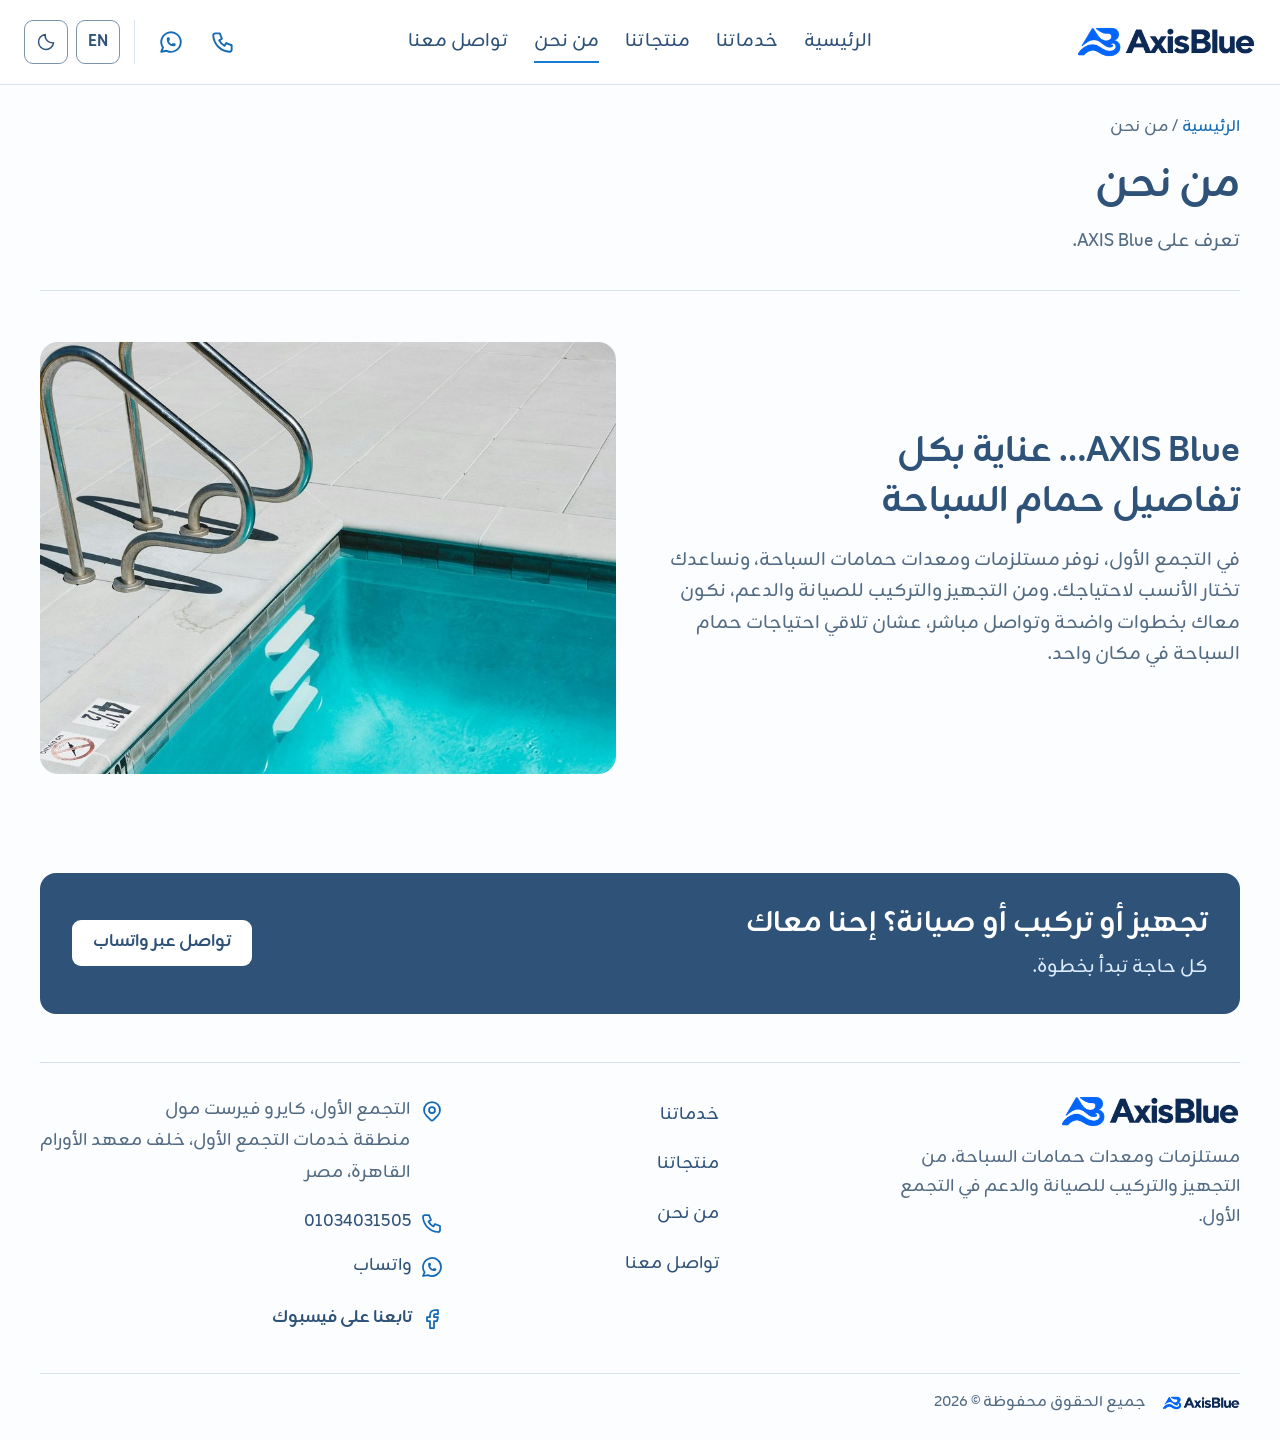
==== commit 4095be32: "update ui design" ====
--- a/about.html
+++ b/about.html
@@ -11,28 +11,23 @@
  <script src="preferences.js"></script><script src="script.js" defer></script>
 </head>
 <body>
+ <svg xmlns="http://www.w3.org/2000/svg" class="ax-sprite" width="0" height="0" style="position:absolute" aria-hidden="true" focusable="false"><defs>
+<symbol id="ax-setup" viewBox="0 0 24 24"><g fill="none" stroke-width="1.75" stroke-linecap="round" stroke-linejoin="round"><g stroke="currentColor"><path d="M9 16V6.5A3.5 3.5 0 0 0 5.5 3"/><path d="M15 16V6.5A3.5 3.5 0 0 1 18.5 3"/><path d="M9 8.5h6M9 12.5h6"/></g><path stroke="var(--icon-accent,#187BD1)" d="M3 19.5c1.5-1.4 3-1.4 4.5 0s3 1.4 4.5 0 3-1.4 4.5 0 3 1.4 4.5 0"/></g></symbol>
+<symbol id="ax-install" viewBox="0 0 24 24"><g fill="none" stroke-width="1.75" stroke-linecap="round" stroke-linejoin="round"><g stroke="currentColor"><path d="M3 8h9a4 4 0 0 1 4 4v8"/><path d="M3 13h7a1 1 0 0 1 1 1v6"/></g><path stroke="var(--icon-accent,#187BD1)" d="M3 5.5v10M8.5 20.5h10"/></g></symbol>
+<symbol id="ax-support" viewBox="0 0 24 24"><g fill="none" stroke-width="1.75" stroke-linecap="round" stroke-linejoin="round"><path stroke="currentColor" d="M7 10h3V7L6.5 3.5a6 6 0 0 1 8 8l6 6a2 2 0 0 1-3 3l-6-6a6 6 0 0 1-8-8L7 10z"/><path stroke="var(--icon-accent,#187BD1)" transform="translate(-.4 1.2)" d="M6 14.5c1.4 1.7 2.4 2.9 2.4 4.1a2.4 2.4 0 0 1-4.8 0c0-1.2 1-2.4 2.4-4.1z"/></g></symbol>
+<symbol id="ax-phone" viewBox="0 0 24 24"><path fill="none" stroke="currentColor" stroke-width="1.75" stroke-linecap="round" stroke-linejoin="round" d="M5 4h4l2 5-2.5 1.5a11 11 0 0 0 5 5l1.5-2.5 5 2v4a2 2 0 0 1-2 2A16 16 0 0 1 3 6a2 2 0 0 1 2-2"/></symbol>
+<symbol id="ax-whatsapp" viewBox="0 0 24 24"><g fill="none" stroke="currentColor" stroke-width="1.75" stroke-linecap="round" stroke-linejoin="round"><path d="M3 21l1.65-3.8a9 9 0 1 1 3.4 2.9L3 21"/><path d="M9 10a.5.5 0 0 0 1 0V9a.5.5 0 0 0-1 0v1a5 5 0 0 0 5 5h1a.5.5 0 0 0 0-1h-1a.5.5 0 0 0 0 1"/></g></symbol>
+<symbol id="ax-pin" viewBox="0 0 24 24"><g fill="none" stroke="currentColor" stroke-width="1.75" stroke-linecap="round" stroke-linejoin="round"><path d="M9 11a3 3 0 1 0 6 0 3 3 0 0 0-6 0"/><path d="M17.657 16.657l-4.243 4.243a2 2 0 0 1-2.827 0l-4.244-4.243a8 8 0 1 1 11.314 0"/></g></symbol>
+<symbol id="ax-facebook" viewBox="0 0 24 24"><path fill="none" stroke="currentColor" stroke-width="1.75" stroke-linecap="round" stroke-linejoin="round" d="M7 10v4h3v7h4v-7h3l1-4h-4V8a1 1 0 0 1 1-1h3V3h-3a5 5 0 0 0-5 5v2H7"/></symbol>
+</defs></svg>
  <a class="skip-link" href="#main">انتقل إلى المحتوى</a>
  <header class="site-header"><div class="container header-inner">
   <a class="brand" href="index.html" aria-label="AXIS Blue — الرئيسية"><picture><img class="logo-light" src="assets/logo-web.png" alt="شعار AXIS Blue لمستلزمات حمامات السباحة" width="1204" height="220"><img class="logo-dark" src="assets/logo-dark-web.png" alt="شعار AXIS Blue لمستلزمات حمامات السباحة" width="1204" height="220"></picture></a>
-  <button class="menu-toggle" type="button" aria-label="القائمة" aria-controls="navigation" aria-expanded="false"><svg class="icon-menu" viewBox="0 0 24 24" fill="none" stroke="currentColor" stroke-width="1.65" stroke-linecap="round" stroke-linejoin="round" aria-hidden="true"><path d="M4 6h16M4 12h16M4 18h16"/></svg></button>
-  <nav id="navigation" aria-label="التنقل الرئيسي"><a href="index.html" >الرئيسية</a><a href="services.html" >خدماتنا</a><a href="products.html" >منتجاتنا</a><a href="about.html" aria-current="page">من نحن</a><a href="contact.html" >تواصل معنا</a><div class="nav-contact"><div class="contact-links"><a href="tel:+201034031505"><svg class="brand-icon contact-icon icon-phone" viewBox="0 0 32 32" aria-hidden="true" focusable="false"><circle cx="16" cy="16" r="16" fill="#000"/><svg x="7" y="7" width="18" height="18" viewBox="0 0 16 16" fill="#fff" stroke="none" stroke-width="2" stroke-linecap="round" stroke-linejoin="round">
-  <path fill-rule="evenodd" d="M1.885.511a1.745 1.745 0 0 1 2.61.163L6.29 2.98c.329.423.445.974.315 1.494l-.547 2.19a.68.68 0 0 0 .178.643l2.457 2.457a.68.68 0 0 0 .644.178l2.189-.547a1.75 1.75 0 0 1 1.494.315l2.306 1.794c.829.645.905 1.87.163 2.611l-1.034 1.034c-.74.74-1.846 1.065-2.877.702a18.6 18.6 0 0 1-7.01-4.42 18.6 18.6 0 0 1-4.42-7.009c-.362-1.03-.037-2.137.703-2.877z"/>
-</svg></svg><bdi>01034031505</bdi></a><a class="whatsapp" href="https://wa.me/201034031505?text=%D9%85%D8%B1%D8%AD%D8%A8%D8%A7%D9%8B%20AXIS%20Blue%D8%8C%20%D8%A3%D9%88%D8%AF%20%D8%A7%D9%84%D8%A7%D8%B3%D8%AA%D9%81%D8%B3%D8%A7%D8%B1%20%D8%B9%D9%86%20%D8%A7%D9%84%D9%85%D9%86%D8%AA%D8%AC%D8%A7%D8%AA%20%D9%88%D8%A7%D9%84%D8%AE%D8%AF%D9%85%D8%A7%D8%AA." target="_blank" rel="noopener noreferrer"><svg class="brand-icon contact-icon icon-whatsapp" viewBox="0 0 32 32" aria-hidden="true" focusable="false"><circle cx="16" cy="16" r="16" fill="#000"/><svg x="7" y="7" width="18" height="18" viewBox="0 0 16 16" fill="#fff" stroke="none" stroke-width="2" stroke-linecap="round" stroke-linejoin="round">
-  <path d="M13.601 2.326A7.85 7.85 0 0 0 7.994 0C3.627 0 .068 3.558.064 7.926c0 1.399.366 2.76 1.057 3.965L0 16l4.204-1.102a7.9 7.9 0 0 0 3.79.965h.004c4.368 0 7.926-3.558 7.93-7.93A7.9 7.9 0 0 0 13.6 2.326zM7.994 14.521a6.6 6.6 0 0 1-3.356-.92l-.24-.144-2.494.654.666-2.433-.156-.251a6.56 6.56 0 0 1-1.007-3.505c0-3.626 2.957-6.584 6.591-6.584a6.56 6.56 0 0 1 4.66 1.931 6.56 6.56 0 0 1 1.928 4.66c-.004 3.639-2.961 6.592-6.592 6.592m3.615-4.934c-.197-.099-1.17-.578-1.353-.646-.182-.065-.315-.099-.445.099-.133.197-.513.646-.627.775-.114.133-.232.148-.43.05-.197-.1-.836-.308-1.592-.985-.59-.525-.985-1.175-1.103-1.372-.114-.198-.011-.304.088-.403.087-.088.197-.232.296-.346.1-.114.133-.198.198-.33.065-.134.034-.248-.015-.347-.05-.099-.445-1.076-.612-1.47-.16-.389-.323-.335-.445-.34-.114-.007-.247-.007-.38-.007a.73.73 0 0 0-.529.247c-.182.198-.691.677-.691 1.654s.71 1.916.81 2.049c.098.133 1.394 2.132 3.383 2.992.47.205.84.326 1.129.418.475.152.904.129 1.246.08.38-.058 1.171-.48 1.338-.943.164-.464.164-.86.114-.943-.049-.084-.182-.133-.38-.232"/>
-</svg></svg><span>واتساب</span></a></div></div></nav>
-  <div class="header-tools" dir="rtl"><div class="header-contact"><a class="icon-button" href="tel:+201034031505" aria-label="اتصل بنا"><svg class="brand-icon contact-icon icon-phone" viewBox="0 0 32 32" aria-hidden="true" focusable="false"><circle cx="16" cy="16" r="16" fill="#000"/><svg x="7" y="7" width="18" height="18" viewBox="0 0 16 16" fill="#fff" stroke="none" stroke-width="2" stroke-linecap="round" stroke-linejoin="round">
-  <path fill-rule="evenodd" d="M1.885.511a1.745 1.745 0 0 1 2.61.163L6.29 2.98c.329.423.445.974.315 1.494l-.547 2.19a.68.68 0 0 0 .178.643l2.457 2.457a.68.68 0 0 0 .644.178l2.189-.547a1.75 1.75 0 0 1 1.494.315l2.306 1.794c.829.645.905 1.87.163 2.611l-1.034 1.034c-.74.74-1.846 1.065-2.877.702a18.6 18.6 0 0 1-7.01-4.42 18.6 18.6 0 0 1-4.42-7.009c-.362-1.03-.037-2.137.703-2.877z"/>
-</svg></svg></a><a class="icon-button whatsapp" href="https://wa.me/201034031505?text=%D9%85%D8%B1%D8%AD%D8%A8%D8%A7%D9%8B%20AXIS%20Blue%D8%8C%20%D8%A3%D9%88%D8%AF%20%D8%A7%D9%84%D8%A7%D8%B3%D8%AA%D9%81%D8%B3%D8%A7%D8%B1%20%D8%B9%D9%86%20%D8%A7%D9%84%D9%85%D9%86%D8%AA%D8%AC%D8%A7%D8%AA%20%D9%88%D8%A7%D9%84%D8%AE%D8%AF%D9%85%D8%A7%D8%AA." target="_blank" rel="noopener noreferrer" aria-label="تواصل عبر واتساب"><svg class="brand-icon contact-icon icon-whatsapp" viewBox="0 0 32 32" aria-hidden="true" focusable="false"><circle cx="16" cy="16" r="16" fill="#000"/><svg x="7" y="7" width="18" height="18" viewBox="0 0 16 16" fill="#fff" stroke="none" stroke-width="2" stroke-linecap="round" stroke-linejoin="round">
-  <path d="M13.601 2.326A7.85 7.85 0 0 0 7.994 0C3.627 0 .068 3.558.064 7.926c0 1.399.366 2.76 1.057 3.965L0 16l4.204-1.102a7.9 7.9 0 0 0 3.79.965h.004c4.368 0 7.926-3.558 7.93-7.93A7.9 7.9 0 0 0 13.6 2.326zM7.994 14.521a6.6 6.6 0 0 1-3.356-.92l-.24-.144-2.494.654.666-2.433-.156-.251a6.56 6.56 0 0 1-1.007-3.505c0-3.626 2.957-6.584 6.591-6.584a6.56 6.56 0 0 1 4.66 1.931 6.56 6.56 0 0 1 1.928 4.66c-.004 3.639-2.961 6.592-6.592 6.592m3.615-4.934c-.197-.099-1.17-.578-1.353-.646-.182-.065-.315-.099-.445.099-.133.197-.513.646-.627.775-.114.133-.232.148-.43.05-.197-.1-.836-.308-1.592-.985-.59-.525-.985-1.175-1.103-1.372-.114-.198-.011-.304.088-.403.087-.088.197-.232.296-.346.1-.114.133-.198.198-.33.065-.134.034-.248-.015-.347-.05-.099-.445-1.076-.612-1.47-.16-.389-.323-.335-.445-.34-.114-.007-.247-.007-.38-.007a.73.73 0 0 0-.529.247c-.182.198-.691.677-.691 1.654s.71 1.916.81 2.049c.098.133 1.394 2.132 3.383 2.992.47.205.84.326 1.129.418.475.152.904.129 1.246.08.38-.058 1.171-.48 1.338-.943.164-.464.164-.86.114-.943-.049-.084-.182-.133-.38-.232"/>
-</svg></svg></a></div><div class="preferences"><button class="preference-button language-toggle" aria-label="Switch to English" title="Switch to English" data-alternate="en-about.html" type="button"><span lang="en">EN</span></button><button class="preference-button theme-toggle" aria-label="تفعيل الوضع الداكن" data-dark-label="تفعيل الوضع الداكن" data-light-label="تفعيل الوضع الفاتح" type="button"><span class="theme-to-light"><svg class="icon-sun" viewBox="0 0 24 24" fill="none" stroke="currentColor" stroke-width="1.65" stroke-linecap="round" stroke-linejoin="round" aria-hidden="true"><circle cx="12" cy="12" r="4"/><path d="M12 1v2m0 18v2M1 12h2m18 0h2M4 4l2 2m12 12 2 2M4 20l2-2M18 6l2-2"/></svg></span><span class="theme-to-dark"><svg class="icon-moon" viewBox="0 0 24 24" fill="none" stroke="currentColor" stroke-width="1.65" stroke-linecap="round" stroke-linejoin="round" aria-hidden="true"><path d="M21 13A9 9 0 0 1 11 3 9 9 0 1 0 21 13Z"/></svg></span></button></div></div>
+  <button class="menu-toggle" type="button" aria-label="القائمة" aria-controls="navigation" aria-expanded="false"><svg class="icon-menu" viewBox="0 0 24 24" fill="none" stroke="currentColor" stroke-width="1.75" stroke-linecap="round" stroke-linejoin="round" aria-hidden="true"><path d="M4 6h16M4 12h16M4 18h16"/></svg></button>
+  <nav id="navigation" aria-label="التنقل الرئيسي"><a href="index.html" >الرئيسية</a><a href="services.html" >خدماتنا</a><a href="products.html" >منتجاتنا</a><a href="about.html" aria-current="page">من نحن</a><a href="contact.html" >تواصل معنا</a><div class="nav-contact"><div class="contact-links"><a href="tel:+201034031505"><svg class="ico contact-icon icon-phone" aria-hidden="true" focusable="false"><use href="#ax-phone"/></svg><bdi>01034031505</bdi></a><a class="whatsapp" href="https://wa.me/201034031505?text=%D9%85%D8%B1%D8%AD%D8%A8%D8%A7%D9%8B%20AXIS%20Blue%D8%8C%20%D8%A3%D9%88%D8%AF%20%D8%A7%D9%84%D8%A7%D8%B3%D8%AA%D9%81%D8%B3%D8%A7%D8%B1%20%D8%B9%D9%86%20%D8%A7%D9%84%D9%85%D9%86%D8%AA%D8%AC%D8%A7%D8%AA%20%D9%88%D8%A7%D9%84%D8%AE%D8%AF%D9%85%D8%A7%D8%AA." target="_blank" rel="noopener noreferrer"><svg class="ico contact-icon icon-whatsapp" aria-hidden="true" focusable="false"><use href="#ax-whatsapp"/></svg><span>واتساب</span></a></div></div></nav>
+  <div class="header-tools" dir="rtl"><div class="header-contact"><a class="icon-button" href="tel:+201034031505" aria-label="اتصل بنا"><svg class="ico contact-icon icon-phone" aria-hidden="true" focusable="false"><use href="#ax-phone"/></svg></a><a class="icon-button whatsapp" href="https://wa.me/201034031505?text=%D9%85%D8%B1%D8%AD%D8%A8%D8%A7%D9%8B%20AXIS%20Blue%D8%8C%20%D8%A3%D9%88%D8%AF%20%D8%A7%D9%84%D8%A7%D8%B3%D8%AA%D9%81%D8%B3%D8%A7%D8%B1%20%D8%B9%D9%86%20%D8%A7%D9%84%D9%85%D9%86%D8%AA%D8%AC%D8%A7%D8%AA%20%D9%88%D8%A7%D9%84%D8%AE%D8%AF%D9%85%D8%A7%D8%AA." target="_blank" rel="noopener noreferrer" aria-label="تواصل عبر واتساب"><svg class="ico contact-icon icon-whatsapp" aria-hidden="true" focusable="false"><use href="#ax-whatsapp"/></svg></a></div><div class="preferences"><button class="preference-button language-toggle" aria-label="Switch to English" title="Switch to English" data-alternate="en-about.html" type="button"><span lang="en">EN</span></button><button class="preference-button theme-toggle" aria-label="تفعيل الوضع الداكن" data-dark-label="تفعيل الوضع الداكن" data-light-label="تفعيل الوضع الفاتح" type="button"><span class="theme-to-light"><svg class="icon-sun" viewBox="0 0 24 24" fill="none" stroke="currentColor" stroke-width="1.75" stroke-linecap="round" stroke-linejoin="round" aria-hidden="true"><circle cx="12" cy="12" r="4"/><path d="M12 1v2m0 18v2M1 12h2m18 0h2M4 4l2 2m12 12 2 2M4 20l2-2M18 6l2-2"/></svg></span><span class="theme-to-dark"><svg class="icon-moon" viewBox="0 0 24 24" fill="none" stroke="currentColor" stroke-width="1.75" stroke-linecap="round" stroke-linejoin="round" aria-hidden="true"><path d="M21 13A9 9 0 0 1 11 3 9 9 0 1 0 21 13Z"/></svg></span></button></div></div>
  </div></header>
  <main id="main"><section class="page-intro container"><p class="breadcrumb"><a href="index.html">الرئيسية</a> / من نحن</p><h1>من نحن</h1><p>تعرف على AXIS Blue.</p></section><section class="container about-layout section"><div><h2>AXIS Blue… عناية بكل تفاصيل حمام السباحة</h2><p>في التجمع الأول، نوفر مستلزمات ومعدات حمامات السباحة، ونساعدك تختار الأنسب لاحتياجك. ومن التجهيز والتركيب للصيانة والدعم، نكون معاك بخطوات واضحة وتواصل مباشر، عشان تلاقي احتياجات حمام السباحة في مكان واحد.</p></div><figure class="about-image"><img src="assets/pool-wide.jpg" srcset="assets/pool-wide-1100.jpg 1100w, assets/pool-wide.jpg 1800w" sizes="(max-width: 800px) 100vw, 50vw" alt="سلم من الاستانلس بجانب مياه حمام سباحة صافية في ضوء النهار" width="1800" height="1100" loading="lazy"></figure></section><section id="contact" class="contact-band container"><div><h2>تجهيز أو تركيب أو صيانة؟ إحنا معاك</h2><p>كل حاجة تبدأ بخطوة.</p></div><a class="button whatsapp light" href="https://wa.me/201034031505?text=%D9%85%D8%B1%D8%AD%D8%A8%D8%A7%D9%8B%20AXIS%20Blue%D8%8C%20%D8%A3%D9%88%D8%AF%20%D8%A7%D9%84%D8%A7%D8%B3%D8%AA%D9%81%D8%B3%D8%A7%D8%B1%20%D8%B9%D9%86%20%D8%AA%D8%AC%D9%87%D9%8A%D8%B2%20%D9%88%D8%AA%D8%B1%D9%83%D9%8A%D8%A8%20%D9%88%D8%B5%D9%8A%D8%A7%D9%86%D8%A9%20%D9%85%D8%B9%D8%AF%D8%A7%D8%AA%20%D8%AD%D9%85%D8%A7%D9%85%D8%A7%D8%AA%20%D8%A7%D9%84%D8%B3%D8%A8%D8%A7%D8%AD%D8%A9." target="_blank" rel="noopener noreferrer">تواصل عبر واتساب</a></section></main>
- <footer class="site-footer container"><div class="footer-identity"><a class="footer-brand" href="index.html"><picture><img class="logo-light" src="assets/logo-web.png" alt="شعار AXIS Blue لمستلزمات حمامات السباحة" width="1204" height="220"><img class="logo-dark" src="assets/logo-dark-web.png" alt="شعار AXIS Blue لمستلزمات حمامات السباحة" width="1204" height="220"></picture></a><p>مستلزمات ومعدات حمامات السباحة، من التجهيز والتركيب للصيانة والدعم في التجمع الأول.</p></div><nav aria-label="روابط الصفحات"><a href="services.html">خدماتنا</a><a href="products.html">منتجاتنا</a><a href="about.html">من نحن</a><a href="contact.html">تواصل معنا</a></nav><div class="footer-contact"><p class="footer-address"><svg class="brand-icon contact-icon icon-location" viewBox="0 0 32 32" aria-hidden="true" focusable="false"><circle cx="16" cy="16" r="16" fill="#000"/><svg x="7" y="7" width="18" height="18" viewBox="0 0 16 16" fill="#fff" stroke="none" stroke-width="2" stroke-linecap="round" stroke-linejoin="round">
-  <path d="M8 16s6-5.686 6-10A6 6 0 0 0 2 6c0 4.314 6 10 6 10m0-7a3 3 0 1 1 0-6 3 3 0 0 1 0 6"/>
-</svg></svg><span>التجمع الأول، كايرو فيرست مول<br>منطقة خدمات التجمع الأول، خلف معهد الأورام<br>القاهرة، مصر</span></p><div class="contact-links"><a href="tel:+201034031505"><svg class="brand-icon contact-icon icon-phone" viewBox="0 0 32 32" aria-hidden="true" focusable="false"><circle cx="16" cy="16" r="16" fill="#000"/><svg x="7" y="7" width="18" height="18" viewBox="0 0 16 16" fill="#fff" stroke="none" stroke-width="2" stroke-linecap="round" stroke-linejoin="round">
-  <path fill-rule="evenodd" d="M1.885.511a1.745 1.745 0 0 1 2.61.163L6.29 2.98c.329.423.445.974.315 1.494l-.547 2.19a.68.68 0 0 0 .178.643l2.457 2.457a.68.68 0 0 0 .644.178l2.189-.547a1.75 1.75 0 0 1 1.494.315l2.306 1.794c.829.645.905 1.87.163 2.611l-1.034 1.034c-.74.74-1.846 1.065-2.877.702a18.6 18.6 0 0 1-7.01-4.42 18.6 18.6 0 0 1-4.42-7.009c-.362-1.03-.037-2.137.703-2.877z"/>
-</svg></svg><bdi>01034031505</bdi></a><a class="whatsapp" href="https://wa.me/201034031505?text=%D9%85%D8%B1%D8%AD%D8%A8%D8%A7%D9%8B%20AXIS%20Blue%D8%8C%20%D8%A3%D9%88%D8%AF%20%D8%A7%D9%84%D8%A7%D8%B3%D8%AA%D9%81%D8%B3%D8%A7%D8%B1%20%D8%B9%D9%86%20%D8%A7%D9%84%D9%85%D9%86%D8%AA%D8%AC%D8%A7%D8%AA%20%D9%88%D8%A7%D9%84%D8%AE%D8%AF%D9%85%D8%A7%D8%AA." target="_blank" rel="noopener noreferrer"><svg class="brand-icon contact-icon icon-whatsapp" viewBox="0 0 32 32" aria-hidden="true" focusable="false"><circle cx="16" cy="16" r="16" fill="#000"/><svg x="7" y="7" width="18" height="18" viewBox="0 0 16 16" fill="#fff" stroke="none" stroke-width="2" stroke-linecap="round" stroke-linejoin="round">
-  <path d="M13.601 2.326A7.85 7.85 0 0 0 7.994 0C3.627 0 .068 3.558.064 7.926c0 1.399.366 2.76 1.057 3.965L0 16l4.204-1.102a7.9 7.9 0 0 0 3.79.965h.004c4.368 0 7.926-3.558 7.93-7.93A7.9 7.9 0 0 0 13.6 2.326zM7.994 14.521a6.6 6.6 0 0 1-3.356-.92l-.24-.144-2.494.654.666-2.433-.156-.251a6.56 6.56 0 0 1-1.007-3.505c0-3.626 2.957-6.584 6.591-6.584a6.56 6.56 0 0 1 4.66 1.931 6.56 6.56 0 0 1 1.928 4.66c-.004 3.639-2.961 6.592-6.592 6.592m3.615-4.934c-.197-.099-1.17-.578-1.353-.646-.182-.065-.315-.099-.445.099-.133.197-.513.646-.627.775-.114.133-.232.148-.43.05-.197-.1-.836-.308-1.592-.985-.59-.525-.985-1.175-1.103-1.372-.114-.198-.011-.304.088-.403.087-.088.197-.232.296-.346.1-.114.133-.198.198-.33.065-.134.034-.248-.015-.347-.05-.099-.445-1.076-.612-1.47-.16-.389-.323-.335-.445-.34-.114-.007-.247-.007-.38-.007a.73.73 0 0 0-.529.247c-.182.198-.691.677-.691 1.654s.71 1.916.81 2.049c.098.133 1.394 2.132 3.383 2.992.47.205.84.326 1.129.418.475.152.904.129 1.246.08.38-.058 1.171-.48 1.338-.943.164-.464.164-.86.114-.943-.049-.084-.182-.133-.38-.232"/>
-</svg></svg><span>واتساب</span></a></div><a class="social-link facebook" href="https://web.facebook.com/profile.php?id=61584932767330" target="_blank" rel="noopener noreferrer"><svg class="brand-icon contact-icon icon-facebook" viewBox="0 0 32 32" aria-hidden="true" focusable="false"><circle cx="16" cy="16" r="16" fill="#000"/><svg x="7" y="7" width="18" height="18" viewBox="6 2 14 20" fill="#fff" stroke="none" stroke-width="2" stroke-linecap="round" stroke-linejoin="round"><path d="M13.5 21v-8h2.7l.4-3.2h-3.1V7.7c0-.9.3-1.5 1.6-1.5h1.7V3.3c-.8-.1-1.6-.2-2.4-.2-2.4 0-4 1.5-4 4.2v2.5H8V13h2.4v8Z"/></svg></svg><span>تابعنا على فيسبوك</span></a></div><div class="copyright"><span class="copyright-brand"><picture><img class="logo-light" src="assets/logo-web.png" alt="شعار AXIS Blue لمستلزمات حمامات السباحة" width="1204" height="220"><img class="logo-dark" src="assets/logo-dark-web.png" alt="شعار AXIS Blue لمستلزمات حمامات السباحة" width="1204" height="220"></picture></span><p>جميع الحقوق محفوظة © 2026</p></div></footer>
+ <footer class="site-footer container"><div class="footer-identity"><a class="footer-brand" href="index.html"><picture><img class="logo-light" src="assets/logo-web.png" alt="شعار AXIS Blue لمستلزمات حمامات السباحة" width="1204" height="220"><img class="logo-dark" src="assets/logo-dark-web.png" alt="شعار AXIS Blue لمستلزمات حمامات السباحة" width="1204" height="220"></picture></a><p>مستلزمات ومعدات حمامات السباحة، من التجهيز والتركيب للصيانة والدعم في التجمع الأول.</p></div><nav aria-label="روابط الصفحات"><a href="services.html">خدماتنا</a><a href="products.html">منتجاتنا</a><a href="about.html">من نحن</a><a href="contact.html">تواصل معنا</a></nav><div class="footer-contact"><p class="footer-address"><svg class="ico contact-icon icon-location" aria-hidden="true" focusable="false"><use href="#ax-pin"/></svg><span>التجمع الأول، كايرو فيرست مول<br>منطقة خدمات التجمع الأول، خلف معهد الأورام<br>القاهرة، مصر</span></p><div class="contact-links"><a href="tel:+201034031505"><svg class="ico contact-icon icon-phone" aria-hidden="true" focusable="false"><use href="#ax-phone"/></svg><bdi>01034031505</bdi></a><a class="whatsapp" href="https://wa.me/201034031505?text=%D9%85%D8%B1%D8%AD%D8%A8%D8%A7%D9%8B%20AXIS%20Blue%D8%8C%20%D8%A3%D9%88%D8%AF%20%D8%A7%D9%84%D8%A7%D8%B3%D8%AA%D9%81%D8%B3%D8%A7%D8%B1%20%D8%B9%D9%86%20%D8%A7%D9%84%D9%85%D9%86%D8%AA%D8%AC%D8%A7%D8%AA%20%D9%88%D8%A7%D9%84%D8%AE%D8%AF%D9%85%D8%A7%D8%AA." target="_blank" rel="noopener noreferrer"><svg class="ico contact-icon icon-whatsapp" aria-hidden="true" focusable="false"><use href="#ax-whatsapp"/></svg><span>واتساب</span></a></div><a class="social-link facebook" href="https://web.facebook.com/profile.php?id=61584932767330" target="_blank" rel="noopener noreferrer"><svg class="ico contact-icon icon-facebook" aria-hidden="true" focusable="false"><use href="#ax-facebook"/></svg><span>تابعنا على فيسبوك</span></a></div><div class="copyright"><span class="copyright-brand"><picture><img class="logo-light" src="assets/logo-web.png" alt="شعار AXIS Blue لمستلزمات حمامات السباحة" width="1204" height="220"><img class="logo-dark" src="assets/logo-dark-web.png" alt="شعار AXIS Blue لمستلزمات حمامات السباحة" width="1204" height="220"></picture></span><p>جميع الحقوق محفوظة © 2026</p></div></footer>
 
 </body></html>
--- a/styles.css
+++ b/styles.css
@@ -327,3 +327,19 @@
 .brand-icon,.icon-button .brand-icon,.service-symbol .brand-icon{width:32px;height:32px;flex-shrink:0;vertical-align:middle}
 .contact-layout a:is(:hover,:focus-visible){color:var(--link)}
 .brand-icon>svg{width:18px;height:18px}
+
+/* ===== AXIS icon system =====
+   One grid (24), one stroke (1.75, round), two colours: ink + a single water-blue accent.
+   Service icons sit on a tinted tile; contact/utility icons are single-colour line icons. */
+:root{--icon-ink:var(--navy);--icon-accent:#187BD1;--icon-tint:#e4f1ff}
+:root[data-theme="dark"]{--icon-ink:#edf5ff;--icon-accent:#7cc4ff;--icon-tint:#254362}
+svg.ico{width:24px;height:24px;flex-shrink:0;vertical-align:middle;overflow:visible}
+svg.contact-icon{color:var(--link)}
+svg.service-icon{width:32px;height:32px;color:var(--icon-ink)}
+.service-symbol{width:56px;height:56px;border-radius:16px;background:var(--icon-tint);margin-bottom:18px}
+.service-detail{grid-template-columns:56px minmax(0,1fr)}
+.icon-button svg.ico{width:26px;height:26px}
+.header-contact .icon-button{color:var(--link)}
+.header-contact .icon-button:is(:hover,:focus-visible){color:var(--ink)}
+.contact-details h2 svg.ico{width:26px;height:26px}
+@media(max-width:600px){.service-detail{grid-template-columns:1fr}}
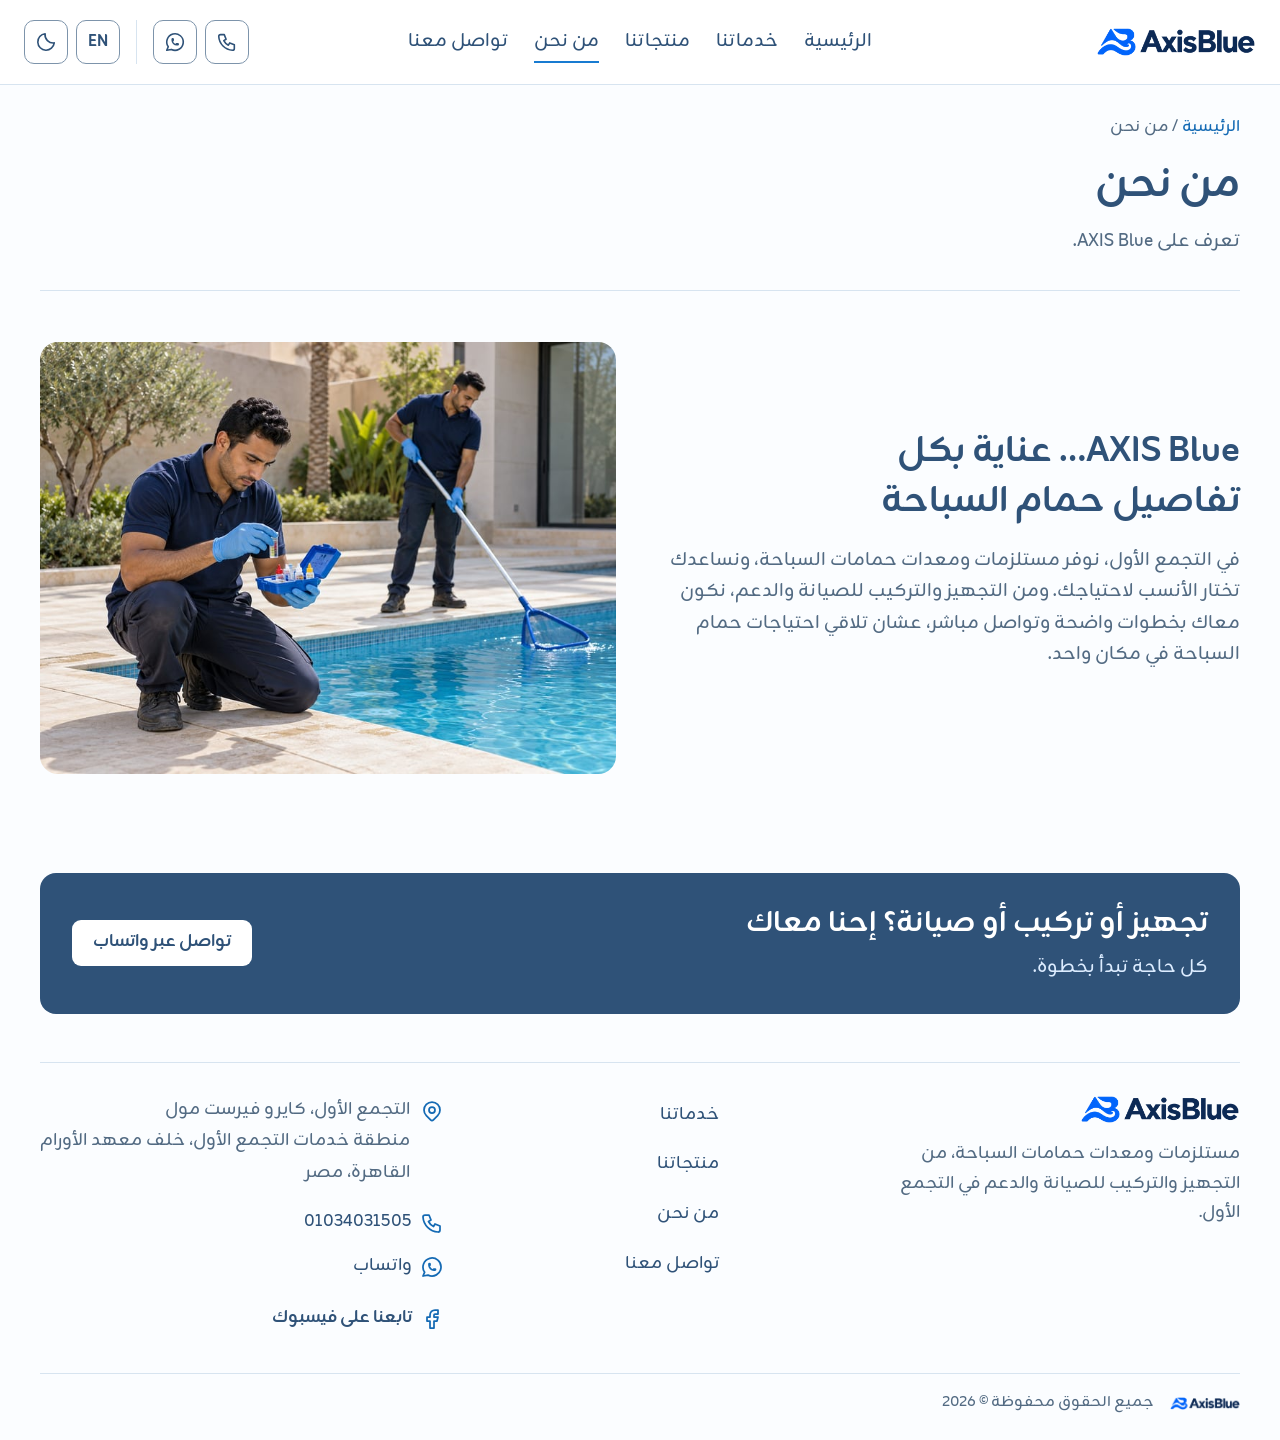
==== commit 1639ac2c: "update" ====
--- a/about.html
+++ b/about.html
@@ -27,7 +27,7 @@
   <nav id="navigation" aria-label="التنقل الرئيسي"><a href="index.html" >الرئيسية</a><a href="services.html" >خدماتنا</a><a href="products.html" >منتجاتنا</a><a href="about.html" aria-current="page">من نحن</a><a href="contact.html" >تواصل معنا</a><div class="nav-contact"><div class="contact-links"><a href="tel:+201034031505"><svg class="ico contact-icon icon-phone" aria-hidden="true" focusable="false"><use href="#ax-phone"/></svg><bdi>01034031505</bdi></a><a class="whatsapp" href="https://wa.me/201034031505?text=%D9%85%D8%B1%D8%AD%D8%A8%D8%A7%D9%8B%20AXIS%20Blue%D8%8C%20%D8%A3%D9%88%D8%AF%20%D8%A7%D9%84%D8%A7%D8%B3%D8%AA%D9%81%D8%B3%D8%A7%D8%B1%20%D8%B9%D9%86%20%D8%A7%D9%84%D9%85%D9%86%D8%AA%D8%AC%D8%A7%D8%AA%20%D9%88%D8%A7%D9%84%D8%AE%D8%AF%D9%85%D8%A7%D8%AA." target="_blank" rel="noopener noreferrer"><svg class="ico contact-icon icon-whatsapp" aria-hidden="true" focusable="false"><use href="#ax-whatsapp"/></svg><span>واتساب</span></a></div></div></nav>
   <div class="header-tools" dir="rtl"><div class="header-contact"><a class="icon-button" href="tel:+201034031505" aria-label="اتصل بنا"><svg class="ico contact-icon icon-phone" aria-hidden="true" focusable="false"><use href="#ax-phone"/></svg></a><a class="icon-button whatsapp" href="https://wa.me/201034031505?text=%D9%85%D8%B1%D8%AD%D8%A8%D8%A7%D9%8B%20AXIS%20Blue%D8%8C%20%D8%A3%D9%88%D8%AF%20%D8%A7%D9%84%D8%A7%D8%B3%D8%AA%D9%81%D8%B3%D8%A7%D8%B1%20%D8%B9%D9%86%20%D8%A7%D9%84%D9%85%D9%86%D8%AA%D8%AC%D8%A7%D8%AA%20%D9%88%D8%A7%D9%84%D8%AE%D8%AF%D9%85%D8%A7%D8%AA." target="_blank" rel="noopener noreferrer" aria-label="تواصل عبر واتساب"><svg class="ico contact-icon icon-whatsapp" aria-hidden="true" focusable="false"><use href="#ax-whatsapp"/></svg></a></div><div class="preferences"><button class="preference-button language-toggle" aria-label="Switch to English" title="Switch to English" data-alternate="en-about.html" type="button"><span lang="en">EN</span></button><button class="preference-button theme-toggle" aria-label="تفعيل الوضع الداكن" data-dark-label="تفعيل الوضع الداكن" data-light-label="تفعيل الوضع الفاتح" type="button"><span class="theme-to-light"><svg class="icon-sun" viewBox="0 0 24 24" fill="none" stroke="currentColor" stroke-width="1.75" stroke-linecap="round" stroke-linejoin="round" aria-hidden="true"><circle cx="12" cy="12" r="4"/><path d="M12 1v2m0 18v2M1 12h2m18 0h2M4 4l2 2m12 12 2 2M4 20l2-2M18 6l2-2"/></svg></span><span class="theme-to-dark"><svg class="icon-moon" viewBox="0 0 24 24" fill="none" stroke="currentColor" stroke-width="1.75" stroke-linecap="round" stroke-linejoin="round" aria-hidden="true"><path d="M21 13A9 9 0 0 1 11 3 9 9 0 1 0 21 13Z"/></svg></span></button></div></div>
  </div></header>
- <main id="main"><section class="page-intro container"><p class="breadcrumb"><a href="index.html">الرئيسية</a> / من نحن</p><h1>من نحن</h1><p>تعرف على AXIS Blue.</p></section><section class="container about-layout section"><div><h2>AXIS Blue… عناية بكل تفاصيل حمام السباحة</h2><p>في التجمع الأول، نوفر مستلزمات ومعدات حمامات السباحة، ونساعدك تختار الأنسب لاحتياجك. ومن التجهيز والتركيب للصيانة والدعم، نكون معاك بخطوات واضحة وتواصل مباشر، عشان تلاقي احتياجات حمام السباحة في مكان واحد.</p></div><figure class="about-image"><img src="assets/pool-wide.jpg" srcset="assets/pool-wide-1100.jpg 1100w, assets/pool-wide.jpg 1800w" sizes="(max-width: 800px) 100vw, 50vw" alt="سلم من الاستانلس بجانب مياه حمام سباحة صافية في ضوء النهار" width="1800" height="1100" loading="lazy"></figure></section><section id="contact" class="contact-band container"><div><h2>تجهيز أو تركيب أو صيانة؟ إحنا معاك</h2><p>كل حاجة تبدأ بخطوة.</p></div><a class="button whatsapp light" href="https://wa.me/201034031505?text=%D9%85%D8%B1%D8%AD%D8%A8%D8%A7%D9%8B%20AXIS%20Blue%D8%8C%20%D8%A3%D9%88%D8%AF%20%D8%A7%D9%84%D8%A7%D8%B3%D8%AA%D9%81%D8%B3%D8%A7%D8%B1%20%D8%B9%D9%86%20%D8%AA%D8%AC%D9%87%D9%8A%D8%B2%20%D9%88%D8%AA%D8%B1%D9%83%D9%8A%D8%A8%20%D9%88%D8%B5%D9%8A%D8%A7%D9%86%D8%A9%20%D9%85%D8%B9%D8%AF%D8%A7%D8%AA%20%D8%AD%D9%85%D8%A7%D9%85%D8%A7%D8%AA%20%D8%A7%D9%84%D8%B3%D8%A8%D8%A7%D8%AD%D8%A9." target="_blank" rel="noopener noreferrer">تواصل عبر واتساب</a></section></main>
+ <main id="main"><section class="page-intro container"><p class="breadcrumb"><a href="index.html">الرئيسية</a> / من نحن</p><h1>من نحن</h1><p>تعرف على AXIS Blue.</p></section><section class="container about-layout section"><div><h2>AXIS Blue… عناية بكل تفاصيل حمام السباحة</h2><p>في التجمع الأول، نوفر مستلزمات ومعدات حمامات السباحة، ونساعدك تختار الأنسب لاحتياجك. ومن التجهيز والتركيب للصيانة والدعم، نكون معاك بخطوات واضحة وتواصل مباشر، عشان تلاقي احتياجات حمام السباحة في مكان واحد.</p></div><figure class="about-image"><img src="assets/team-maintenance-1400.jpg" srcset="assets/team-maintenance-800.jpg 800w, assets/team-maintenance-1400.jpg 1400w" sizes="(max-width: 800px) 100vw, 50vw" alt="مشهد توضيحي لفنيين يفحصان المياه وينظفان حمام سباحة" width="1400" height="1050" loading="lazy"></figure></section><section id="contact" class="contact-band container"><div><h2>تجهيز أو تركيب أو صيانة؟ إحنا معاك</h2><p>كل حاجة تبدأ بخطوة.</p></div><a class="button whatsapp light" href="https://wa.me/201034031505?text=%D9%85%D8%B1%D8%AD%D8%A8%D8%A7%D9%8B%20AXIS%20Blue%D8%8C%20%D8%A3%D9%88%D8%AF%20%D8%A7%D9%84%D8%A7%D8%B3%D8%AA%D9%81%D8%B3%D8%A7%D8%B1%20%D8%B9%D9%86%20%D8%AA%D8%AC%D9%87%D9%8A%D8%B2%20%D9%88%D8%AA%D8%B1%D9%83%D9%8A%D8%A8%20%D9%88%D8%B5%D9%8A%D8%A7%D9%86%D8%A9%20%D9%85%D8%B9%D8%AF%D8%A7%D8%AA%20%D8%AD%D9%85%D8%A7%D9%85%D8%A7%D8%AA%20%D8%A7%D9%84%D8%B3%D8%A8%D8%A7%D8%AD%D8%A9." target="_blank" rel="noopener noreferrer">تواصل عبر واتساب</a></section></main>
  <footer class="site-footer container"><div class="footer-identity"><a class="footer-brand" href="index.html"><picture><img class="logo-light" src="assets/logo-web.png" alt="شعار AXIS Blue لمستلزمات حمامات السباحة" width="1204" height="220"><img class="logo-dark" src="assets/logo-dark-web.png" alt="شعار AXIS Blue لمستلزمات حمامات السباحة" width="1204" height="220"></picture></a><p>مستلزمات ومعدات حمامات السباحة، من التجهيز والتركيب للصيانة والدعم في التجمع الأول.</p></div><nav aria-label="روابط الصفحات"><a href="services.html">خدماتنا</a><a href="products.html">منتجاتنا</a><a href="about.html">من نحن</a><a href="contact.html">تواصل معنا</a></nav><div class="footer-contact"><p class="footer-address"><svg class="ico contact-icon icon-location" aria-hidden="true" focusable="false"><use href="#ax-pin"/></svg><span>التجمع الأول، كايرو فيرست مول<br>منطقة خدمات التجمع الأول، خلف معهد الأورام<br>القاهرة، مصر</span></p><div class="contact-links"><a href="tel:+201034031505"><svg class="ico contact-icon icon-phone" aria-hidden="true" focusable="false"><use href="#ax-phone"/></svg><bdi>01034031505</bdi></a><a class="whatsapp" href="https://wa.me/201034031505?text=%D9%85%D8%B1%D8%AD%D8%A8%D8%A7%D9%8B%20AXIS%20Blue%D8%8C%20%D8%A3%D9%88%D8%AF%20%D8%A7%D9%84%D8%A7%D8%B3%D8%AA%D9%81%D8%B3%D8%A7%D8%B1%20%D8%B9%D9%86%20%D8%A7%D9%84%D9%85%D9%86%D8%AA%D8%AC%D8%A7%D8%AA%20%D9%88%D8%A7%D9%84%D8%AE%D8%AF%D9%85%D8%A7%D8%AA." target="_blank" rel="noopener noreferrer"><svg class="ico contact-icon icon-whatsapp" aria-hidden="true" focusable="false"><use href="#ax-whatsapp"/></svg><span>واتساب</span></a></div><a class="social-link facebook" href="https://web.facebook.com/profile.php?id=61584932767330" target="_blank" rel="noopener noreferrer"><svg class="ico contact-icon icon-facebook" aria-hidden="true" focusable="false"><use href="#ax-facebook"/></svg><span>تابعنا على فيسبوك</span></a></div><div class="copyright"><span class="copyright-brand"><picture><img class="logo-light" src="assets/logo-web.png" alt="شعار AXIS Blue لمستلزمات حمامات السباحة" width="1204" height="220"><img class="logo-dark" src="assets/logo-dark-web.png" alt="شعار AXIS Blue لمستلزمات حمامات السباحة" width="1204" height="220"></picture></span><p>جميع الحقوق محفوظة © 2026</p></div></footer>
 
 </body></html>
--- a/styles.css
+++ b/styles.css
@@ -38,7 +38,7 @@
 .header-inner{display:grid;width:min(1320px,calc(100% - 48px));grid-template-columns:minmax(0,1fr) auto minmax(0,1fr);align-items:center;gap:24px;min-height:84px}
 .brand{justify-self:start}
 .header-tools{justify-self:end}
-.brand{width:180px;flex-shrink:0}
+.brand{width:160px;flex-shrink:0}
 .brand picture,.footer-brand picture{display:block}
 .brand img,.footer-brand img{width:100%;height:auto}
 :root:not([data-theme="dark"]) .logo-dark,:root[data-theme="dark"] .logo-light{display:none}
@@ -109,7 +109,7 @@
 .contact-band h2{font-size:clamp(26px,calc(23px + .5vw),30px)}
 .contact-band .button{flex-shrink:0}
 .site-footer{display:grid;grid-template-columns:1fr 1.25fr .75fr;gap:32px;padding-block:32px 24px;border-top:1px solid var(--line);font-size:17px}
-.footer-brand{display:block;width:180px;margin-bottom:16px}
+.footer-brand{display:block;width:160px;margin-bottom:16px}
 .social-link{display:inline-flex;align-items:center;gap:8px;font-weight:700;font-size:17px;min-height:44px;transition:color .18s}
 .facebook:hover{color:var(--link)}
 .site-footer nav{display:grid;grid-template-columns:1fr 1fr;align-content:start;gap:8px 16px}
@@ -168,12 +168,12 @@
 :focus-visible{outline:3px solid var(--blue);outline-offset:4px}
 [data-theme="dark"] :focus-visible{outline-color:#9ed1ff}
 @media(max-width:1150px){
- .header-inner{gap:16px}.brand{width:170px}.header-inner nav>a{padding-inline:10px;font-size:17px}.header-tools{gap:10px}.header-contact{padding-inline-start:10px}
+ .header-inner{gap:16px}.brand{width:152px}.header-inner nav>a{padding-inline:10px;font-size:17px}.header-tools{gap:10px}.header-contact{padding-inline-start:10px}
  .hero{gap:32px}.home-products{grid-template-columns:repeat(2,minmax(0,1fr))}
 }
 @media(max-width:1000px){
  .header-inner{grid-template-columns:auto 1fr 44px;min-height:76px;padding-block:12px;gap:8px 16px}
- .brand{grid-column:1;grid-row:1;width:160px}.header-tools{grid-column:2;grid-row:1;justify-self:end}
+ .brand{grid-column:1;grid-row:1;width:144px}.header-tools{grid-column:2;grid-row:1;justify-self:end}
  .menu-toggle{display:grid;grid-column:3;grid-row:1}
  .header-inner nav{grid-column:1/-1;grid-row:2;flex-direction:column;align-items:stretch;gap:4px;padding-top:8px}
  .js .header-inner nav{display:none}.js .header-inner nav.is-open{display:flex}
@@ -198,7 +198,7 @@
  .header-tools{grid-column:1/-1;grid-row:2;justify-self:end}
  .menu-toggle{grid-column:2;justify-self:end}
  .header-inner nav{grid-row:3}
- .brand{width:140px}.preferences{gap:8px}
+ .brand{width:126px}.preferences{gap:8px}
  .hero-image{aspect-ratio:16/10;object-position:50% 20%}
  .hero .button{font-size:17px;padding-inline:14px}
  .hero-note{margin-top:18px}
@@ -214,7 +214,7 @@
  .contact-band{margin-block:32px;padding:24px;gap:20px}
  .site-footer{grid-template-columns:1fr;gap:24px;padding-bottom:88px}
  .site-footer nav{grid-column:auto;gap:8px 20px}.copyright{grid-column:auto}
- .footer-brand{width:160px}
+ .footer-brand{width:144px}
  .page-intro{padding-block:22px 26px}
  .address-card{padding:24px}.contact-layout{padding-bottom:32px}
  .catalog-note{padding:14px 16px}.catalog-tools{grid-template-columns:1fr}
@@ -283,7 +283,7 @@
 .footer-contact .social-link{margin-top:8px}
 .copyright{display:flex;align-items:center;justify-content:flex-start;gap:16px;flex-wrap:wrap}
 .copyright p{font-size:15px}
-.copyright-brand{display:block;width:78px;flex-shrink:0}
+.copyright-brand{display:block;width:70px;flex-shrink:0}
 .copyright-brand picture{display:block}
 .copyright-brand img{width:100%;height:auto}
 @media(max-width:1000px){
@@ -316,7 +316,7 @@
  .site-footer{grid-template-columns:1fr;padding-bottom:28px}
  .footer-identity,.site-footer nav{grid-column:auto}
  .copyright{flex-wrap:nowrap;gap:10px}
- .copyright-brand{width:64px}
+ .copyright-brand{width:58px}
  .copyright p{font-size:14px;line-height:1.6}
 }
 @media(prefers-reduced-motion:reduce){.water-reflection{animation:none;display:none}}
@@ -339,7 +339,32 @@
 .service-symbol{width:56px;height:56px;border-radius:16px;background:var(--icon-tint);margin-bottom:18px}
 .service-detail{grid-template-columns:56px minmax(0,1fr)}
 .icon-button svg.ico{width:26px;height:26px}
-.header-contact .icon-button{color:var(--link)}
-.header-contact .icon-button:is(:hover,:focus-visible){color:var(--ink)}
 .contact-details h2 svg.ico{width:26px;height:26px}
 @media(max-width:600px){.service-detail{grid-template-columns:1fr}}
+
+/* ===== AXIS header v2: one control language + teal hover =====
+   Every header control (phone, WhatsApp, language, theme, menu) is the same 44px rounded square.
+   Hover/focus uses a water-teal that is NOT the brand blue, so it reads as a clear state change. */
+:root{--hover-accent:#0A7580;--hover-tint:#e3f6f7}
+:root[data-theme="dark"]{--hover-accent:#5FD9E2;--hover-tint:#17404a}
+
+.preference-button,.icon-button,.menu-toggle,
+.header-contact .icon-button{width:44px;height:44px;border:1px solid var(--control-line);border-radius:10px;background:var(--panel);color:var(--ink);box-shadow:none}
+.icon-button svg.ico,.header-contact .icon-button svg.ico{width:22px;height:22px;color:inherit}
+.preference-button svg,.menu-toggle svg{width:22px;height:22px}
+
+.preference-button:is(:hover,:focus-visible),.menu-toggle:is(:hover,:focus-visible),
+.icon-button:is(:hover,:focus-visible),.header-contact .icon-button:is(:hover,:focus-visible){
+  color:var(--hover-accent);border-color:var(--hover-accent);background:var(--hover-tint);box-shadow:none}
+.header-tools{gap:16px}
+.header-contact{padding-inline:0 16px;border-inline-end:1px solid var(--line)}
+
+/* text + icon hovers in footer, contact page and mobile menu */
+.contact-links a:is(:hover,:focus-visible),.contact-links a.whatsapp:is(:hover,:focus-visible),
+.social-link:is(:hover,:focus-visible),.contact-action:is(:hover,:focus-visible),
+.site-footer nav a:hover,.contact-layout a:is(:hover,:focus-visible){color:var(--hover-accent)}
+.contact-links a:is(:hover,:focus-visible) svg.contact-icon,
+.social-link:is(:hover,:focus-visible) svg.contact-icon,
+.contact-action:is(:hover,:focus-visible) svg.contact-icon{color:var(--hover-accent)}
+svg.contact-icon{transition:color .18s}
+.header-inner nav>a:not([aria-current]):is(:hover,:focus-visible)::after{background:var(--hover-accent)}
